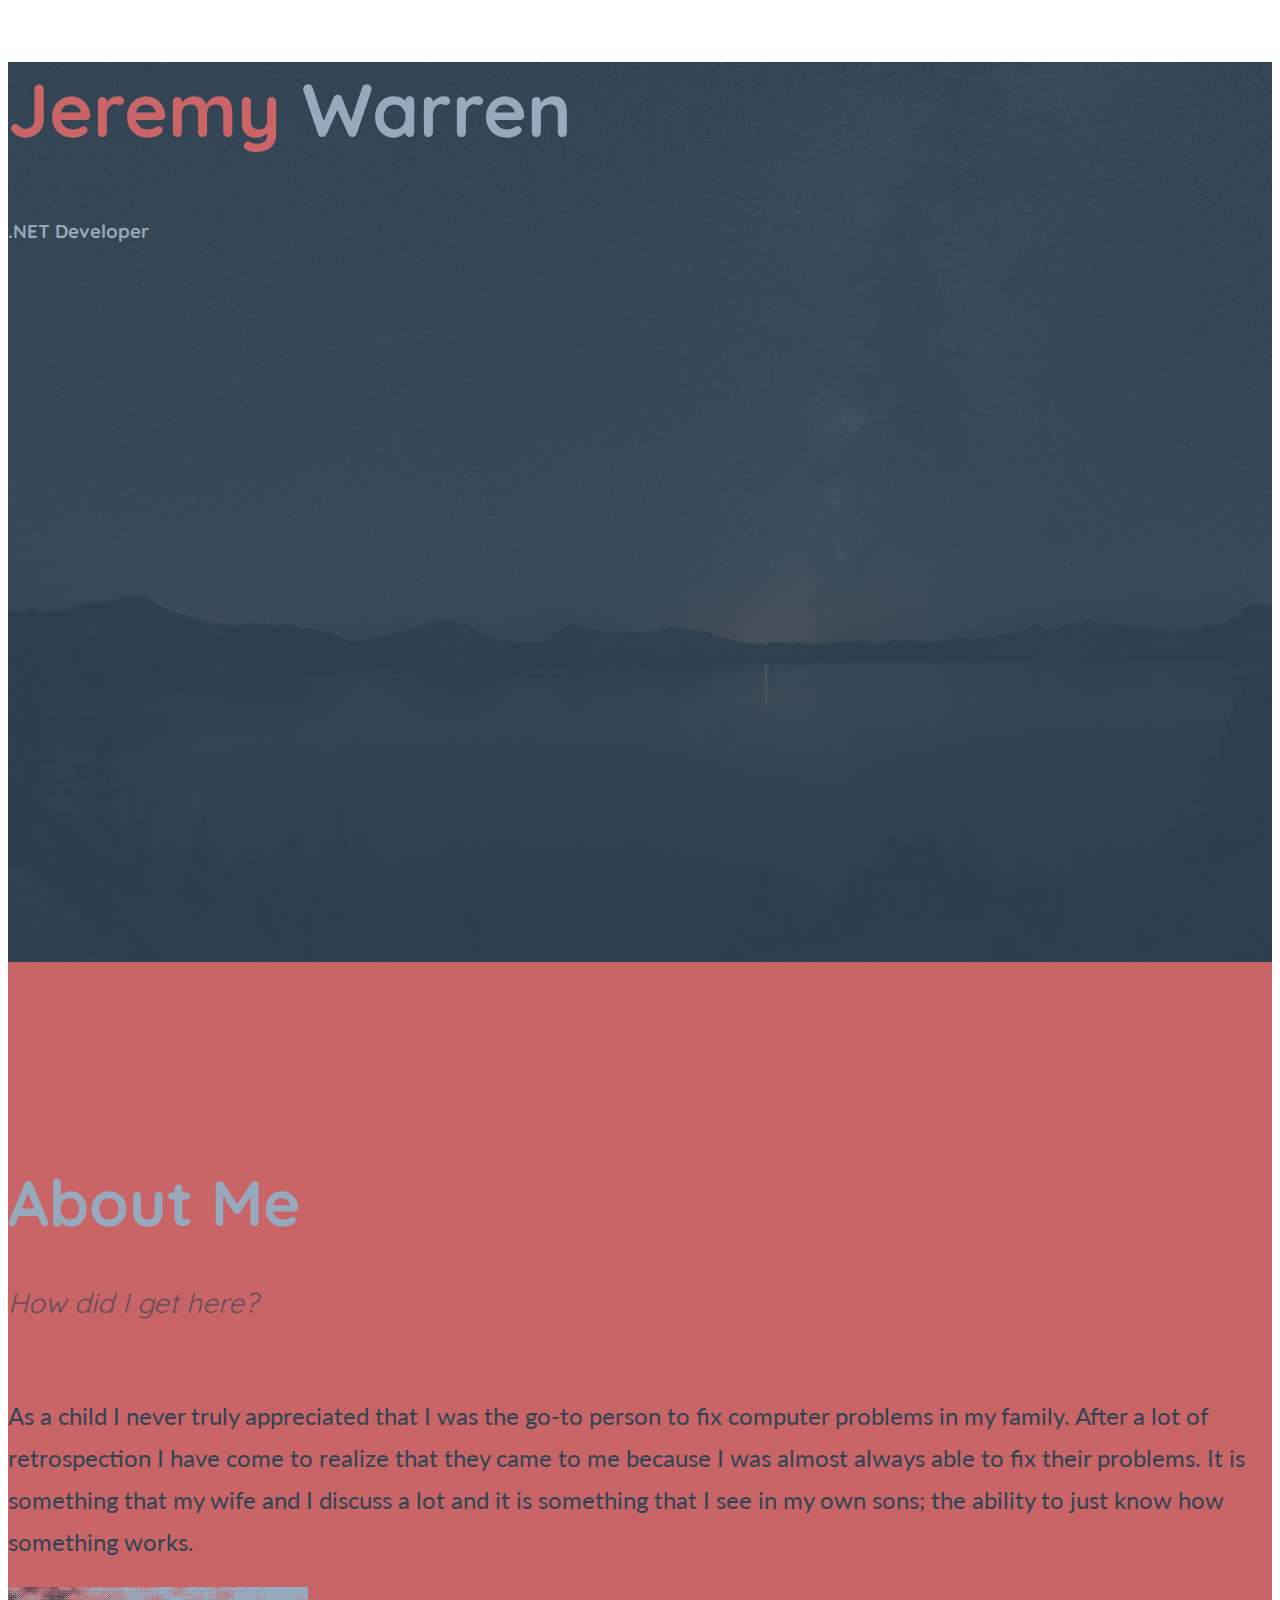
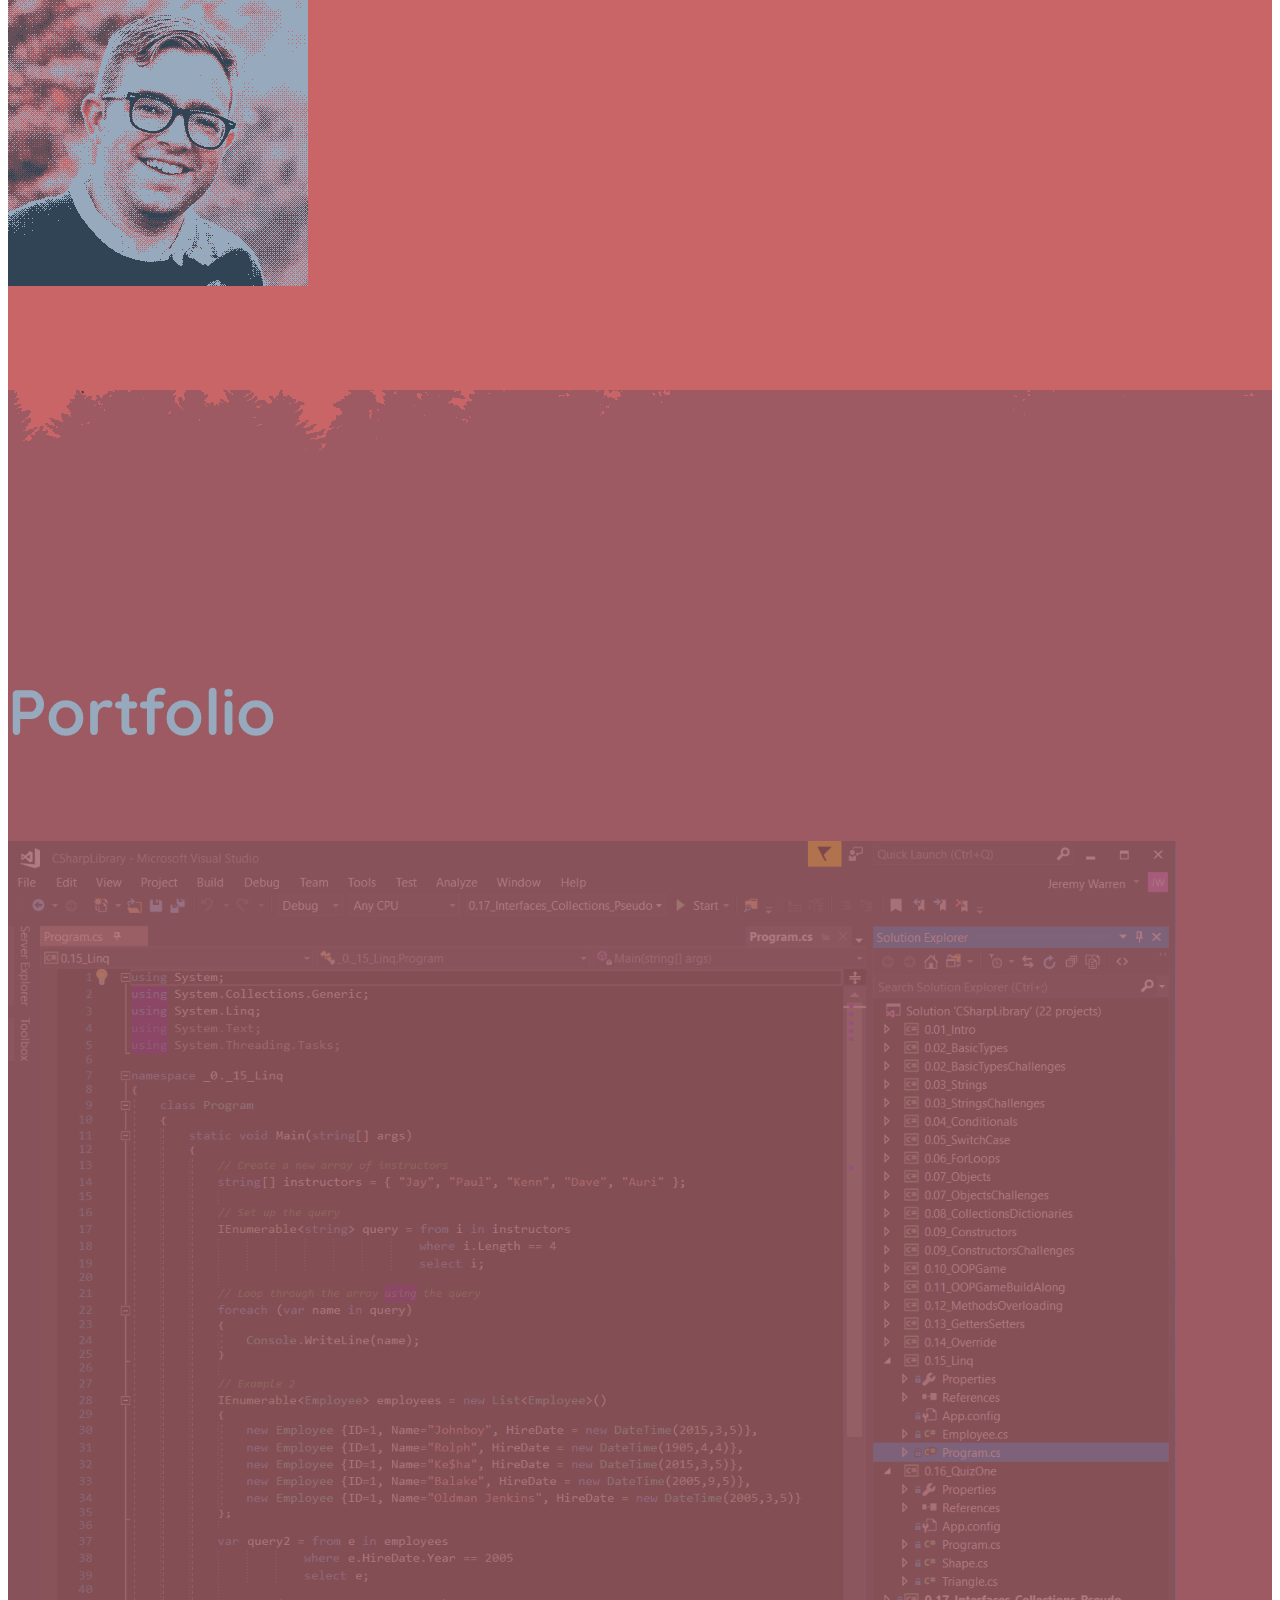
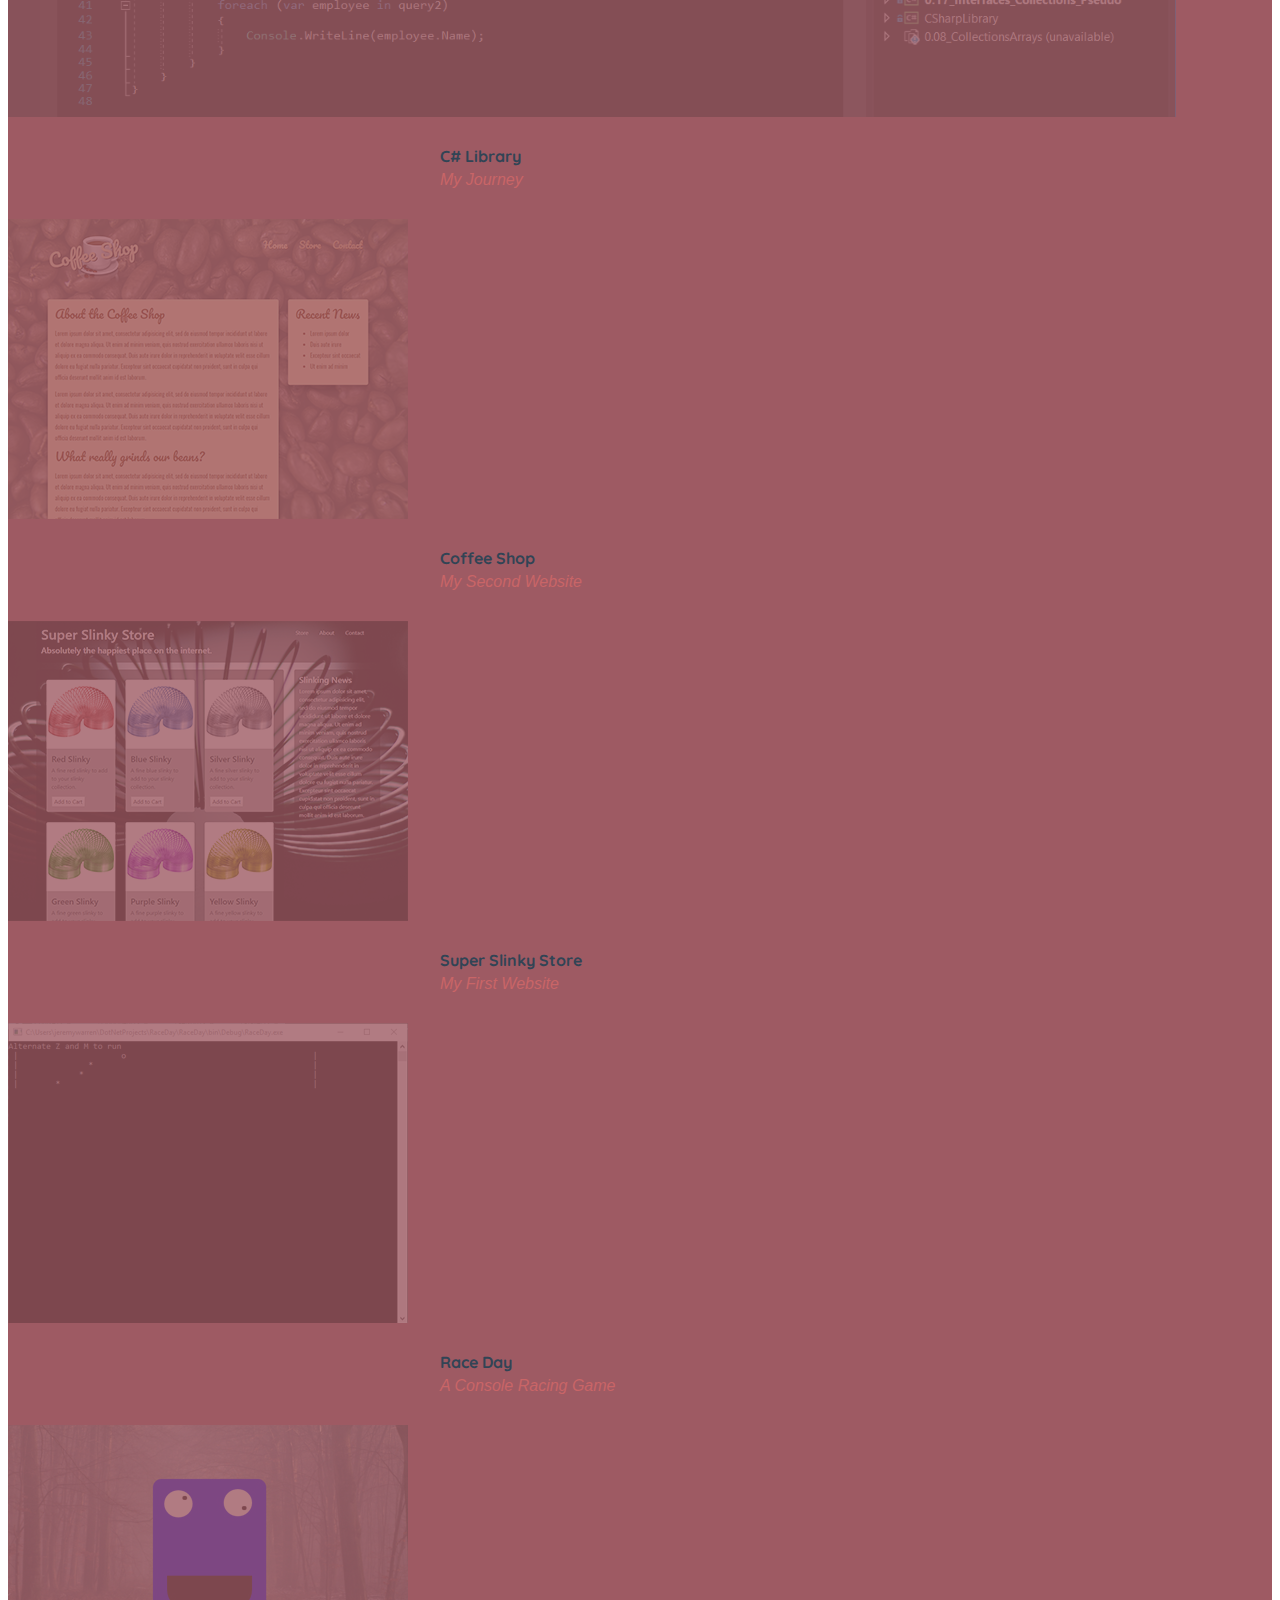
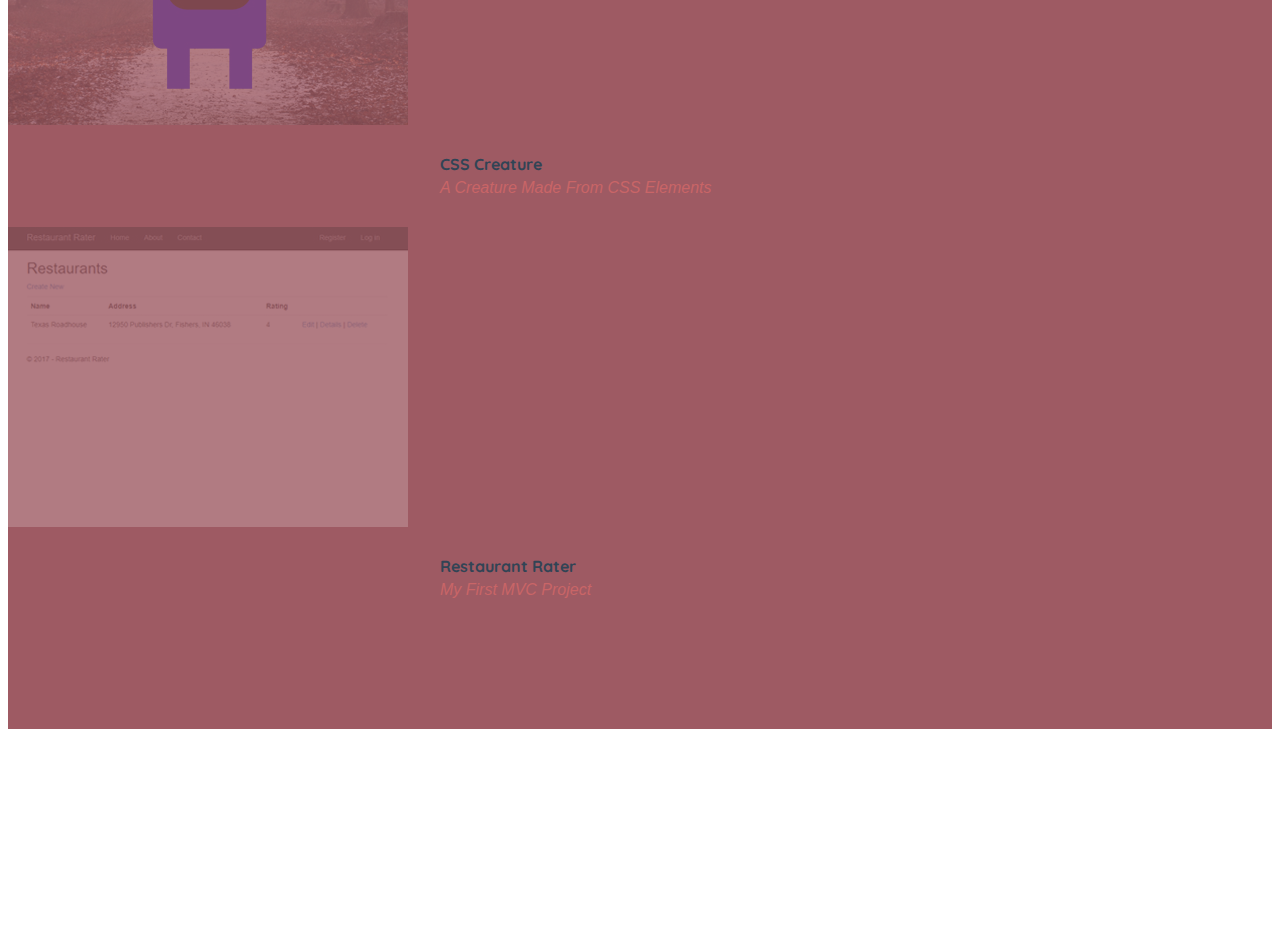
==== index.html @ e614eeb9 "styled the portfolio section a little better, but some things need to be done in the css to make the" ====
<!DOCTYPE html>
<html>
<head>
	<title></title>
	<meta name="viewport" content="width=device-width, initial-scale=1, shrink-to-fit=no">
	<link 
		rel="stylesheet" 
		href="https://maxcdn.bootstrapcdn.com/bootstrap/4.0.0-beta.2/css/bootstrap.min.css" 
		integrity="sha384-PsH8R72JQ3SOdhVi3uxftmaW6Vc51MKb0q5P2rRUpPvrszuE4W1povHYgTpBfshb" 
		crossorigin="anonymous">
	<link rel="stylesheet" type="text/css" href="css/main.css">
	<link rel="stylesheet" href="css/aos.css" />
</head>
<body>

	<header id="masthead">
		<div class="container text-align-middle">
			<div class="row intro-text">
				<div class="col-lg-12">
					<h2 class="section-heading">Jeremy <span class="accent">Warren</span></h2>
				</div>
				
				<div class="col-lg-12">
					<h3 class="section-subheading">.NET Developer</h3>
				</div>
			</div>
		</div>
	</header>

	<section id="about">
		<div class="container">

			<div class="row about-content">
				<div class="col-md-6">
					<h2 class="section-heading">About Me</h2>
					<h3 class="section-subheading">How did I get here?</h3>
					<p>As a child I never truly appreciated that I was the go-to person to fix computer problems in my family. After a lot of retrospection I have come to realize that they came to me because I was almost always able to fix their problems. It is something that my wife and I discuss a lot and it is something that I see in my own sons; the ability to just know how something works.</p>
				</div>

				<div class="col-md-6 text-center">
					<img src="img/about/jeremy-lowres.png" class="img-thumbnail rounded-circle">
				</div>
			</div>

		</div>

		<div class="bottom-image"></div>
	
	</section>

	<section id="portfolio">
		<div class="container">
			
			<div class="row">
				<div class="col-sm-12">
					<h2 class="section-heading">Portfolio</h2>
					<h3 class="section-subheading"></h3>
				</div>
			</div>

			<div class="row">

				<div class="col-md-4 col-sm-6 portfolio-item ">
					<img class="img-fluid" src="img/portfolio/library-thumbnail.png" alt="">
				
					<div class="portfolio-caption">
						<h4>C# Library</h4>
						<p>My Journey</p>
					</div>
				</div>

				<div class="col-md-4 col-sm-6 portfolio-item ">
					<img class="img-fluid" src="img/portfolio/coffee-thumbnail.png" alt="">
				
					<div class="portfolio-caption">
						<h4>Coffee Shop</h4>
						<p>My Second Website</p>
					</div>
				</div>

				<div class="col-md-4 col-sm-6 portfolio-item ">
					<img class="img-fluid" src="img/portfolio/slinky-thumbnail.png" alt="">
				
					<div class="portfolio-caption">
						<h4>Super Slinky Store</h4>
						<p>My First Website</p>
					</div>
				</div>

				<div class="col-md-4 col-sm-6 portfolio-item ">
					<img class="img-fluid" src="img/portfolio/raceday-thumbnail.png" alt="">
				
					<div class="portfolio-caption">
						<h4>Race Day</h4>
						<p>A Console Racing Game</p>
					</div>
				</div>

				<div class="col-md-4 col-sm-6 portfolio-item ">
					<img class="img-fluid" src="img/portfolio/creature-thumbnail.jpg" alt="">
				
					<div class="portfolio-caption">
						<h4>CSS Creature</h4>
						<p>A Creature Made From CSS Elements</p>
					</div>
				</div>

				<div class="col-md-4 col-sm-6 portfolio-item ">
					<img class="img-fluid" src="img/portfolio/restaurantrater-thumbnail.jpg" alt="">
				
					<div class="portfolio-caption">
						<h4>Restaurant Rater</h4>
						<p>My First MVC Project</p>
					</div>
				</div>

			</div>

		</div>
	</section>

	<section class="contact">
		
	</section>

	<footer>
		
	</footer>

	<script
	  	src="https://code.jquery.com/jquery-3.2.1.min.js"
	  	integrity="sha256-hwg4gsxgFZhOsEEamdOYGBf13FyQuiTwlAQgxVSNgt4="
	  	crossorigin="anonymous"></script>
	<script 
	  	src="https://maxcdn.bootstrapcdn.com/bootstrap/4.0.0-beta.2/js/bootstrap.min.js" 
	  	integrity="sha384-alpBpkh1PFOepccYVYDB4do5UnbKysX5WZXm3XxPqe5iKTfUKjNkCk9SaVuEZflJ" 
	  	crossorigin="anonymous"></script>
	<script src="js/aos.js"></script>
	<script>
    	AOS.init();
  	</script>

</body>
</html>
---- css/main.css ----
@import url('https://fonts.googleapis.com/css?family=Lato|Quicksand');

:root {
	--charcoal: #314455; 
	--pewterblue: #97AABD;
	--wenge: #644E58;
	--rosedust: #9E5A63;
	--fuzzywuzzy: #C96567;
}

/*
font-family: 'Quicksand', sans-serif;
font-family: 'Lato', sans-serif;
*/

html, body {
	height: 100%;
}

h1,
h2,
h3,
h4,
h5,
h6 {
	font-weight: 700;
	font-family: 'Quicksand', sans-serif;
}

p {
	font-family: 'Lato', sans-serif;
	color: var(--charcoal);
	line-height: 1.75;
}

section {
  padding: 100px 0; }
  section h2.section-heading {
    font-size: 40px;
    margin-top: 0;
    margin-bottom: 15px;
    font-family: 'Quicksand', sans-serif; }
  section h3.section-subheading {
    font-size: 16px;
    font-weight: 400;
    font-style: italic;
    margin-bottom: 75px;
    text-transform: none; }

.img-thumbnail {
	background-color: var(--wenge);
	border-color: var(--fuzzywuzzy);
}

#masthead {
	height: 100%;
	background: linear-gradient( rgba(49, 68, 85, 0.9), rgba(49, 68, 85, 0.9) ), url(../img/header/night.jpg);
    background-position-x: center;
    background-position-y: center;
    background-size: cover;
    background-repeat-x: no-repeat;
    background-repeat-y: no-repeat;
    background-attachment: scroll;
    background-origin: initial, initial;
    background-clip: initial, initial;
    background-color: initial;
    background-repeat: no-repeat;
    background-attachment: scroll;
    background-position: center center;
    -webkit-background-size: cover;
    -moz-background-size: cover;
    -o-background-size: cover;
    background-size: cover }
	#masthead .container { }
		#masthead .container .section-heading {
			font-size: 75px;
			color: var(--fuzzywuzzy); }
			#masthead .container .section-heading .accent {
				color: var(--pewterblue); }
		#masthead .container .section-subheading {
			color: var(--pewterblue); }

#about {
	padding-bottom: 0;
	background-color: var(--fuzzywuzzy); }
	#about .bottom-image {
		height: 181px;
		background: url("../img/about/forest-rosedust.png") left bottom repeat-x; }
	#about .container .about-content { 
		margin-left: auto;
		margin-right: auto; }
	#about .container { }
	#about .container .about-content {
		padding-top: 100px;
		padding-bottom: 100px;
	}
	#about .container .section-heading {
		font-size: 4em;
		color: var(--pewterblue);
		padding-bottom: 15px;
		margin-bottom: 0; }
	#about .container .section-subheading {
		color: var(--wenge);
		font-style: italic;
		font-size: 28px;
	}
	#about .container p {
		font-size: 1.5em;
	}



#portfolio {
	background-color: var(--rosedust);
}
#portfolio .portfolio-item {
  background-color: var(--rosedust);
  transition: all 0.1s;
  right: 0;
  margin: 0;
  padding: 0;
  border: none; }
#portfolio .portfolio-item:hover {
  /*box-shadow: 0 14px 28px rgba(0,0,0,0.25), 0 10px 10px rgba(0,0,0,0.22);*/
  -ms-transform: scale(1.1,1.1); /* IE 9 */
    -webkit-transform: scale(1.1,1.1); /* Safari */
    transform: scale(1.1,1.1);
	-webkit-box-shadow: 10px 10px 91px 0px rgba(0, 0, 0,1);
	-moz-box-shadow: 10px 10px 91px 0px rgba(0, 0, 0,1);
	box-shadow: 10px 10px 91px 0px rgba(0, 0, 0,1);
		z-index:9999;
}
  #portfolio .portfolio-item .portfolio-link {
    position: relative;
    display: block;
    max-width: 400px;
    margin: 0 auto;
    cursor: pointer; }
  #portfolio .portfolio-item .portfolio-caption {
    max-width: 400px;
    margin: 0 auto;
    padding: 25px; }
    #portfolio .portfolio-item .portfolio-caption h4 {
    	color: var(--charcoal);
      margin: 0;
      text-transform: none; }
    #portfolio .portfolio-item .portfolio-caption p {
    	color: var(--fuzzywuzzy);
      font-size: 16px;
      font-style: italic;
      margin: 0;
      font-family: 'Open Sans', sans-serif; }

#portfolio .section-heading {
	font-size: 4em;
		color: var(--pewterblue);
		padding-bottom: 15px;
		margin-bottom: 0; }


#portfolio .section-subheading {
	color: var(--wenge);
	font-style: italic;
	font-size: 28px;
}

#portfolio .portfolio-item img {
    opacity: 0.20;
    -moz-opacity: 20%;
    -webkit-opacity: 20%;
    z-index: 2;
}

#portfolio .portfolio-item:hover img {
	opacity: 1;
}



/***********ANIMATIONS************/
.shake {
	-webkit-animation-name: shake;
	animation-name: shake;
	-webkit-animation-duration: 10s;
	animation-duration: 10s;
	animation-iteration-count: infinite;
	-webkit-animation-fill-mode: both;
	animation-fill-mode: both; }

@-webkit-keyframes shake {
	0%, 100% {
		-webkit-transform: translate3d(0, 0, 0);
		transform: translate3d(0, 0, 0); }
	10%, 30%, 50%, 70%, 90% {
		-webkit-transform: translate3d(-10px, 0, 0);
		transform: translate3d(-10px, 0, 0); }
	20%, 40%, 60%, 80% {
		-webkit-transform: translate3d(10px, 0, 0);
		transform: translate3d(10px, 0, 0); } }

@keyframes shake {
	0%, 100% {
		-webkit-transform: translate3d(0, 0, 0);
		transform: translate3d(0, 0, 0); }
	10%, 30%, 50%, 70%, 90% {
		-webkit-transform: translate3d(-5px, 0, 0);
		transform: translate3d(-5px, 0, 0); }
	20%, 40%, 60%, 80% {
		-webkit-transform: translate3d(5px, 0, 0);
		transform: translate3d(5px, 0, 0); } }
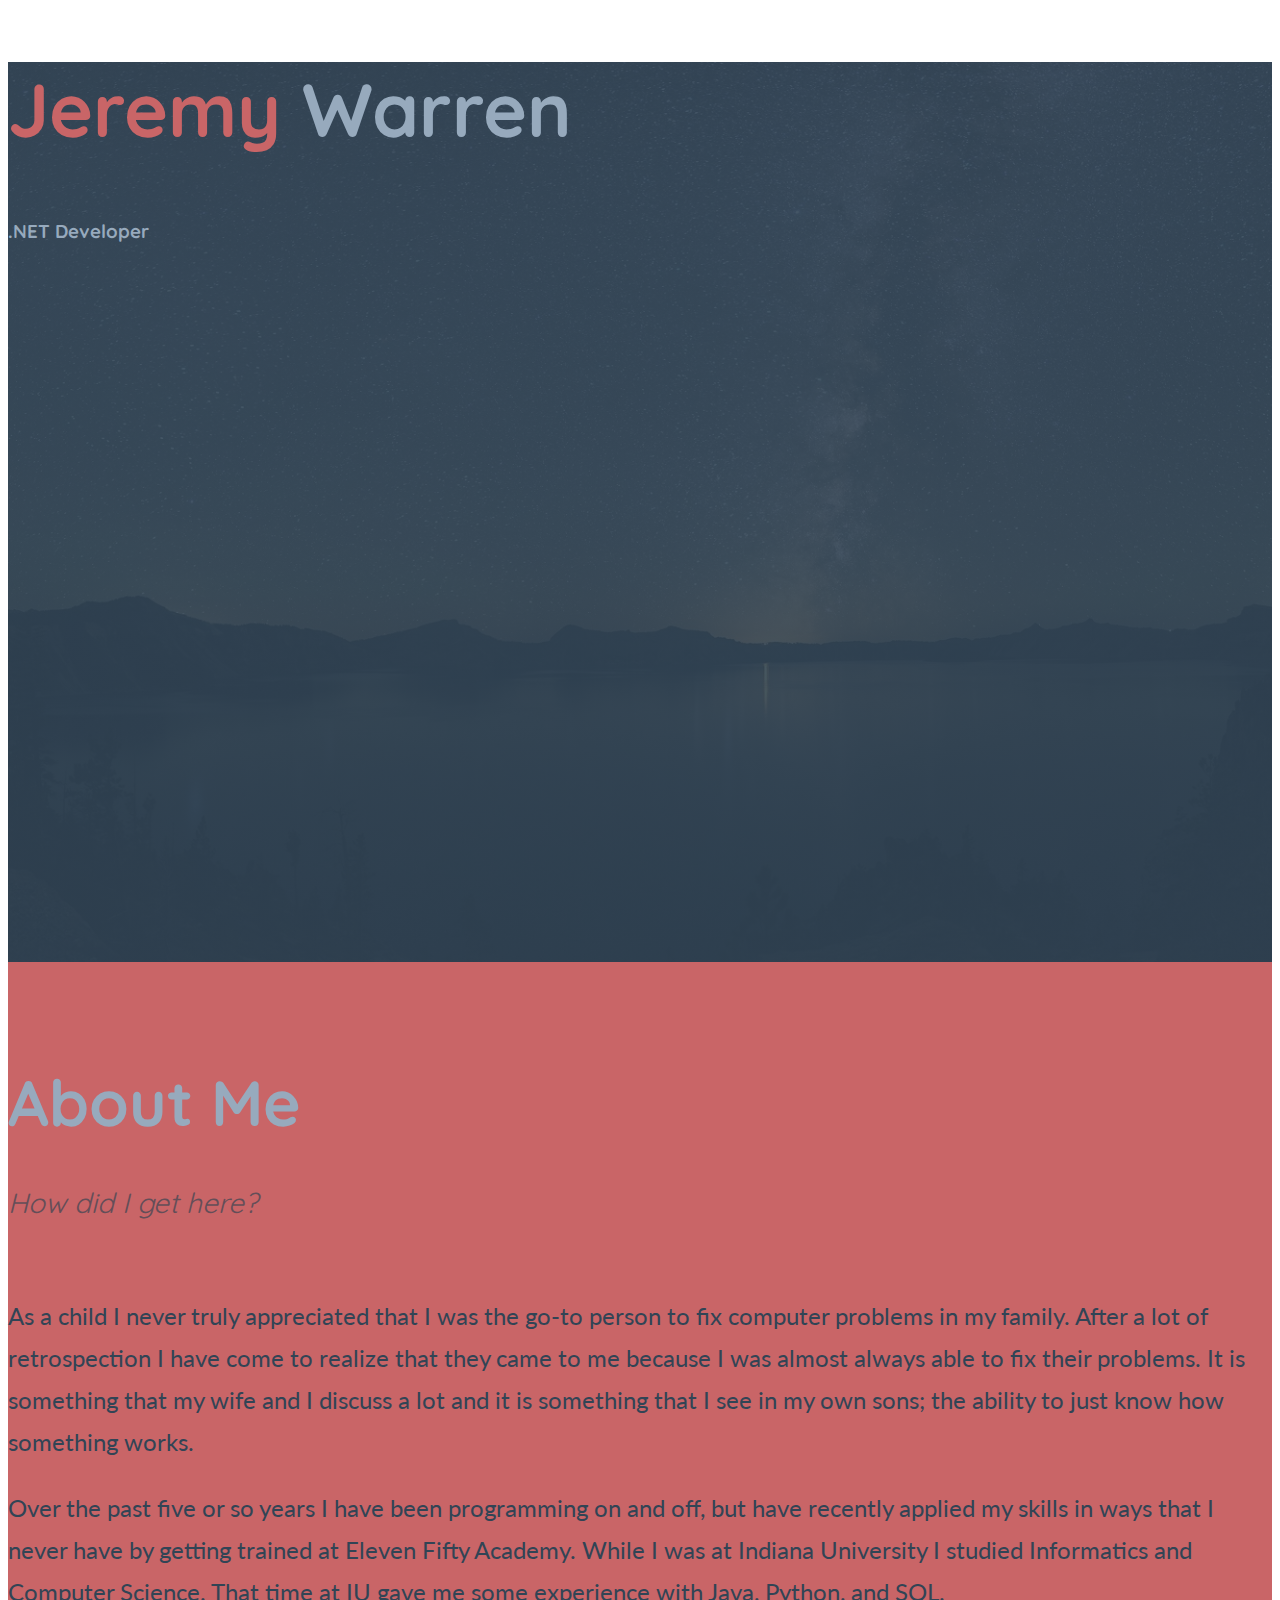
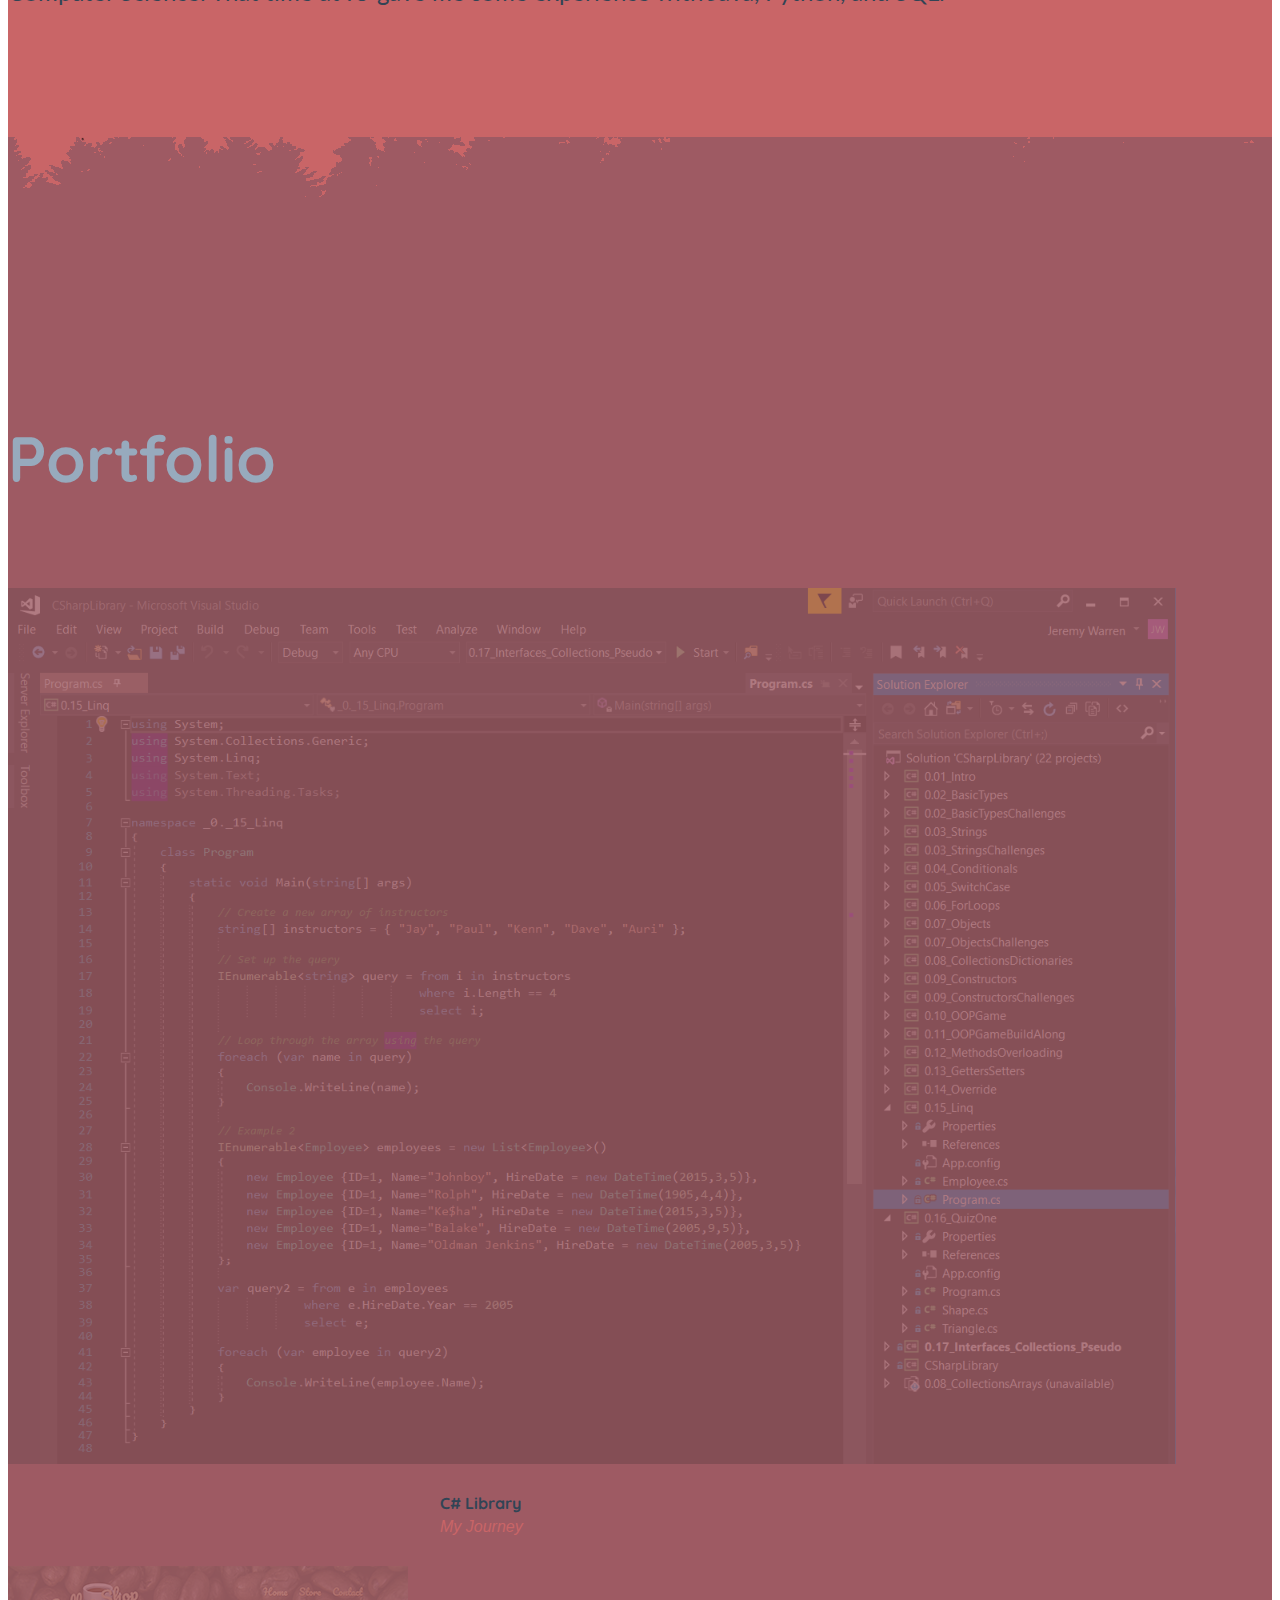
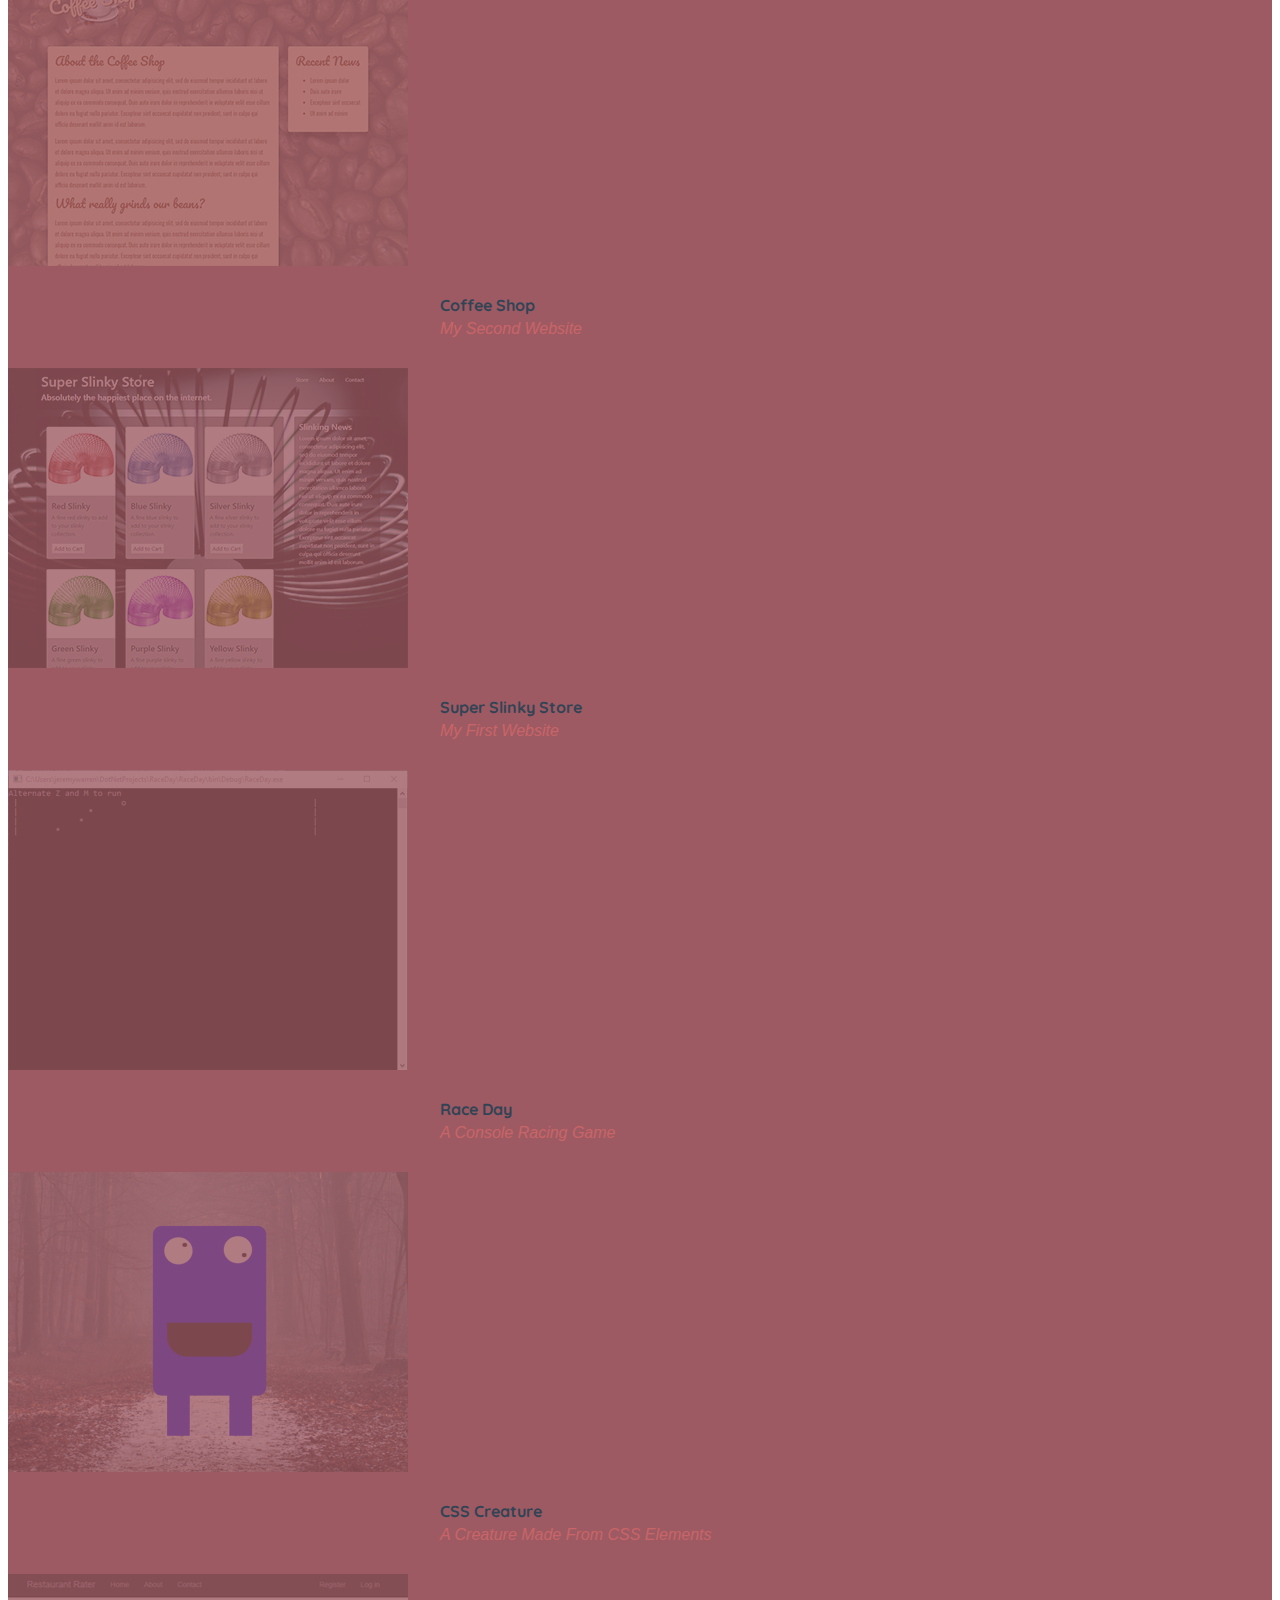
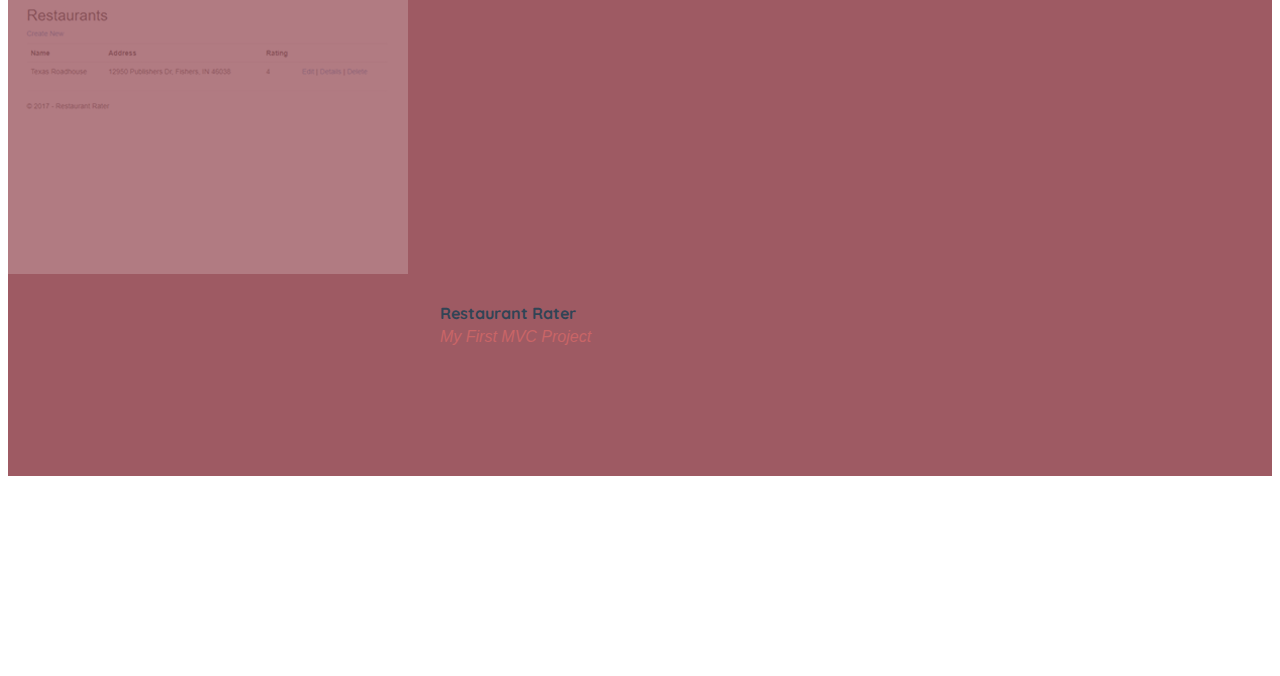
==== commit c4463626: "changed around the about section and removed the photo" ====
--- a/index.html
+++ b/index.html
@@ -30,15 +30,20 @@
 	<section id="about">
 		<div class="container">
 
+			<div class="row">
+				<div class="col-sm-12">
+					<h2 class="section-heading">About Me</h2>
+					<h3 class="section-subheading">How did I get here?</h3>
+				</div>
+			</div>
+
 			<div class="row about-content">
 				<div class="col-md-6">
-					<h2 class="section-heading">About Me</h2>
-					<h3 class="section-subheading">How did I get here?</h3>
 					<p>As a child I never truly appreciated that I was the go-to person to fix computer problems in my family. After a lot of retrospection I have come to realize that they came to me because I was almost always able to fix their problems. It is something that my wife and I discuss a lot and it is something that I see in my own sons; the ability to just know how something works.</p>
 				</div>
 
-				<div class="col-md-6 text-center">
-					<img src="img/about/jeremy-lowres.png" class="img-thumbnail rounded-circle">
+				<div class="col-md-6">
+					<p>Over the past five or so years I have been programming on and off, but have recently applied my skills in ways that I never have by getting trained at Eleven Fifty Academy. While I was at Indiana University I studied Informatics and Computer Science. That time at IU gave me some experience with Java, Python, and SQL.</p>
 				</div>
 			</div>
 
@@ -57,7 +62,6 @@
 					<h3 class="section-subheading"></h3>
 				</div>
 			</div>
-
 			<div class="row">
 
 				<div class="col-md-4 col-sm-6 portfolio-item ">
--- a/css/main.css
+++ b/css/main.css
@@ -91,7 +91,6 @@
 		margin-right: auto; }
 	#about .container { }
 	#about .container .about-content {
-		padding-top: 100px;
 		padding-bottom: 100px;
 	}
 	#about .container .section-heading {
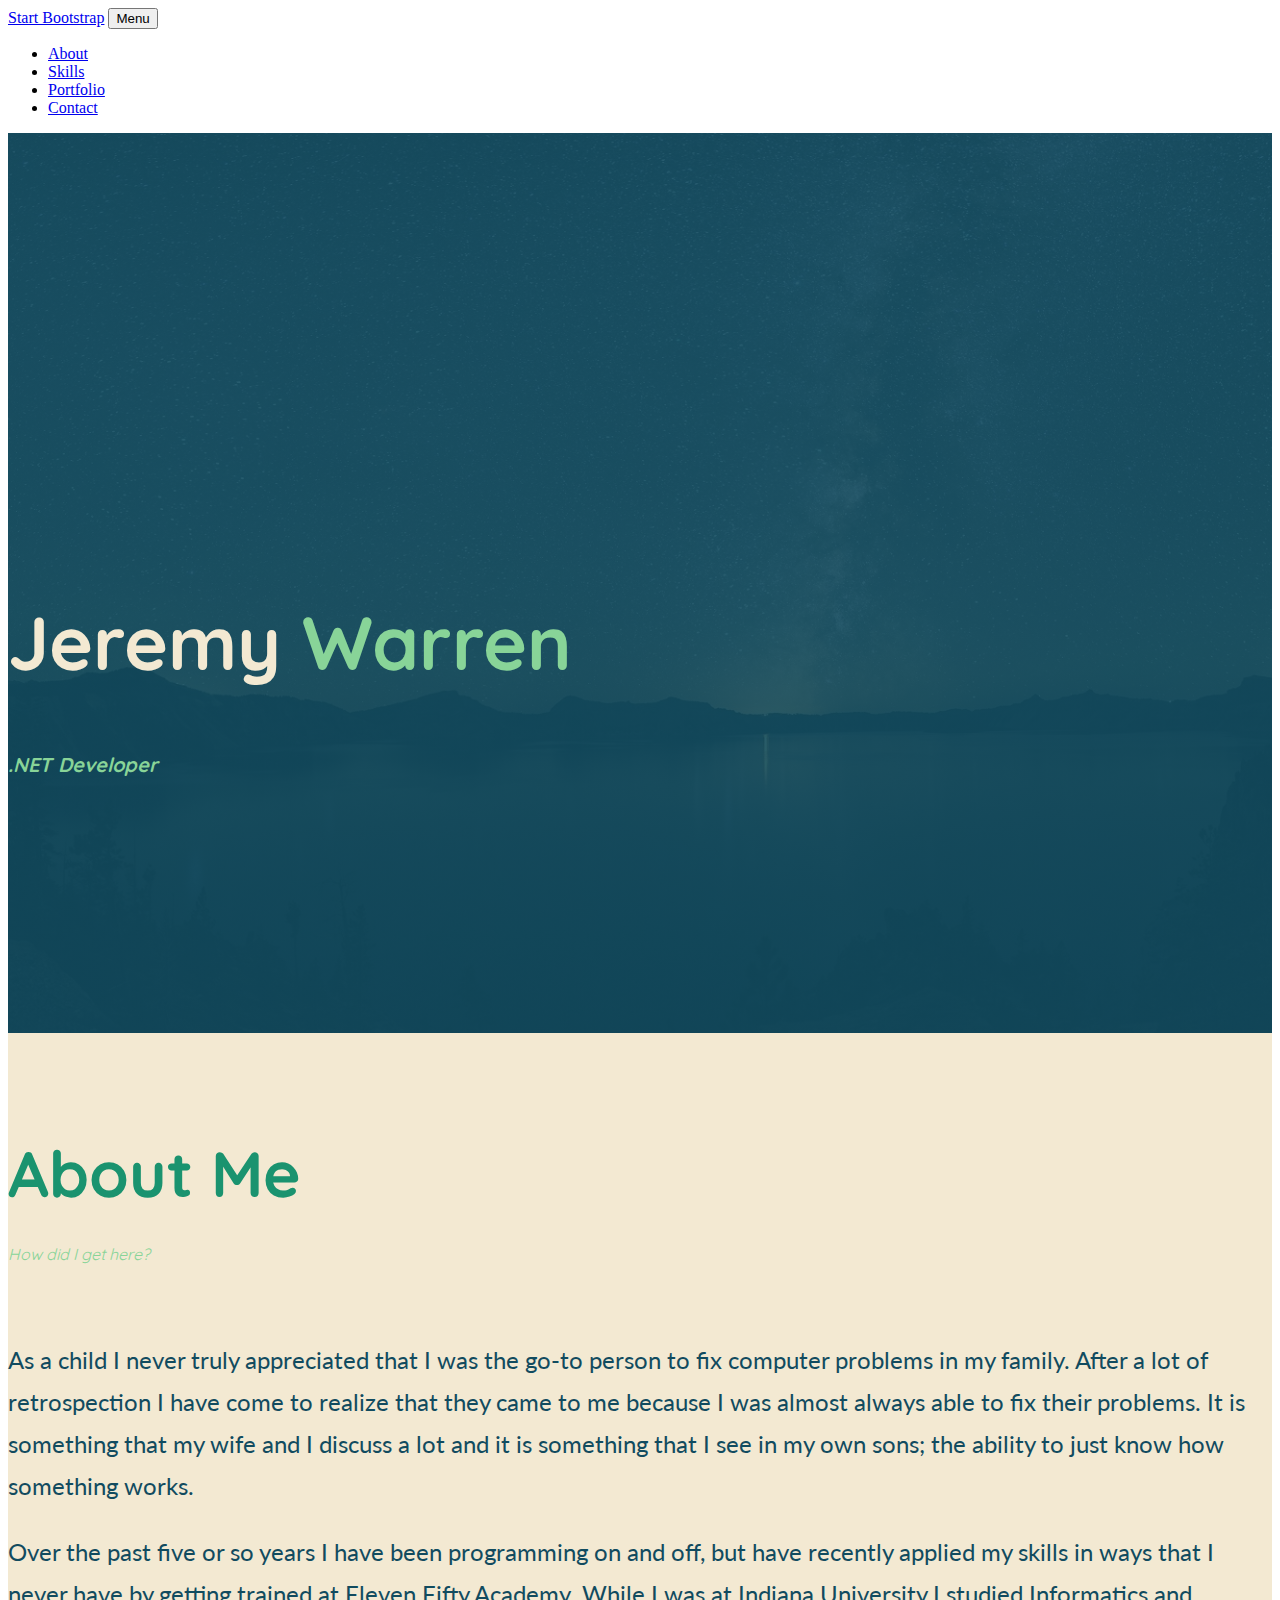
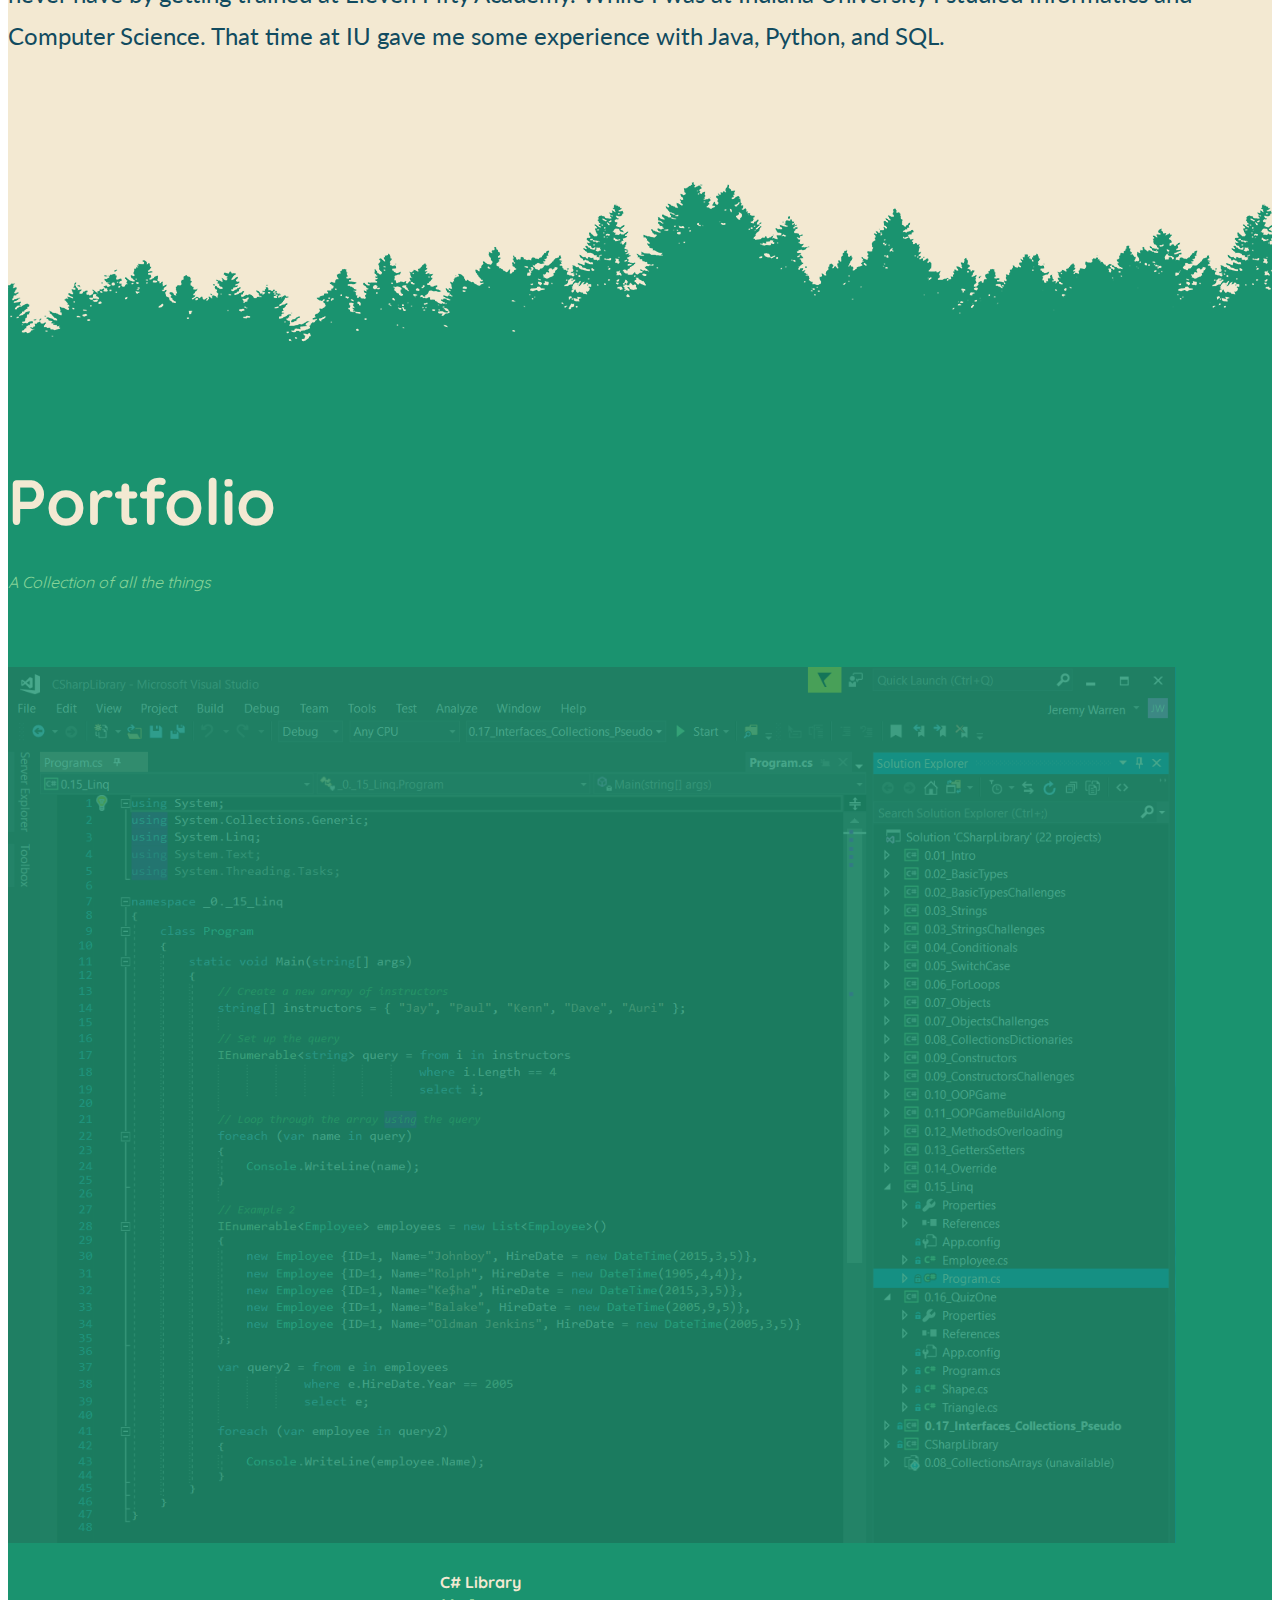
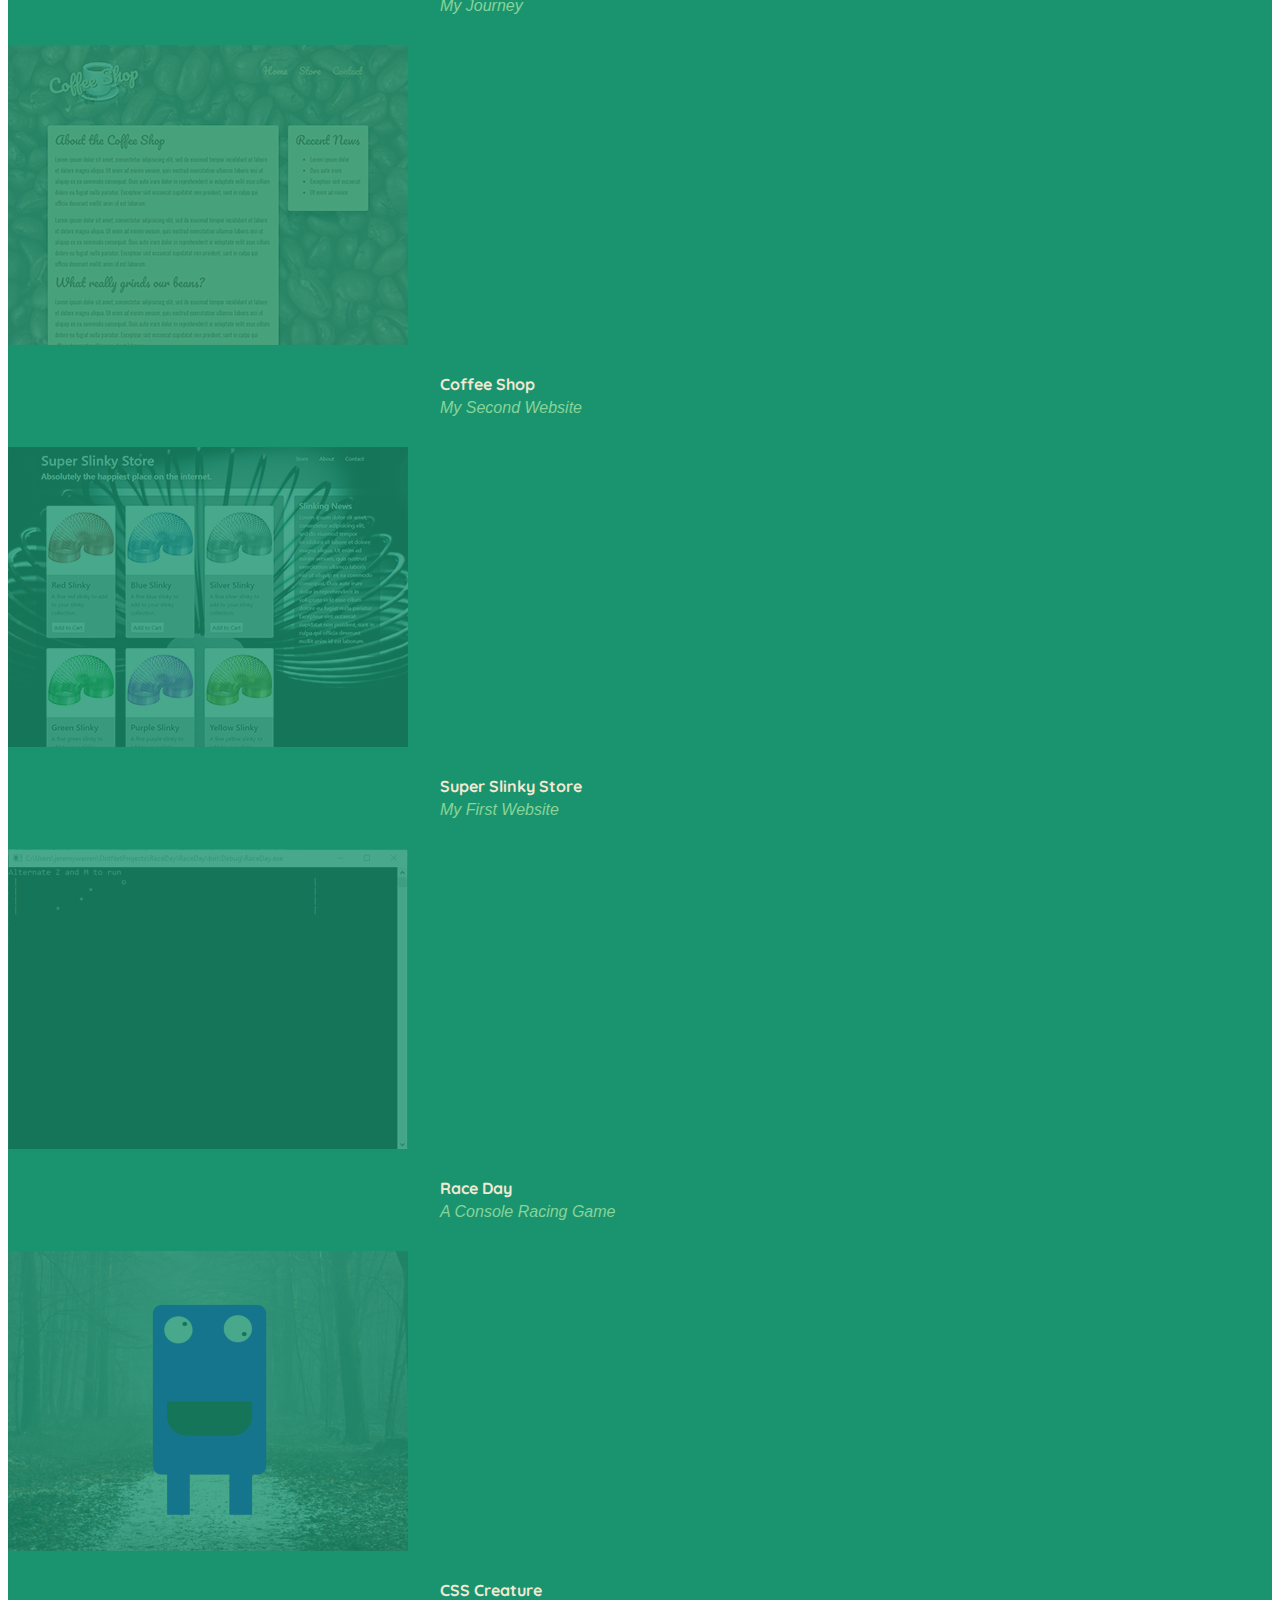
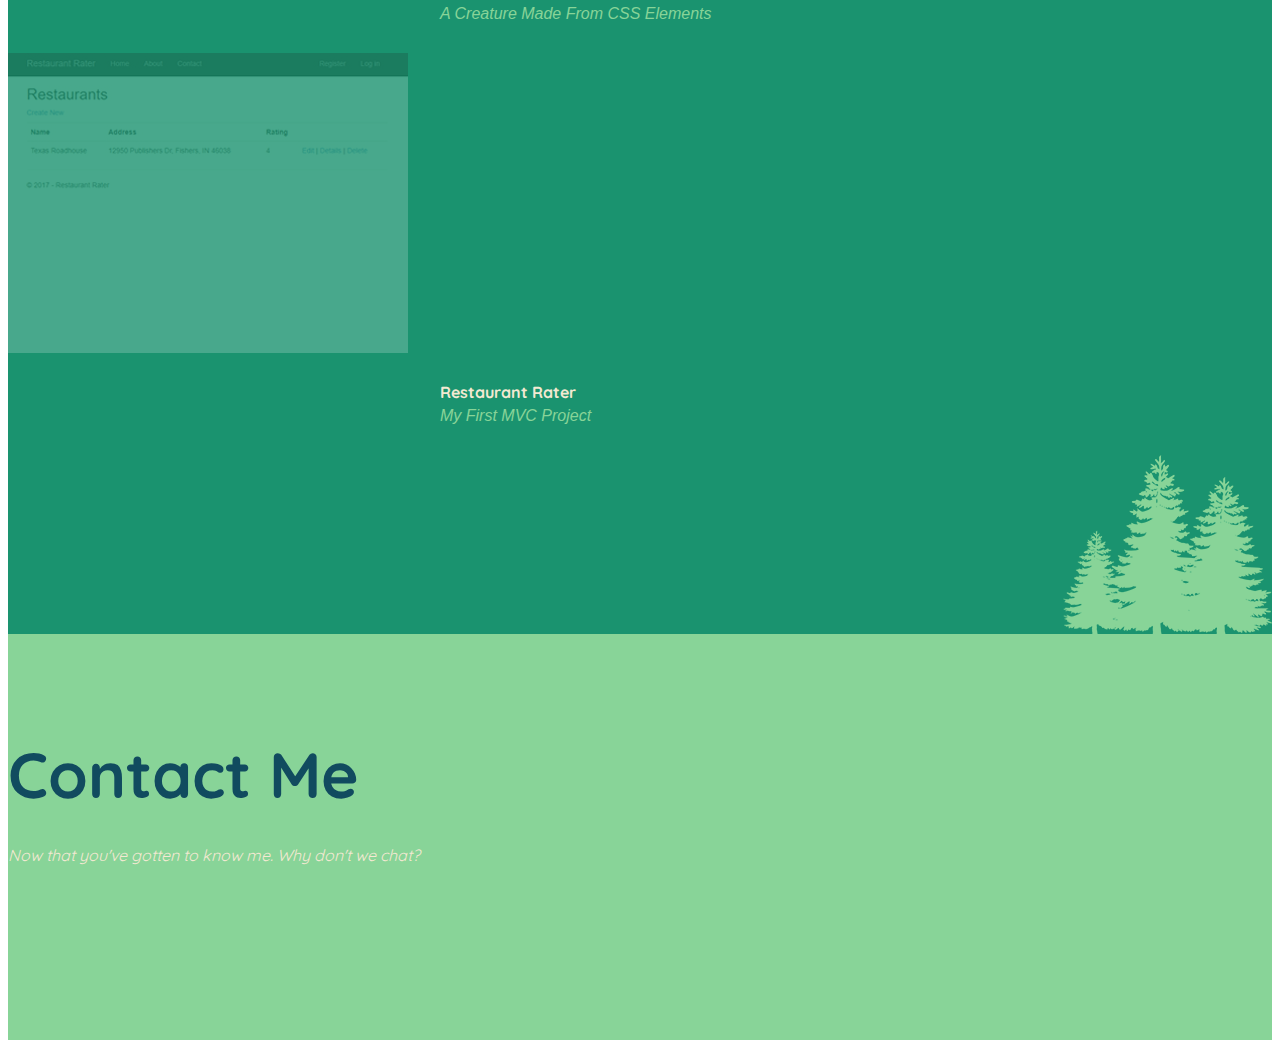
==== commit f9eb17e8: "I changed a lot" ====
--- a/index.html
+++ b/index.html
@@ -4,20 +4,46 @@
 	<title></title>
 	<meta name="viewport" content="width=device-width, initial-scale=1, shrink-to-fit=no">
 	<link 
-		rel="stylesheet" 
-		href="https://maxcdn.bootstrapcdn.com/bootstrap/4.0.0-beta.2/css/bootstrap.min.css" 
-		integrity="sha384-PsH8R72JQ3SOdhVi3uxftmaW6Vc51MKb0q5P2rRUpPvrszuE4W1povHYgTpBfshb" 
-		crossorigin="anonymous">
+	rel="stylesheet" 
+	href="https://maxcdn.bootstrapcdn.com/bootstrap/4.0.0-beta.2/css/bootstrap.min.css" 
+	integrity="sha384-PsH8R72JQ3SOdhVi3uxftmaW6Vc51MKb0q5P2rRUpPvrszuE4W1povHYgTpBfshb" 
+	crossorigin="anonymous">
 	<link rel="stylesheet" type="text/css" href="css/main.css">
 	<link rel="stylesheet" href="css/aos.css" />
 </head>
 <body>
 
+	<nav class="navbar navbar-expand-lg fixed-top" id="main-nav">
+		<div class="container">
+			<a class="navbar-brand js-scroll-trigger" href="#page-top">Start Bootstrap</a>
+			<button class="navbar-toggler navbar-toggler-right" type="button" data-toggle="collapse" data-target="#navbarResponsive" aria-controls="navbarResponsive" aria-expanded="false" aria-label="Toggle navigation">
+				Menu
+				<i class="fa fa-bars"></i>
+			</button>
+			<div class="collapse navbar-collapse" id="navbarResponsive">
+				<ul class="navbar-nav text-uppercase ml-auto">
+					<li class="nav-item">
+						<a class="nav-link js-scroll-trigger" href="#services">About</a>
+					</li>
+					<li class="nav-item">
+						<a class="nav-link js-scroll-trigger" href="#portfolio">Skills</a>
+					</li>
+					<li class="nav-item">
+						<a class="nav-link js-scroll-trigger" href="#about">Portfolio</a>
+					</li>
+					<li class="nav-item">
+						<a class="nav-link js-scroll-trigger" href="#team">Contact</a>
+					</li>
+				</ul>
+			</div>
+		</div>
+	</nav>
+
 	<header id="masthead">
 		<div class="container text-align-middle">
 			<div class="row intro-text">
 				<div class="col-lg-12">
-					<h2 class="section-heading">Jeremy <span class="accent">Warren</span></h2>
+					<h2 class="section-heading text-uppercase">Jeremy <span class="accent">Warren</span></h2>
 				</div>
 				
 				<div class="col-lg-12">
@@ -32,7 +58,7 @@
 
 			<div class="row">
 				<div class="col-sm-12">
-					<h2 class="section-heading">About Me</h2>
+					<h2 class="section-heading text-uppercase">About Me</h2>
 					<h3 class="section-subheading">How did I get here?</h3>
 				</div>
 			</div>
@@ -50,7 +76,7 @@
 		</div>
 
 		<div class="bottom-image"></div>
-	
+
 	</section>
 
 	<section id="portfolio">
@@ -58,15 +84,15 @@
 			
 			<div class="row">
 				<div class="col-sm-12">
-					<h2 class="section-heading">Portfolio</h2>
-					<h3 class="section-subheading"></h3>
+					<h2 class="section-heading text-uppercase">Portfolio</h2>
+					<h3 class="section-subheading">A Collection of all the things</h3>
 				</div>
 			</div>
 			<div class="row">
 
 				<div class="col-md-4 col-sm-6 portfolio-item ">
 					<img class="img-fluid" src="img/portfolio/library-thumbnail.png" alt="">
-				
+
 					<div class="portfolio-caption">
 						<h4>C# Library</h4>
 						<p>My Journey</p>
@@ -75,7 +101,7 @@
 
 				<div class="col-md-4 col-sm-6 portfolio-item ">
 					<img class="img-fluid" src="img/portfolio/coffee-thumbnail.png" alt="">
-				
+
 					<div class="portfolio-caption">
 						<h4>Coffee Shop</h4>
 						<p>My Second Website</p>
@@ -84,7 +110,7 @@
 
 				<div class="col-md-4 col-sm-6 portfolio-item ">
 					<img class="img-fluid" src="img/portfolio/slinky-thumbnail.png" alt="">
-				
+
 					<div class="portfolio-caption">
 						<h4>Super Slinky Store</h4>
 						<p>My First Website</p>
@@ -93,7 +119,7 @@
 
 				<div class="col-md-4 col-sm-6 portfolio-item ">
 					<img class="img-fluid" src="img/portfolio/raceday-thumbnail.png" alt="">
-				
+
 					<div class="portfolio-caption">
 						<h4>Race Day</h4>
 						<p>A Console Racing Game</p>
@@ -102,7 +128,7 @@
 
 				<div class="col-md-4 col-sm-6 portfolio-item ">
 					<img class="img-fluid" src="img/portfolio/creature-thumbnail.jpg" alt="">
-				
+
 					<div class="portfolio-caption">
 						<h4>CSS Creature</h4>
 						<p>A Creature Made From CSS Elements</p>
@@ -111,7 +137,7 @@
 
 				<div class="col-md-4 col-sm-6 portfolio-item ">
 					<img class="img-fluid" src="img/portfolio/restaurantrater-thumbnail.jpg" alt="">
-				
+
 					<div class="portfolio-caption">
 						<h4>Restaurant Rater</h4>
 						<p>My First MVC Project</p>
@@ -119,12 +145,20 @@
 				</div>
 
 			</div>
-
+			<div class="bottom-image"></div>	
 		</div>
+		
 	</section>
 
-	<section class="contact">
-		
+	<section id="contact">
+		<div class="container">
+			<div class="row">
+				<div class="col-lg-12">
+					<h2 class="section-heading text-uppercase">Contact Me</h2>
+					<h3 class="section-subheading">Now that you've gotten to know me. Why don't we chat?</h3>
+				</div>
+			</div>
+		</div>
 	</section>
 
 	<footer>
@@ -132,17 +166,17 @@
 	</footer>
 
 	<script
-	  	src="https://code.jquery.com/jquery-3.2.1.min.js"
-	  	integrity="sha256-hwg4gsxgFZhOsEEamdOYGBf13FyQuiTwlAQgxVSNgt4="
-	  	crossorigin="anonymous"></script>
+	src="https://code.jquery.com/jquery-3.2.1.min.js"
+	integrity="sha256-hwg4gsxgFZhOsEEamdOYGBf13FyQuiTwlAQgxVSNgt4="
+	crossorigin="anonymous"></script>
 	<script 
-	  	src="https://maxcdn.bootstrapcdn.com/bootstrap/4.0.0-beta.2/js/bootstrap.min.js" 
-	  	integrity="sha384-alpBpkh1PFOepccYVYDB4do5UnbKysX5WZXm3XxPqe5iKTfUKjNkCk9SaVuEZflJ" 
-	  	crossorigin="anonymous"></script>
+	src="https://maxcdn.bootstrapcdn.com/bootstrap/4.0.0-beta.2/js/bootstrap.min.js" 
+	integrity="sha384-alpBpkh1PFOepccYVYDB4do5UnbKysX5WZXm3XxPqe5iKTfUKjNkCk9SaVuEZflJ" 
+	crossorigin="anonymous"></script>
 	<script src="js/aos.js"></script>
 	<script>
-    	AOS.init();
-  	</script>
+		AOS.init();
+	</script>
 
 </body>
 </html>--- a/css/main.css
+++ b/css/main.css
@@ -1,11 +1,19 @@
 @import url('https://fonts.googleapis.com/css?family=Lato|Quicksand');
 
-:root {
+/*:root {
 	--charcoal: #314455; 
 	--pewterblue: #97AABD;
 	--wenge: #644E58;
 	--rosedust: #9E5A63;
 	--fuzzywuzzy: #C96567;
+}*/
+
+:root {
+	--midnight: #114B5F;
+	--emerald: #1A936F;
+	--eton: #88D498;
+	--pastelgray: #C6DABF;
+	--eggshell: #F3E9D2;
 }
 
 /*
@@ -29,8 +37,12 @@
 
 p {
 	font-family: 'Lato', sans-serif;
-	color: var(--charcoal);
 	line-height: 1.75;
+}
+
+.section-subheading {
+	font-size: 20px;
+	font-style: italic;
 }
 
 section {
@@ -47,14 +59,13 @@
     margin-bottom: 75px;
     text-transform: none; }
 
-.img-thumbnail {
-	background-color: var(--wenge);
-	border-color: var(--fuzzywuzzy);
+#main-nav {
+
 }
 
 #masthead {
 	height: 100%;
-	background: linear-gradient( rgba(49, 68, 85, 0.9), rgba(49, 68, 85, 0.9) ), url(../img/header/night.jpg);
+	background: linear-gradient( rgba(17, 75, 95, 0.9), rgba(17, 75, 95, 0.9) ), url(../img/header/night.jpg);
     background-position-x: center;
     background-position-y: center;
     background-size: cover;
@@ -72,20 +83,24 @@
     -o-background-size: cover;
     background-size: cover }
 	#masthead .container { }
+		#masthead .intro-text {
+			padding-top: 400px;
+		}
 		#masthead .container .section-heading {
 			font-size: 75px;
-			color: var(--fuzzywuzzy); }
+			color: var(--eggshell); }
 			#masthead .container .section-heading .accent {
-				color: var(--pewterblue); }
+				color: var(--eton); }
 		#masthead .container .section-subheading {
-			color: var(--pewterblue); }
+			color: var(--eton); }
 
 #about {
 	padding-bottom: 0;
-	background-color: var(--fuzzywuzzy); }
+	background-color: var(--eggshell); }
 	#about .bottom-image {
+		margin-bottom: -1px;
 		height: 181px;
-		background: url("../img/about/forest-rosedust.png") left bottom repeat-x; }
+		background: url("../img/about/treeline-emerald-lowres.png") left bottom repeat-x; }
 	#about .container .about-content { 
 		margin-left: auto;
 		margin-right: auto; }
@@ -95,25 +110,25 @@
 	}
 	#about .container .section-heading {
 		font-size: 4em;
-		color: var(--pewterblue);
+		color: var(--emerald);
 		padding-bottom: 15px;
 		margin-bottom: 0; }
 	#about .container .section-subheading {
-		color: var(--wenge);
-		font-style: italic;
-		font-size: 28px;
+		color: var(--eton);
 	}
 	#about .container p {
 		font-size: 1.5em;
+		color: var(--midnight);
 	}
 
 
 
 #portfolio {
-	background-color: var(--rosedust);
+	background-color: var(--emerald);
+	padding-bottom: 0;
 }
 #portfolio .portfolio-item {
-  background-color: var(--rosedust);
+  background-color: var(--emerald);
   transition: all 0.1s;
   right: 0;
   margin: 0;
@@ -140,11 +155,11 @@
     margin: 0 auto;
     padding: 25px; }
     #portfolio .portfolio-item .portfolio-caption h4 {
-    	color: var(--charcoal);
+    	color: var(--eggshell);
       margin: 0;
       text-transform: none; }
     #portfolio .portfolio-item .portfolio-caption p {
-    	color: var(--fuzzywuzzy);
+    	color: var(--eton);
       font-size: 16px;
       font-style: italic;
       margin: 0;
@@ -152,15 +167,13 @@
 
 #portfolio .section-heading {
 	font-size: 4em;
-		color: var(--pewterblue);
+		color: var(--eggshell);
 		padding-bottom: 15px;
 		margin-bottom: 0; }
 
 
 #portfolio .section-subheading {
-	color: var(--wenge);
-	font-style: italic;
-	font-size: 28px;
+	color: var(--eton);
 }
 
 #portfolio .portfolio-item img {
@@ -174,7 +187,35 @@
 	opacity: 1;
 }
 
-
+#portfolio .portfolio-item:hover .portfolio-caption {
+	background-color: var(--eggshell);
+}
+
+#portfolio .portfolio-item:hover .portfolio-caption h4 {
+	color: var(--midnight);
+}
+
+
+#portfolio .bottom-image {
+		margin-bottom: -1px;
+		height: 180px;
+		background: url("../img/portfolio/threetrees-eton.png") right bottom;
+		background-repeat: no-repeat; }
+
+#contact {
+	background-color: var(--eton);
+}
+
+#contact .section-heading {
+	font-size: 4em;
+		color: var(--midnight);
+		padding-bottom: 15px;
+		margin-bottom: 0; }
+
+
+#contact .section-subheading {
+	color: var(--eggshell);
+}
 
 /***********ANIMATIONS************/
 .shake {
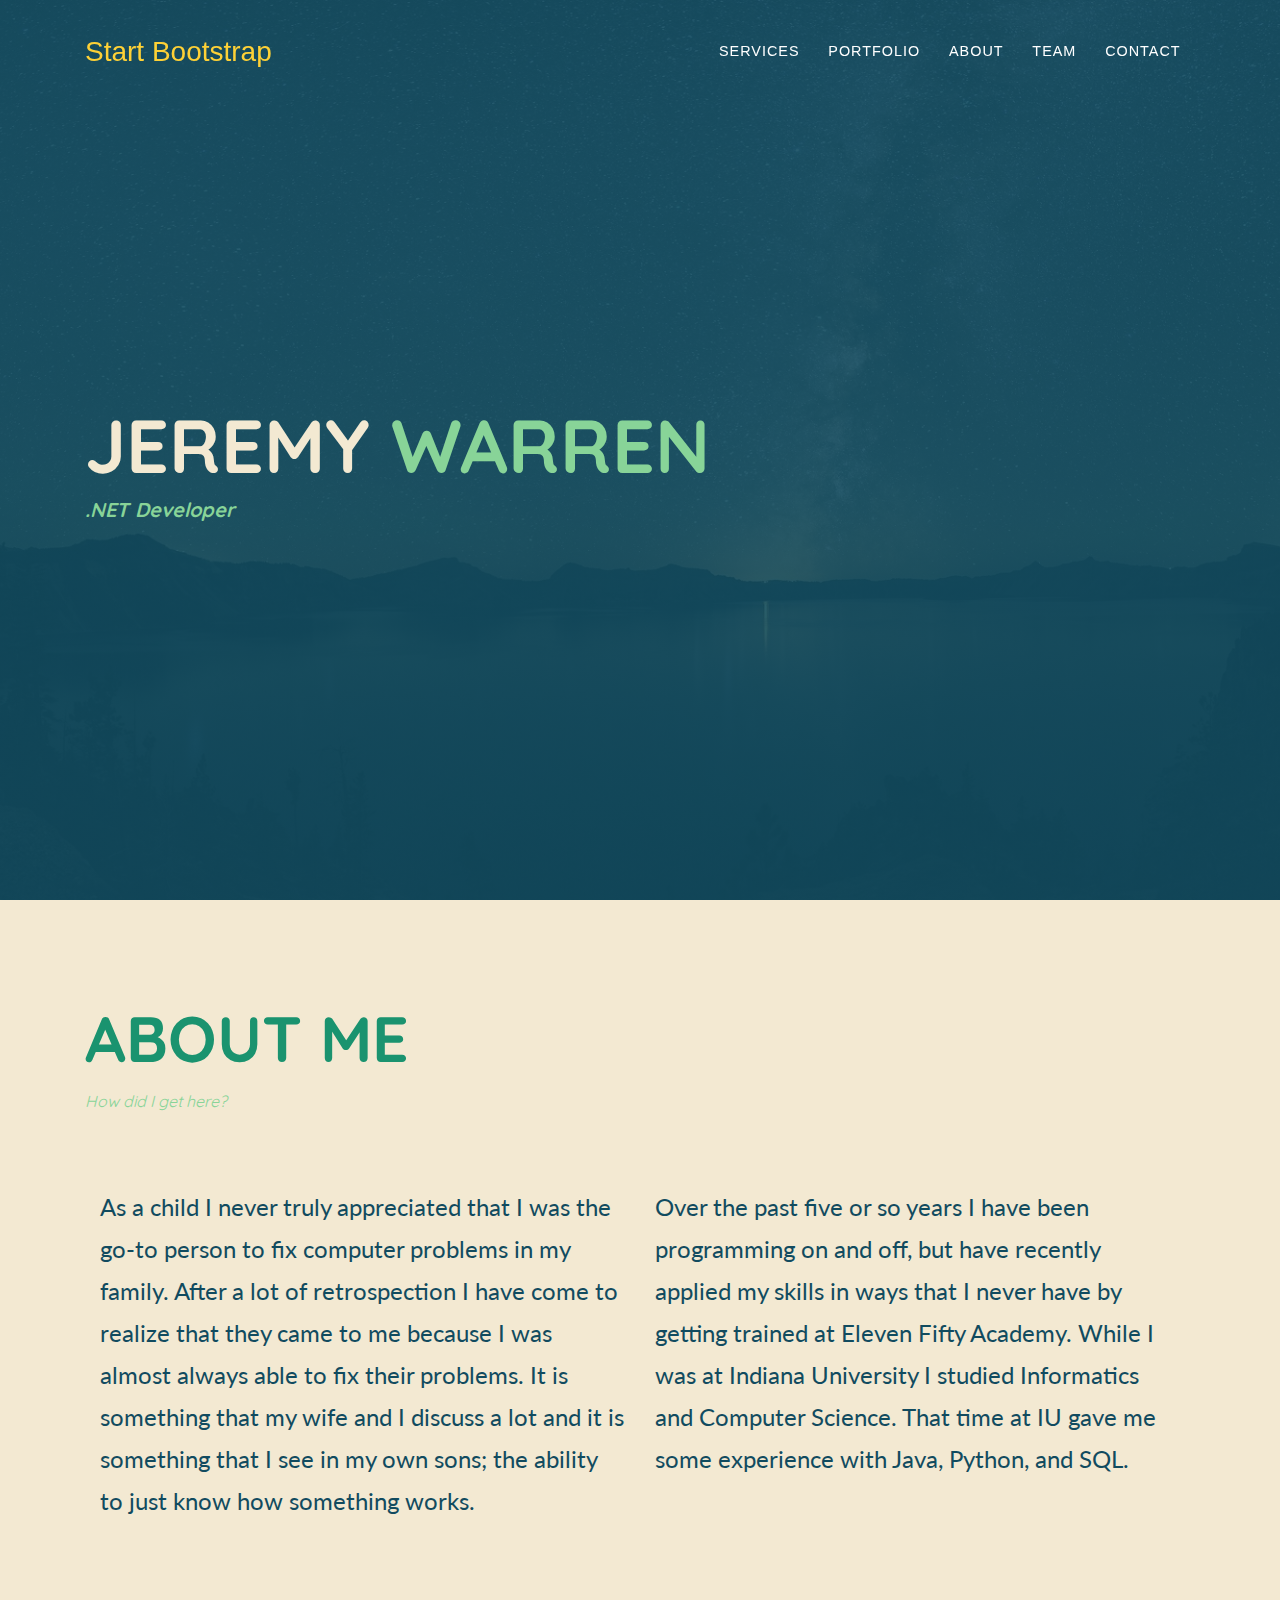
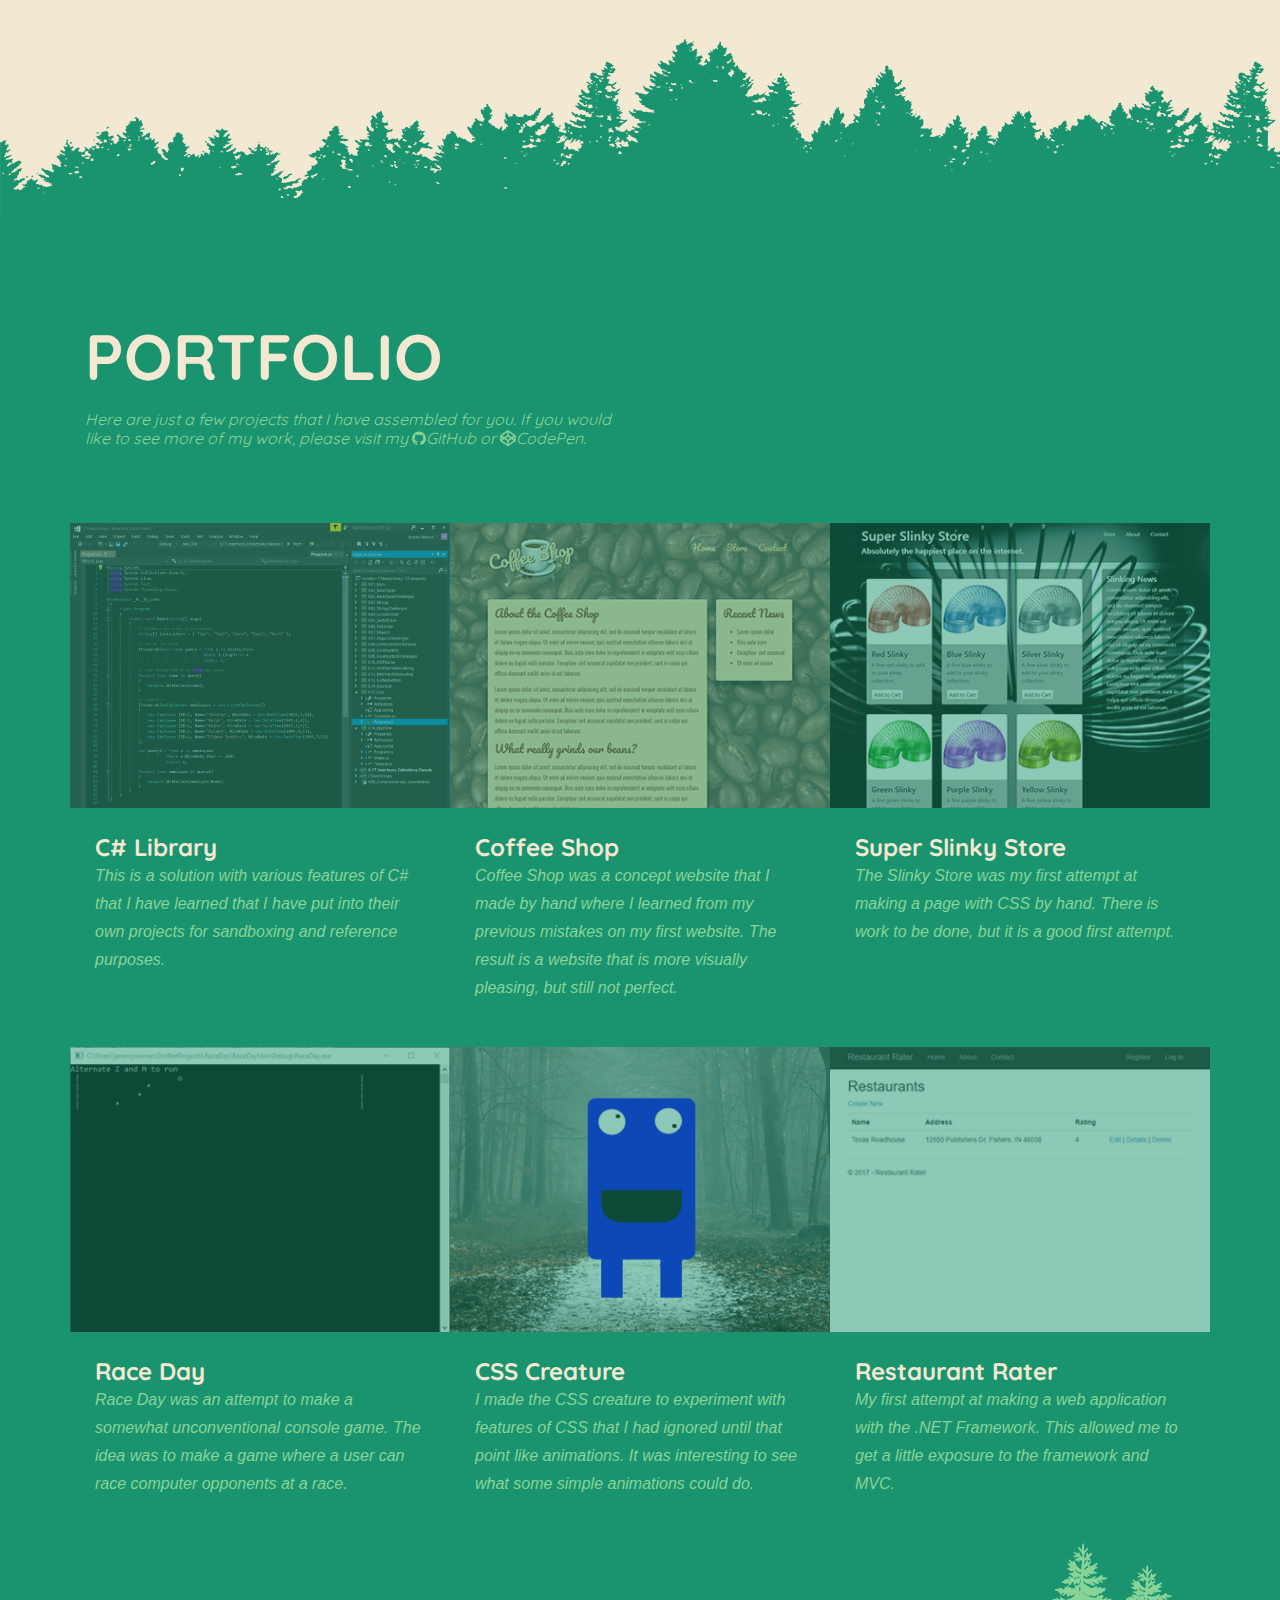
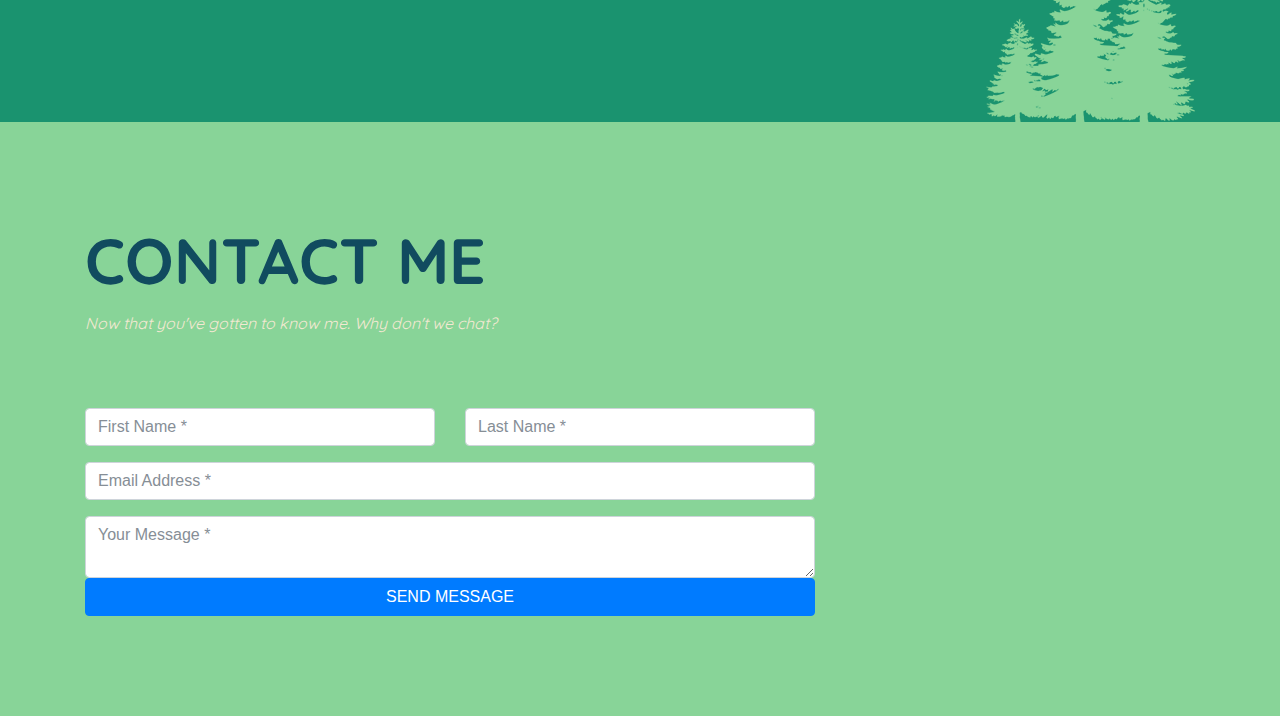
==== commit ef95ec2b: "Added some Agency files. Replaced CDN's with locals." ====
--- a/index.html
+++ b/index.html
@@ -1,182 +1,224 @@
-<!DOCTYPE html>
-<html>
-<head>
-	<title></title>
-	<meta name="viewport" content="width=device-width, initial-scale=1, shrink-to-fit=no">
-	<link 
-	rel="stylesheet" 
-	href="https://maxcdn.bootstrapcdn.com/bootstrap/4.0.0-beta.2/css/bootstrap.min.css" 
-	integrity="sha384-PsH8R72JQ3SOdhVi3uxftmaW6Vc51MKb0q5P2rRUpPvrszuE4W1povHYgTpBfshb" 
-	crossorigin="anonymous">
-	<link rel="stylesheet" type="text/css" href="css/main.css">
-	<link rel="stylesheet" href="css/aos.css" />
-</head>
-<body>
-
-	<nav class="navbar navbar-expand-lg fixed-top" id="main-nav">
-		<div class="container">
-			<a class="navbar-brand js-scroll-trigger" href="#page-top">Start Bootstrap</a>
-			<button class="navbar-toggler navbar-toggler-right" type="button" data-toggle="collapse" data-target="#navbarResponsive" aria-controls="navbarResponsive" aria-expanded="false" aria-label="Toggle navigation">
-				Menu
-				<i class="fa fa-bars"></i>
-			</button>
-			<div class="collapse navbar-collapse" id="navbarResponsive">
-				<ul class="navbar-nav text-uppercase ml-auto">
-					<li class="nav-item">
-						<a class="nav-link js-scroll-trigger" href="#services">About</a>
-					</li>
-					<li class="nav-item">
-						<a class="nav-link js-scroll-trigger" href="#portfolio">Skills</a>
-					</li>
-					<li class="nav-item">
-						<a class="nav-link js-scroll-trigger" href="#about">Portfolio</a>
-					</li>
-					<li class="nav-item">
-						<a class="nav-link js-scroll-trigger" href="#team">Contact</a>
-					</li>
-				</ul>
-			</div>
-		</div>
-	</nav>
-
-	<header id="masthead">
-		<div class="container text-align-middle">
-			<div class="row intro-text">
-				<div class="col-lg-12">
-					<h2 class="section-heading text-uppercase">Jeremy <span class="accent">Warren</span></h2>
-				</div>
-				
-				<div class="col-lg-12">
-					<h3 class="section-subheading">.NET Developer</h3>
-				</div>
-			</div>
-		</div>
-	</header>
-
-	<section id="about">
-		<div class="container">
-
-			<div class="row">
-				<div class="col-sm-12">
-					<h2 class="section-heading text-uppercase">About Me</h2>
-					<h3 class="section-subheading">How did I get here?</h3>
-				</div>
-			</div>
-
-			<div class="row about-content">
-				<div class="col-md-6">
-					<p>As a child I never truly appreciated that I was the go-to person to fix computer problems in my family. After a lot of retrospection I have come to realize that they came to me because I was almost always able to fix their problems. It is something that my wife and I discuss a lot and it is something that I see in my own sons; the ability to just know how something works.</p>
-				</div>
-
-				<div class="col-md-6">
-					<p>Over the past five or so years I have been programming on and off, but have recently applied my skills in ways that I never have by getting trained at Eleven Fifty Academy. While I was at Indiana University I studied Informatics and Computer Science. That time at IU gave me some experience with Java, Python, and SQL.</p>
-				</div>
-			</div>
-
-		</div>
-
-		<div class="bottom-image"></div>
-
-	</section>
-
-	<section id="portfolio">
-		<div class="container">
-			
-			<div class="row">
-				<div class="col-sm-12">
-					<h2 class="section-heading text-uppercase">Portfolio</h2>
-					<h3 class="section-subheading">A Collection of all the things</h3>
-				</div>
-			</div>
-			<div class="row">
-
-				<div class="col-md-4 col-sm-6 portfolio-item ">
-					<img class="img-fluid" src="img/portfolio/library-thumbnail.png" alt="">
-
-					<div class="portfolio-caption">
-						<h4>C# Library</h4>
-						<p>My Journey</p>
-					</div>
-				</div>
-
-				<div class="col-md-4 col-sm-6 portfolio-item ">
-					<img class="img-fluid" src="img/portfolio/coffee-thumbnail.png" alt="">
-
-					<div class="portfolio-caption">
-						<h4>Coffee Shop</h4>
-						<p>My Second Website</p>
-					</div>
-				</div>
-
-				<div class="col-md-4 col-sm-6 portfolio-item ">
-					<img class="img-fluid" src="img/portfolio/slinky-thumbnail.png" alt="">
-
-					<div class="portfolio-caption">
-						<h4>Super Slinky Store</h4>
-						<p>My First Website</p>
-					</div>
-				</div>
-
-				<div class="col-md-4 col-sm-6 portfolio-item ">
-					<img class="img-fluid" src="img/portfolio/raceday-thumbnail.png" alt="">
-
-					<div class="portfolio-caption">
-						<h4>Race Day</h4>
-						<p>A Console Racing Game</p>
-					</div>
-				</div>
-
-				<div class="col-md-4 col-sm-6 portfolio-item ">
-					<img class="img-fluid" src="img/portfolio/creature-thumbnail.jpg" alt="">
-
-					<div class="portfolio-caption">
-						<h4>CSS Creature</h4>
-						<p>A Creature Made From CSS Elements</p>
-					</div>
-				</div>
-
-				<div class="col-md-4 col-sm-6 portfolio-item ">
-					<img class="img-fluid" src="img/portfolio/restaurantrater-thumbnail.jpg" alt="">
-
-					<div class="portfolio-caption">
-						<h4>Restaurant Rater</h4>
-						<p>My First MVC Project</p>
-					</div>
-				</div>
-
-			</div>
-			<div class="bottom-image"></div>	
-		</div>
-		
-	</section>
-
-	<section id="contact">
-		<div class="container">
-			<div class="row">
-				<div class="col-lg-12">
-					<h2 class="section-heading text-uppercase">Contact Me</h2>
-					<h3 class="section-subheading">Now that you've gotten to know me. Why don't we chat?</h3>
-				</div>
-			</div>
-		</div>
-	</section>
-
-	<footer>
-		
-	</footer>
-
-	<script
-	src="https://code.jquery.com/jquery-3.2.1.min.js"
-	integrity="sha256-hwg4gsxgFZhOsEEamdOYGBf13FyQuiTwlAQgxVSNgt4="
-	crossorigin="anonymous"></script>
-	<script 
-	src="https://maxcdn.bootstrapcdn.com/bootstrap/4.0.0-beta.2/js/bootstrap.min.js" 
-	integrity="sha384-alpBpkh1PFOepccYVYDB4do5UnbKysX5WZXm3XxPqe5iKTfUKjNkCk9SaVuEZflJ" 
-	crossorigin="anonymous"></script>
-	<script src="js/aos.js"></script>
-	<script>
-		AOS.init();
-	</script>
-
-</body>
+<!DOCTYPE html>
+<html>
+<head>
+	<title></title>
+	<meta name="viewport" content="width=device-width, initial-scale=1, shrink-to-fit=no">
+
+	<link href="vendor/bootstrap/css/bootstrap.min.css" rel="stylesheet">
+	<link href="vendor/font-awesome/css/font-awesome.min.css" rel="stylesheet" type="text/css">
+	<link rel="stylesheet" type="text/css" href="css/main.css">
+
+</head>
+
+<body id="page-top">
+
+	<nav class="navbar navbar-expand-lg navbar-dark fixed-top" id="mainNav">
+		<div class="container">
+		  <a class="navbar-brand js-scroll-trigger" href="#page-top">Start Bootstrap</a>
+		  <button class="navbar-toggler navbar-toggler-right" type="button" data-toggle="collapse" data-target="#navbarResponsive" aria-controls="navbarResponsive" aria-expanded="false" aria-label="Toggle navigation">
+			Menu
+			<i class="fa fa-bars"></i>
+		  </button>
+		  <div class="collapse navbar-collapse" id="navbarResponsive">
+			<ul class="navbar-nav text-uppercase ml-auto">
+			  <li class="nav-item">
+				<a class="nav-link js-scroll-trigger" href="#services">Services</a>
+			  </li>
+			  <li class="nav-item">
+				<a class="nav-link js-scroll-trigger" href="#portfolio">Portfolio</a>
+			  </li>
+			  <li class="nav-item">
+				<a class="nav-link js-scroll-trigger" href="#about">About</a>
+			  </li>
+			  <li class="nav-item">
+				<a class="nav-link js-scroll-trigger" href="#team">Team</a>
+			  </li>
+			  <li class="nav-item">
+				<a class="nav-link js-scroll-trigger" href="#contact">Contact</a>
+			  </li>
+			</ul>
+		  </div>
+		</div>
+	  </nav>
+
+	<header id="masthead">
+		<div class="container text-align-middle">
+			<div class="row intro-text">
+				<div class="col-lg-12">
+					<h2 class="section-heading text-uppercase">Jeremy <span class="accent">Warren</span></h2>
+				</div>
+				
+				<div class="col-lg-12">
+					<h3 class="section-subheading">.NET Developer</h3>
+				</div>
+			</div>
+		</div>
+	</header>
+
+	<section id="about">
+		<div class="container">
+
+			<div class="row">
+				<div class="col-sm-12">
+					<h2 class="section-heading text-uppercase">About Me</h2>
+					<h3 class="section-subheading">How did I get here?</h3>
+				</div>
+			</div>
+
+			<div class="row about-content">
+				<div class="col-md-6">
+					<p>As a child I never truly appreciated that I was the go-to person to fix computer problems in my family. After a lot of retrospection I have come to realize that they came to me because I was almost always able to fix their problems. It is something that my wife and I discuss a lot and it is something that I see in my own sons; the ability to just know how something works.</p>
+				</div>
+
+				<div class="col-md-6">
+					<p>Over the past five or so years I have been programming on and off, but have recently applied my skills in ways that I never have by getting trained at Eleven Fifty Academy. While I was at Indiana University I studied Informatics and Computer Science. That time at IU gave me some experience with Java, Python, and SQL.</p>
+				</div>
+			</div>
+
+		</div>
+
+		<div class="bottom-image"></div>
+
+	</section>
+
+	<section id="portfolio">
+		<div class="container">
+			
+			<div class="row">
+				<div class="col-md-6">
+					<h2 class="section-heading text-uppercase">Portfolio</h2>
+					<h3 class="section-subheading">Here are just a few projects that I have assembled for you. If you would like to see more of my work, please visit my <i class="fa fa-github" aria-hidden="true"></i>GitHub or <i class="fa fa-codepen"></i>CodePen.</h3>
+				</div>
+			</div>
+			<div class="row">
+
+				<div class="col-md-4 col-sm-6 portfolio-item ">
+					<img class="img-fluid" src="img/portfolio/library-thumbnail.png" alt="">
+
+					<div class="portfolio-caption">
+						<h4>C# Library</h4>
+						<p>This is a solution with various features of C# that I have learned that I have put into their own projects for sandboxing and reference purposes.</p>
+					</div>
+				</div>
+
+				<div class="col-md-4 col-sm-6 portfolio-item ">
+					<img class="img-fluid" src="img/portfolio/coffee-thumbnail.png" alt="">
+
+					<div class="portfolio-caption">
+						<h4>Coffee Shop</h4>
+						<p>Coffee Shop was a concept website that I made by hand where I learned from my previous mistakes on my first website. The result is a website that is more visually pleasing, but still not perfect.</p>
+					</div>
+				</div>
+
+				<div class="col-md-4 col-sm-6 portfolio-item ">
+					<img class="img-fluid" src="img/portfolio/slinky-thumbnail.png" alt="">
+
+					<div class="portfolio-caption">
+						<h4>Super Slinky Store</h4>
+						<p>The Slinky Store was my first attempt at making a page with CSS by hand. There is work to be done, but it is a good first attempt.</p>
+					</div>
+				</div>
+
+				<div class="col-md-4 col-sm-6 portfolio-item ">
+					<img class="img-fluid" src="img/portfolio/raceday-thumbnail.png" alt="">
+
+					<div class="portfolio-caption">
+						<h4>Race Day</h4>
+						<p>Race Day was an attempt to make a somewhat unconventional console game. The idea was to make a game where a user can race computer opponents at a race.</p>
+					</div>
+				</div>
+
+				<div class="col-md-4 col-sm-6 portfolio-item ">
+					<img class="img-fluid" src="img/portfolio/creature-thumbnail.jpg" alt="">
+
+					<div class="portfolio-caption">
+						<h4>CSS Creature</h4>
+						<p>I made the CSS creature to experiment with features of CSS that I had ignored until that point like animations. It was interesting to see what some simple animations could do.</p>
+					</div>
+				</div>
+
+				<div class="col-md-4 col-sm-6 portfolio-item ">
+					<img class="img-fluid" src="img/portfolio/restaurantrater-thumbnail.jpg" alt="">
+
+					<div class="portfolio-caption">
+						<h4>Restaurant Rater</h4>
+						<p>My first attempt at making a web application with the .NET Framework. This allowed me to get a little exposure to the framework and MVC.</p>
+					</div>
+				</div>
+
+			</div>
+			<div class="bottom-image"></div>	
+		</div>
+		
+	</section>
+
+	<section id="contact">
+		<div class="container">
+			<div class="row">
+				<div class="col-lg-12">
+					<h2 class="section-heading text-uppercase">Contact Me</h2>
+					<h3 class="section-subheading">Now that you've gotten to know me. Why don't we chat?</h3>
+				</div>
+			</div>
+
+			<form>
+				<div class="row">
+					<div class="col-md-8">
+						<div class="row">
+							<div class="col-md-6">
+								<div class="form-group">
+									<input class="form-control" id="firstName" type="text" placeholder="First Name *" required="" data-validation-required-message="Please enter your first name.">
+								</div>
+							</div>
+							<div class="col-md-6">
+								<div class="form-group">
+									<input class="form-control" id="lastName" type="text" placeholder="Last Name *" required="" data-validation-required-message="Please enter your last name.">
+								</div>
+							</div>
+						</div>
+
+						<div class="row">
+							<div class="col-md-12">
+								<div class="form-group">
+									<input class="form-control" id="email" type="text" placeholder="Email Address *" required="" data-validation-required-message="Please enter your email address.">
+								</div>
+							</div>
+						</div>
+
+						<div class="row">
+							<div class="col-lg-12">
+								<textarea class="form-control" id="message" placeholder="Your Message *" required="" data-validation-required-message="Please enter a message."></textarea>
+							</div>
+						</div>
+
+						<div class="row">
+							<div class="col-lg-12">
+								<button id="sendMessageButton" class="btn btn-primary btn-xl text-uppercase" type="submit">Send Message</button>
+							</div>							
+						</div>
+					</div>
+				</div>
+			</form>
+		</div>
+	</section>
+
+	<footer>
+		
+	</footer>
+
+	<!-- Bootstrap core JavaScript -->
+    <script src="vendor/jquery/jquery.min.js"></script>
+    <script src="vendor/bootstrap/js/bootstrap.bundle.min.js"></script>
+
+    <!-- Plugin JavaScript -->
+    <script src="vendor/jquery-easing/jquery.easing.min.js"></script>
+
+    <!-- Contact form JavaScript -->
+    <script src="js/jqBootstrapValidation.js"></script>
+    <script src="js/contact_me.js"></script>
+
+    <!-- Custom scripts for this template -->
+    <script src="js/agency.min.js"></script>
+
+</body>
 </html>--- a/css/main.css
+++ b/css/main.css
@@ -1,250 +1,321 @@
-@import url('https://fonts.googleapis.com/css?family=Lato|Quicksand');
-
-/*:root {
-	--charcoal: #314455; 
-	--pewterblue: #97AABD;
-	--wenge: #644E58;
-	--rosedust: #9E5A63;
-	--fuzzywuzzy: #C96567;
-}*/
-
-:root {
-	--midnight: #114B5F;
-	--emerald: #1A936F;
-	--eton: #88D498;
-	--pastelgray: #C6DABF;
-	--eggshell: #F3E9D2;
-}
-
-/*
-font-family: 'Quicksand', sans-serif;
-font-family: 'Lato', sans-serif;
-*/
-
-html, body {
-	height: 100%;
-}
-
-h1,
-h2,
-h3,
-h4,
-h5,
-h6 {
-	font-weight: 700;
-	font-family: 'Quicksand', sans-serif;
-}
-
-p {
-	font-family: 'Lato', sans-serif;
-	line-height: 1.75;
-}
-
-.section-subheading {
-	font-size: 20px;
-	font-style: italic;
-}
-
-section {
-  padding: 100px 0; }
-  section h2.section-heading {
-    font-size: 40px;
-    margin-top: 0;
-    margin-bottom: 15px;
-    font-family: 'Quicksand', sans-serif; }
-  section h3.section-subheading {
-    font-size: 16px;
-    font-weight: 400;
-    font-style: italic;
-    margin-bottom: 75px;
-    text-transform: none; }
-
-#main-nav {
-
-}
-
-#masthead {
-	height: 100%;
-	background: linear-gradient( rgba(17, 75, 95, 0.9), rgba(17, 75, 95, 0.9) ), url(../img/header/night.jpg);
-    background-position-x: center;
-    background-position-y: center;
-    background-size: cover;
-    background-repeat-x: no-repeat;
-    background-repeat-y: no-repeat;
-    background-attachment: scroll;
-    background-origin: initial, initial;
-    background-clip: initial, initial;
-    background-color: initial;
-    background-repeat: no-repeat;
-    background-attachment: scroll;
-    background-position: center center;
-    -webkit-background-size: cover;
-    -moz-background-size: cover;
-    -o-background-size: cover;
-    background-size: cover }
-	#masthead .container { }
-		#masthead .intro-text {
-			padding-top: 400px;
-		}
-		#masthead .container .section-heading {
-			font-size: 75px;
-			color: var(--eggshell); }
-			#masthead .container .section-heading .accent {
-				color: var(--eton); }
-		#masthead .container .section-subheading {
-			color: var(--eton); }
-
-#about {
-	padding-bottom: 0;
-	background-color: var(--eggshell); }
-	#about .bottom-image {
-		margin-bottom: -1px;
-		height: 181px;
-		background: url("../img/about/treeline-emerald-lowres.png") left bottom repeat-x; }
-	#about .container .about-content { 
-		margin-left: auto;
-		margin-right: auto; }
-	#about .container { }
-	#about .container .about-content {
-		padding-bottom: 100px;
-	}
-	#about .container .section-heading {
-		font-size: 4em;
-		color: var(--emerald);
-		padding-bottom: 15px;
-		margin-bottom: 0; }
-	#about .container .section-subheading {
-		color: var(--eton);
-	}
-	#about .container p {
-		font-size: 1.5em;
-		color: var(--midnight);
-	}
-
-
-
-#portfolio {
-	background-color: var(--emerald);
-	padding-bottom: 0;
-}
-#portfolio .portfolio-item {
-  background-color: var(--emerald);
-  transition: all 0.1s;
-  right: 0;
-  margin: 0;
-  padding: 0;
-  border: none; }
-#portfolio .portfolio-item:hover {
-  /*box-shadow: 0 14px 28px rgba(0,0,0,0.25), 0 10px 10px rgba(0,0,0,0.22);*/
-  -ms-transform: scale(1.1,1.1); /* IE 9 */
-    -webkit-transform: scale(1.1,1.1); /* Safari */
-    transform: scale(1.1,1.1);
-	-webkit-box-shadow: 10px 10px 91px 0px rgba(0, 0, 0,1);
-	-moz-box-shadow: 10px 10px 91px 0px rgba(0, 0, 0,1);
-	box-shadow: 10px 10px 91px 0px rgba(0, 0, 0,1);
-		z-index:9999;
-}
-  #portfolio .portfolio-item .portfolio-link {
-    position: relative;
-    display: block;
-    max-width: 400px;
-    margin: 0 auto;
-    cursor: pointer; }
-  #portfolio .portfolio-item .portfolio-caption {
-    max-width: 400px;
-    margin: 0 auto;
-    padding: 25px; }
-    #portfolio .portfolio-item .portfolio-caption h4 {
-    	color: var(--eggshell);
-      margin: 0;
-      text-transform: none; }
-    #portfolio .portfolio-item .portfolio-caption p {
-    	color: var(--eton);
-      font-size: 16px;
-      font-style: italic;
-      margin: 0;
-      font-family: 'Open Sans', sans-serif; }
-
-#portfolio .section-heading {
-	font-size: 4em;
-		color: var(--eggshell);
-		padding-bottom: 15px;
-		margin-bottom: 0; }
-
-
-#portfolio .section-subheading {
-	color: var(--eton);
-}
-
-#portfolio .portfolio-item img {
-    opacity: 0.20;
-    -moz-opacity: 20%;
-    -webkit-opacity: 20%;
-    z-index: 2;
-}
-
-#portfolio .portfolio-item:hover img {
-	opacity: 1;
-}
-
-#portfolio .portfolio-item:hover .portfolio-caption {
-	background-color: var(--eggshell);
-}
-
-#portfolio .portfolio-item:hover .portfolio-caption h4 {
-	color: var(--midnight);
-}
-
-
-#portfolio .bottom-image {
-		margin-bottom: -1px;
-		height: 180px;
-		background: url("../img/portfolio/threetrees-eton.png") right bottom;
-		background-repeat: no-repeat; }
-
-#contact {
-	background-color: var(--eton);
-}
-
-#contact .section-heading {
-	font-size: 4em;
-		color: var(--midnight);
-		padding-bottom: 15px;
-		margin-bottom: 0; }
-
-
-#contact .section-subheading {
-	color: var(--eggshell);
-}
-
-/***********ANIMATIONS************/
-.shake {
-	-webkit-animation-name: shake;
-	animation-name: shake;
-	-webkit-animation-duration: 10s;
-	animation-duration: 10s;
-	animation-iteration-count: infinite;
-	-webkit-animation-fill-mode: both;
-	animation-fill-mode: both; }
-
-@-webkit-keyframes shake {
-	0%, 100% {
-		-webkit-transform: translate3d(0, 0, 0);
-		transform: translate3d(0, 0, 0); }
-	10%, 30%, 50%, 70%, 90% {
-		-webkit-transform: translate3d(-10px, 0, 0);
-		transform: translate3d(-10px, 0, 0); }
-	20%, 40%, 60%, 80% {
-		-webkit-transform: translate3d(10px, 0, 0);
-		transform: translate3d(10px, 0, 0); } }
-
-@keyframes shake {
-	0%, 100% {
-		-webkit-transform: translate3d(0, 0, 0);
-		transform: translate3d(0, 0, 0); }
-	10%, 30%, 50%, 70%, 90% {
-		-webkit-transform: translate3d(-5px, 0, 0);
-		transform: translate3d(-5px, 0, 0); }
-	20%, 40%, 60%, 80% {
-		-webkit-transform: translate3d(5px, 0, 0);
-		transform: translate3d(5px, 0, 0); } } +@import url('https://fonts.googleapis.com/css?family=Lato|Quicksand');
+
+/*:root {
+	--charcoal: #314455; 
+	--pewterblue: #97AABD;
+	--wenge: #644E58;
+	--rosedust: #9E5A63;
+	--fuzzywuzzy: #C96567;
+}*/
+
+:root {
+	--midnight: #114B5F;
+	--emerald: #1A936F;
+	--eton: #88D498;
+	--pastelgray: #C6DABF;
+	--eggshell: #F3E9D2;
+}
+
+
+/*
+font-family: 'Quicksand', sans-serif;
+font-family: 'Lato', sans-serif;
+*/
+
+html,
+body {
+	height: 100%;
+}
+
+h1,
+h2,
+h3,
+h4,
+h5,
+h6 {
+	font-weight: 700;
+	font-family: 'Quicksand', sans-serif;
+}
+
+p {
+	font-family: 'Lato', sans-serif;
+	line-height: 1.75;
+}
+
+.section-subheading {
+	font-size: 20px;
+	font-style: italic;
+}
+
+section {
+	padding: 100px 0;
+}
+
+#mainNav {
+	background-color: #212529; }
+	#mainNav .navbar-toggler {
+	  font-size: 12px;
+	  right: 0;
+	  padding: 13px;
+	  text-transform: uppercase;
+	  color: white;
+	  border: 0;
+	  background-color: #fed136;
+	  font-family: 'Montserrat', 'Helvetica Neue', Helvetica, Arial, sans-serif; }
+	#mainNav .navbar-brand {
+	  color: #fed136;
+	  font-family: 'Kaushan Script', 'Helvetica Neue', Helvetica, Arial, cursive; }
+	  #mainNav .navbar-brand.active, #mainNav .navbar-brand:active, #mainNav .navbar-brand:focus, #mainNav .navbar-brand:hover {
+		color: #fec503; }
+	#mainNav .navbar-nav .nav-item .nav-link {
+	  font-size: 90%;
+	  font-weight: 400;
+	  padding: 0.75em 0;
+	  letter-spacing: 1px;
+	  color: white;
+	  font-family: 'Montserrat', 'Helvetica Neue', Helvetica, Arial, sans-serif; }
+	  #mainNav .navbar-nav .nav-item .nav-link.active, #mainNav .navbar-nav .nav-item .nav-link:hover {
+		color: #fed136; }
+  
+  @media (min-width: 992px) {
+	#mainNav {
+	  padding-top: 25px;
+	  padding-bottom: 25px;
+	  -webkit-transition: padding-top 0.3s, padding-bottom 0.3s;
+	  -moz-transition: padding-top 0.3s, padding-bottom 0.3s;
+	  transition: padding-top 0.3s, padding-bottom 0.3s;
+	  border: none;
+	  background-color: transparent; }
+	  #mainNav .navbar-brand {
+		font-size: 1.75em;
+		-webkit-transition: all 0.3s;
+		-moz-transition: all 0.3s;
+		transition: all 0.3s; }
+	  #mainNav .navbar-nav .nav-item .nav-link {
+		padding: 1.1em 1em !important; }
+	  #mainNav.navbar-shrink {
+		padding-top: 0;
+		padding-bottom: 0;
+		background-color: #212529; }
+		#mainNav.navbar-shrink .navbar-brand {
+		  font-size: 1.25em;
+		  padding: 12px 0; } }
+
+section h2.section-heading {
+	font-size: 40px;
+	margin-top: 0;
+	margin-bottom: 15px;
+	font-family: 'Quicksand', sans-serif;
+}
+
+section h3.section-subheading {
+	font-size: 16px;
+	font-weight: 400;
+	font-style: italic;
+	margin-bottom: 75px;
+	text-transform: none;
+}
+
+#masthead {
+	height: 100%;
+	background: linear-gradient( rgba(17, 75, 95, 0.9), rgba(17, 75, 95, 0.9)), url(../img/header/night.jpg);
+	background-position-x: center;
+	background-position-y: center;
+	background-size: cover;
+	background-attachment: scroll;
+	background-origin: initial, initial;
+	background-clip: initial, initial;
+	background-color: initial;
+	background-repeat: no-repeat;
+	background-attachment: scroll;
+	background-position: center center;
+	-webkit-background-size: cover;
+	-moz-background-size: cover;
+	-o-background-size: cover;
+	background-size: cover
+}
+
+/*
+ * MASTHEAD
+ */
+#masthead .intro-text {
+	padding-top: 400px;
+}
+
+#masthead .container .section-heading {
+	font-size: 75px;
+	color: var(--eggshell);
+}
+
+#masthead .container .section-heading .accent {
+	color: var(--eton);
+}
+
+#masthead .container .section-subheading {
+	color: var(--eton);
+}
+
+/*
+ * ABOUT
+ */
+#about {
+	padding-bottom: 0;
+	background-color: var(--eggshell);
+}
+
+#about .bottom-image {
+	margin-bottom: -1px;
+	height: 181px;
+	background: url("../img/about/treeline-emerald-lowres.png") left bottom repeat-x;
+}
+
+#about .container .about-content {
+	margin-left: auto;
+	margin-right: auto;
+}
+
+#about .container .about-content {
+	padding-bottom: 100px;
+}
+
+#about .container .section-heading {
+	font-size: 4em;
+	color: var(--emerald);
+	padding-bottom: 15px;
+	margin-bottom: 0;
+}
+
+#about .container .section-subheading {
+	color: var(--eton);
+}
+
+#about .container p {
+	font-size: 1.5em;
+	color: var(--midnight);
+}
+
+/*
+ * PORTFOLIO
+ */
+#portfolio {
+	background-color: var(--emerald);
+	padding-bottom: 0;
+}
+
+#portfolio .portfolio-item {
+	background-color: var(--emerald);
+	transition: all 0.1s;
+	right: 0;
+	margin: 0;
+	padding: 0;
+	border: none;
+}
+
+#portfolio .portfolio-item:hover {
+	/*box-shadow: 0 14px 28px rgba(0,0,0,0.25), 0 10px 10px rgba(0,0,0,0.22);*/
+	-ms-transform: scale(1.1, 1.1);
+	/* IE 9 */
+	-webkit-transform: scale(1.1, 1.1);
+	/* Safari */
+	transform: scale(1.1, 1.1);
+	-webkit-box-shadow: 10px 10px 91px 0px rgba(0, 0, 0, 1);
+	-moz-box-shadow: 10px 10px 91px 0px rgba(0, 0, 0, 1);
+	box-shadow: 10px 10px 91px 0px rgba(0, 0, 0, 1);
+	z-index: 9999;
+}
+
+#portfolio .portfolio-item .portfolio-link {
+	position: relative;
+	display: block;
+	max-width: 400px;
+	margin: 0 auto;
+	cursor: pointer;
+}
+
+#portfolio .portfolio-item .portfolio-caption {
+	max-width: 400px;
+	margin: 0 auto;
+	padding: 25px;
+}
+
+#portfolio .portfolio-item .portfolio-caption h4 {
+	color: var(--eggshell);
+	margin: 0;
+	text-transform: none;
+}
+
+#portfolio .portfolio-item .portfolio-caption p {
+	color: var(--eton);
+	font-size: 16px;
+	font-style: italic;
+	margin: 0;
+	font-family: 'Open Sans', sans-serif;
+}
+
+#portfolio .section-heading {
+	font-size: 4em;
+	color: var(--eggshell);
+	padding-bottom: 15px;
+	margin-bottom: 0;
+}
+
+#portfolio .section-subheading {
+	color: var(--eton);
+}
+
+#portfolio .portfolio-item {
+	margin-bottom: 20px;
+}
+
+#portfolio .portfolio-item img {
+	opacity: 0.50;
+	-moz-opacity: 50%;
+	-webkit-opacity: 50%;
+	z-index: 2;
+}
+
+#portfolio .portfolio-item:hover {
+	height: 100%;
+}
+
+#portfolio .portfolio-item:hover img {
+	opacity: 1;
+}
+
+#portfolio .portfolio-item:hover .portfolio-caption {
+	background-color: var(--eggshell);
+}
+
+#portfolio .portfolio-item:hover .portfolio-caption h4 {
+	color: var(--midnight);
+}
+
+#portfolio .bottom-image {
+	margin-bottom: -1px;
+	height: 180px;
+	background: url("../img/portfolio/threetrees-eton.png") right bottom;
+	background-repeat: no-repeat;
+}
+
+/*
+ * CONTACT
+ */
+#contact {
+	background-color: var(--eton);
+}
+
+#contact .section-heading {
+	font-size: 4em;
+	color: var(--midnight);
+	padding-bottom: 15px;
+	margin-bottom: 0;
+}
+
+#contact .section-subheading {
+	color: var(--eggshell);
+}
+
+#sendMessageButton {
+	height: 100%;
+	width: 100%;
+}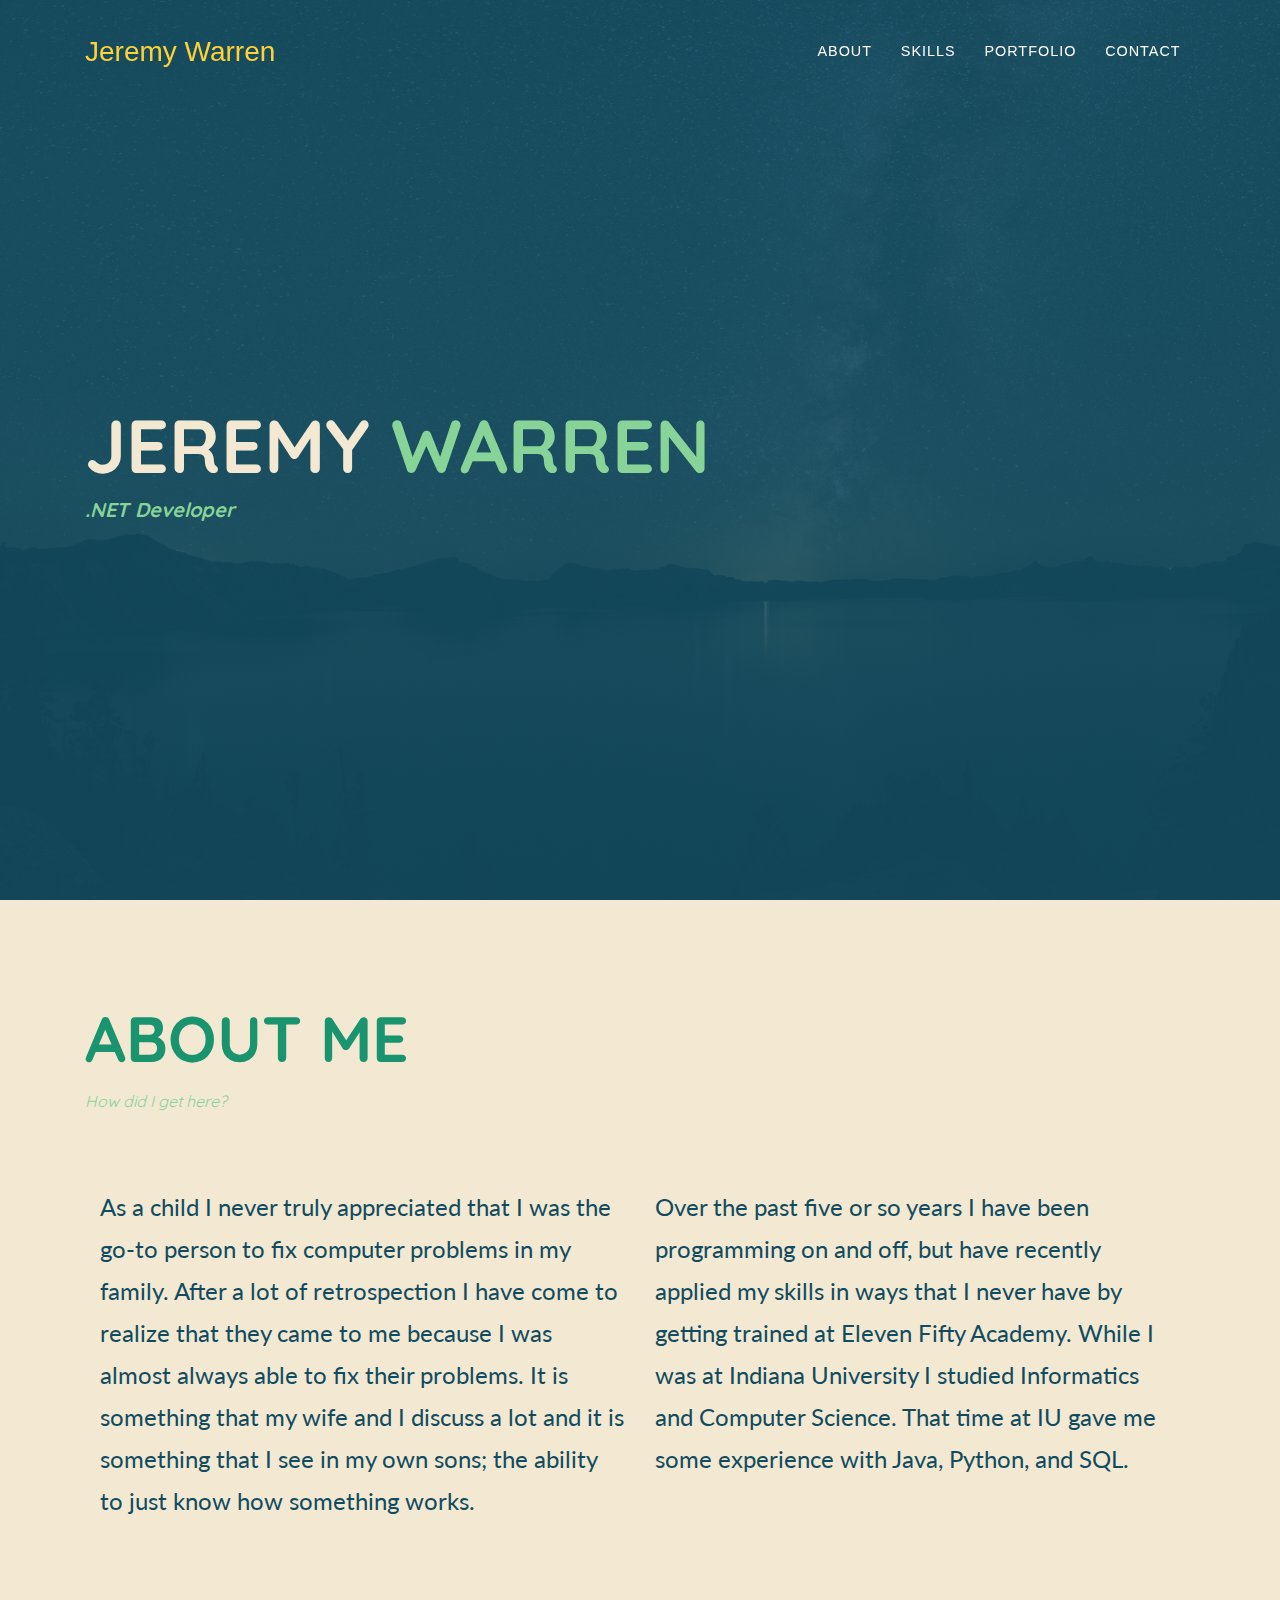
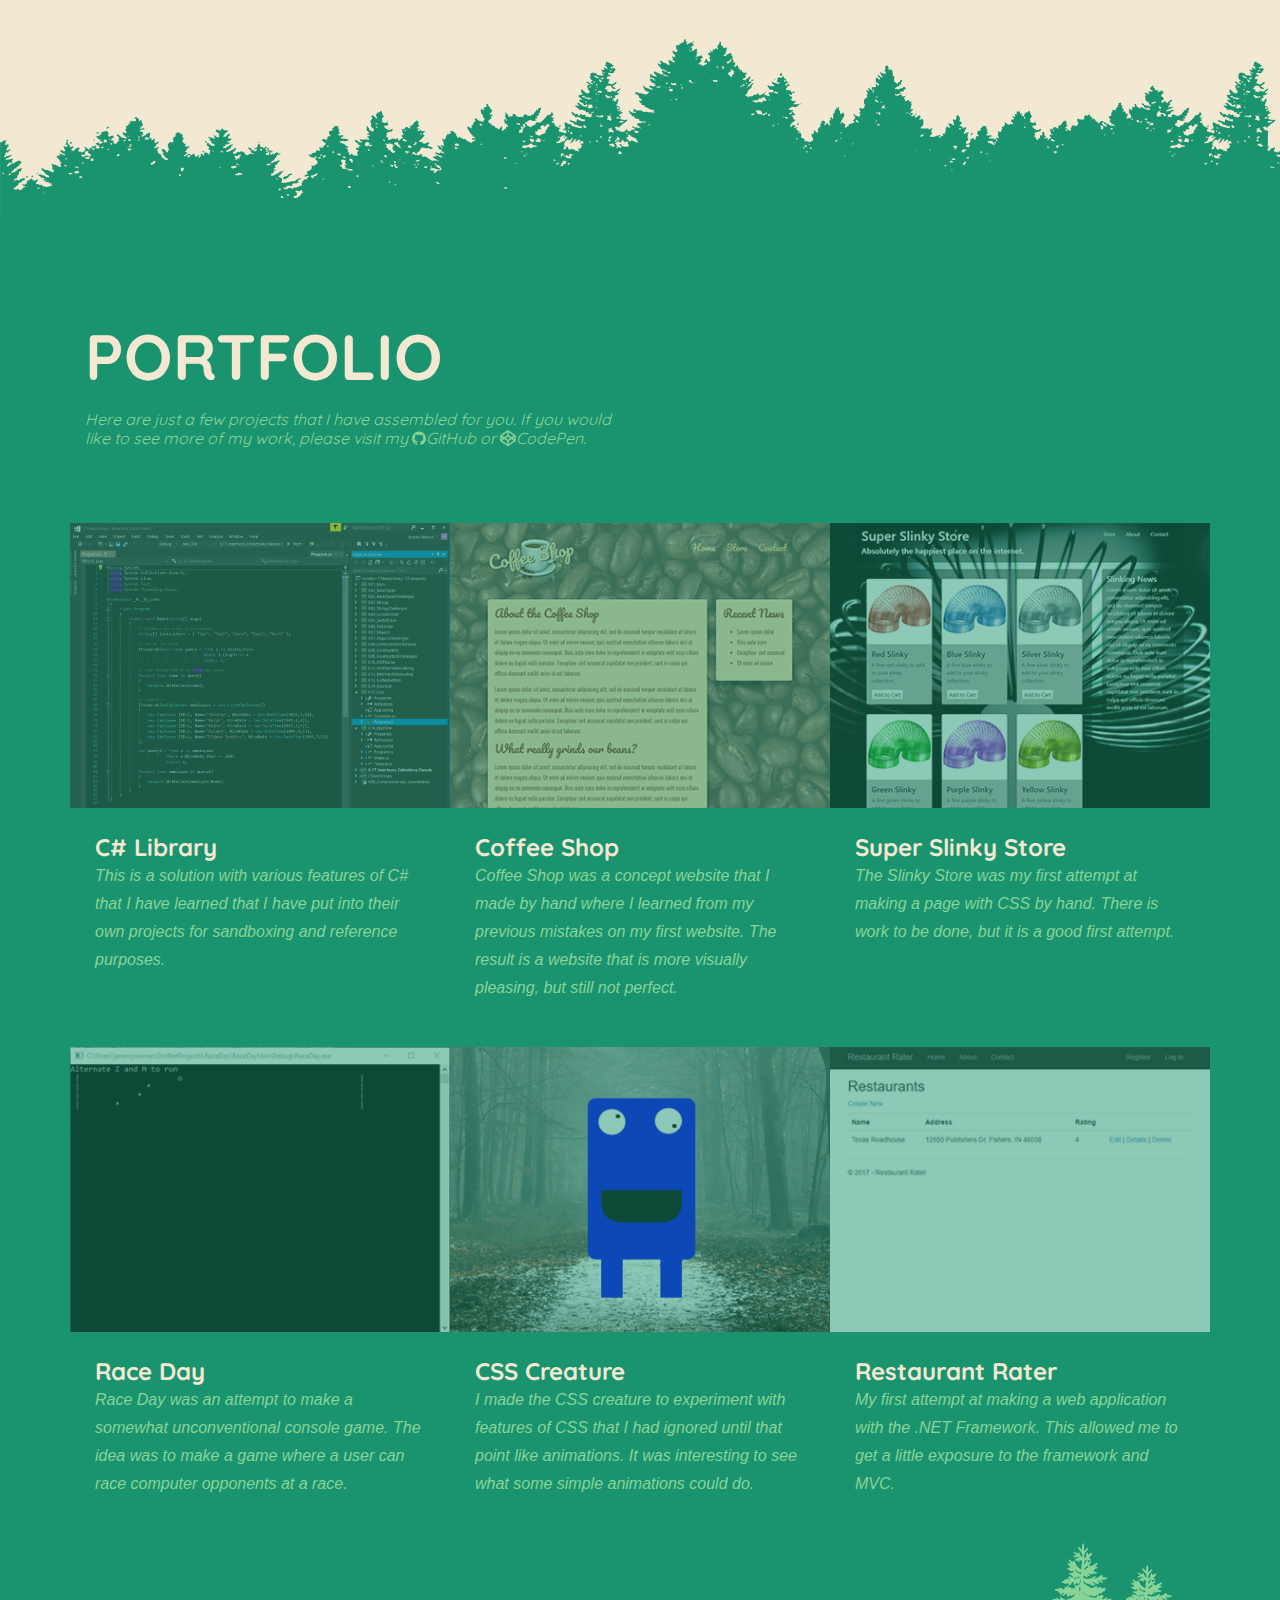
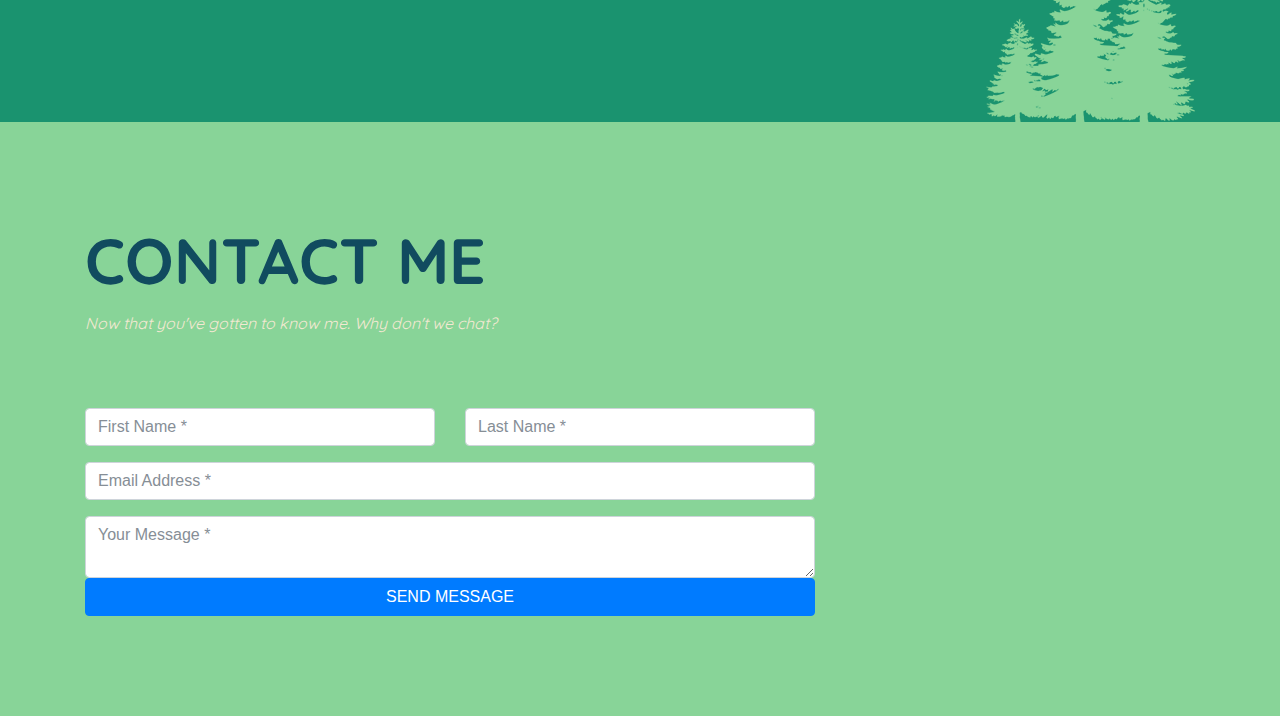
==== commit 3aa53a87: "Updated header link content." ====
--- a/index.html
+++ b/index.html
@@ -14,7 +14,7 @@
 
 	<nav class="navbar navbar-expand-lg navbar-dark fixed-top" id="mainNav">
 		<div class="container">
-		  <a class="navbar-brand js-scroll-trigger" href="#page-top">Start Bootstrap</a>
+		  <a class="navbar-brand js-scroll-trigger" href="#page-top">Jeremy Warren</a>
 		  <button class="navbar-toggler navbar-toggler-right" type="button" data-toggle="collapse" data-target="#navbarResponsive" aria-controls="navbarResponsive" aria-expanded="false" aria-label="Toggle navigation">
 			Menu
 			<i class="fa fa-bars"></i>
@@ -22,16 +22,13 @@
 		  <div class="collapse navbar-collapse" id="navbarResponsive">
 			<ul class="navbar-nav text-uppercase ml-auto">
 			  <li class="nav-item">
-				<a class="nav-link js-scroll-trigger" href="#services">Services</a>
+				<a class="nav-link js-scroll-trigger" href="#about">About</a>
+			  </li>
+			  <li class="nav-item">
+				<a class="nav-link js-scroll-trigger" href="#skills">Skills</a>
 			  </li>
 			  <li class="nav-item">
 				<a class="nav-link js-scroll-trigger" href="#portfolio">Portfolio</a>
-			  </li>
-			  <li class="nav-item">
-				<a class="nav-link js-scroll-trigger" href="#about">About</a>
-			  </li>
-			  <li class="nav-item">
-				<a class="nav-link js-scroll-trigger" href="#team">Team</a>
 			  </li>
 			  <li class="nav-item">
 				<a class="nav-link js-scroll-trigger" href="#contact">Contact</a>
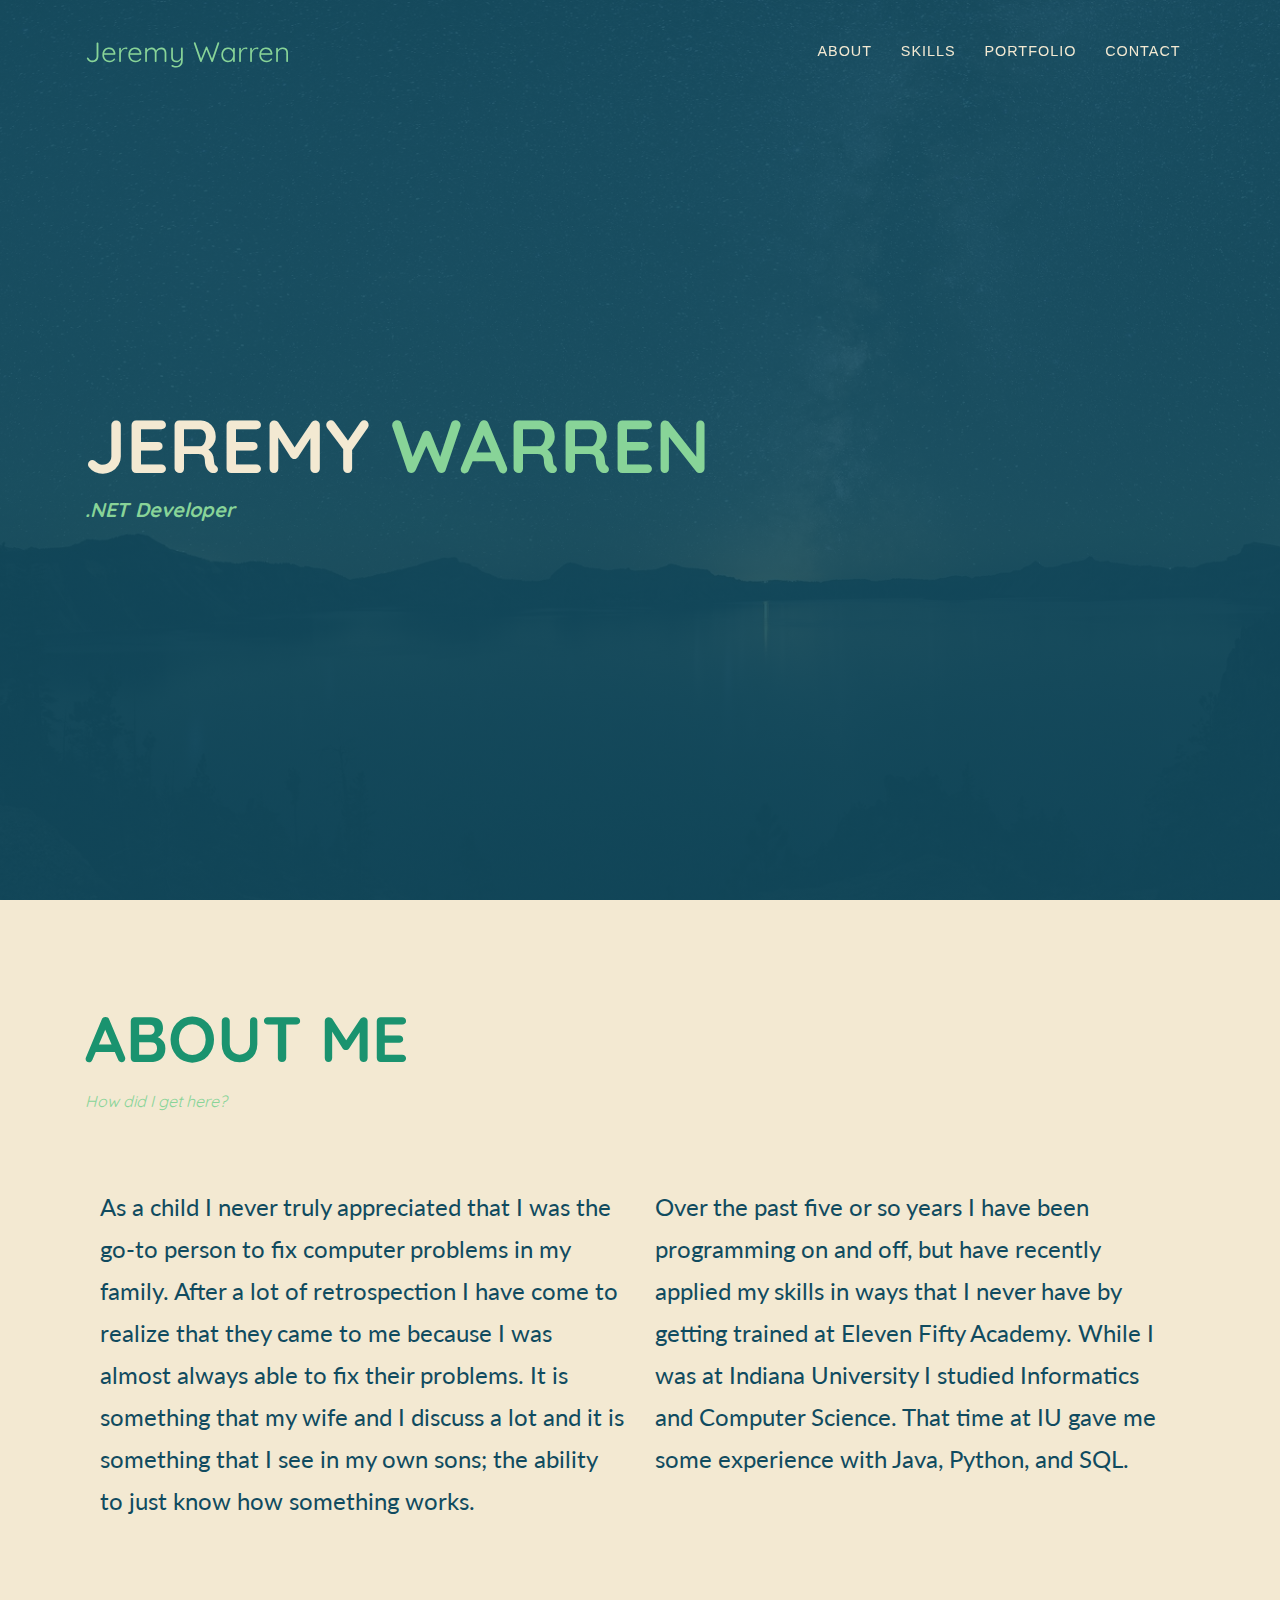
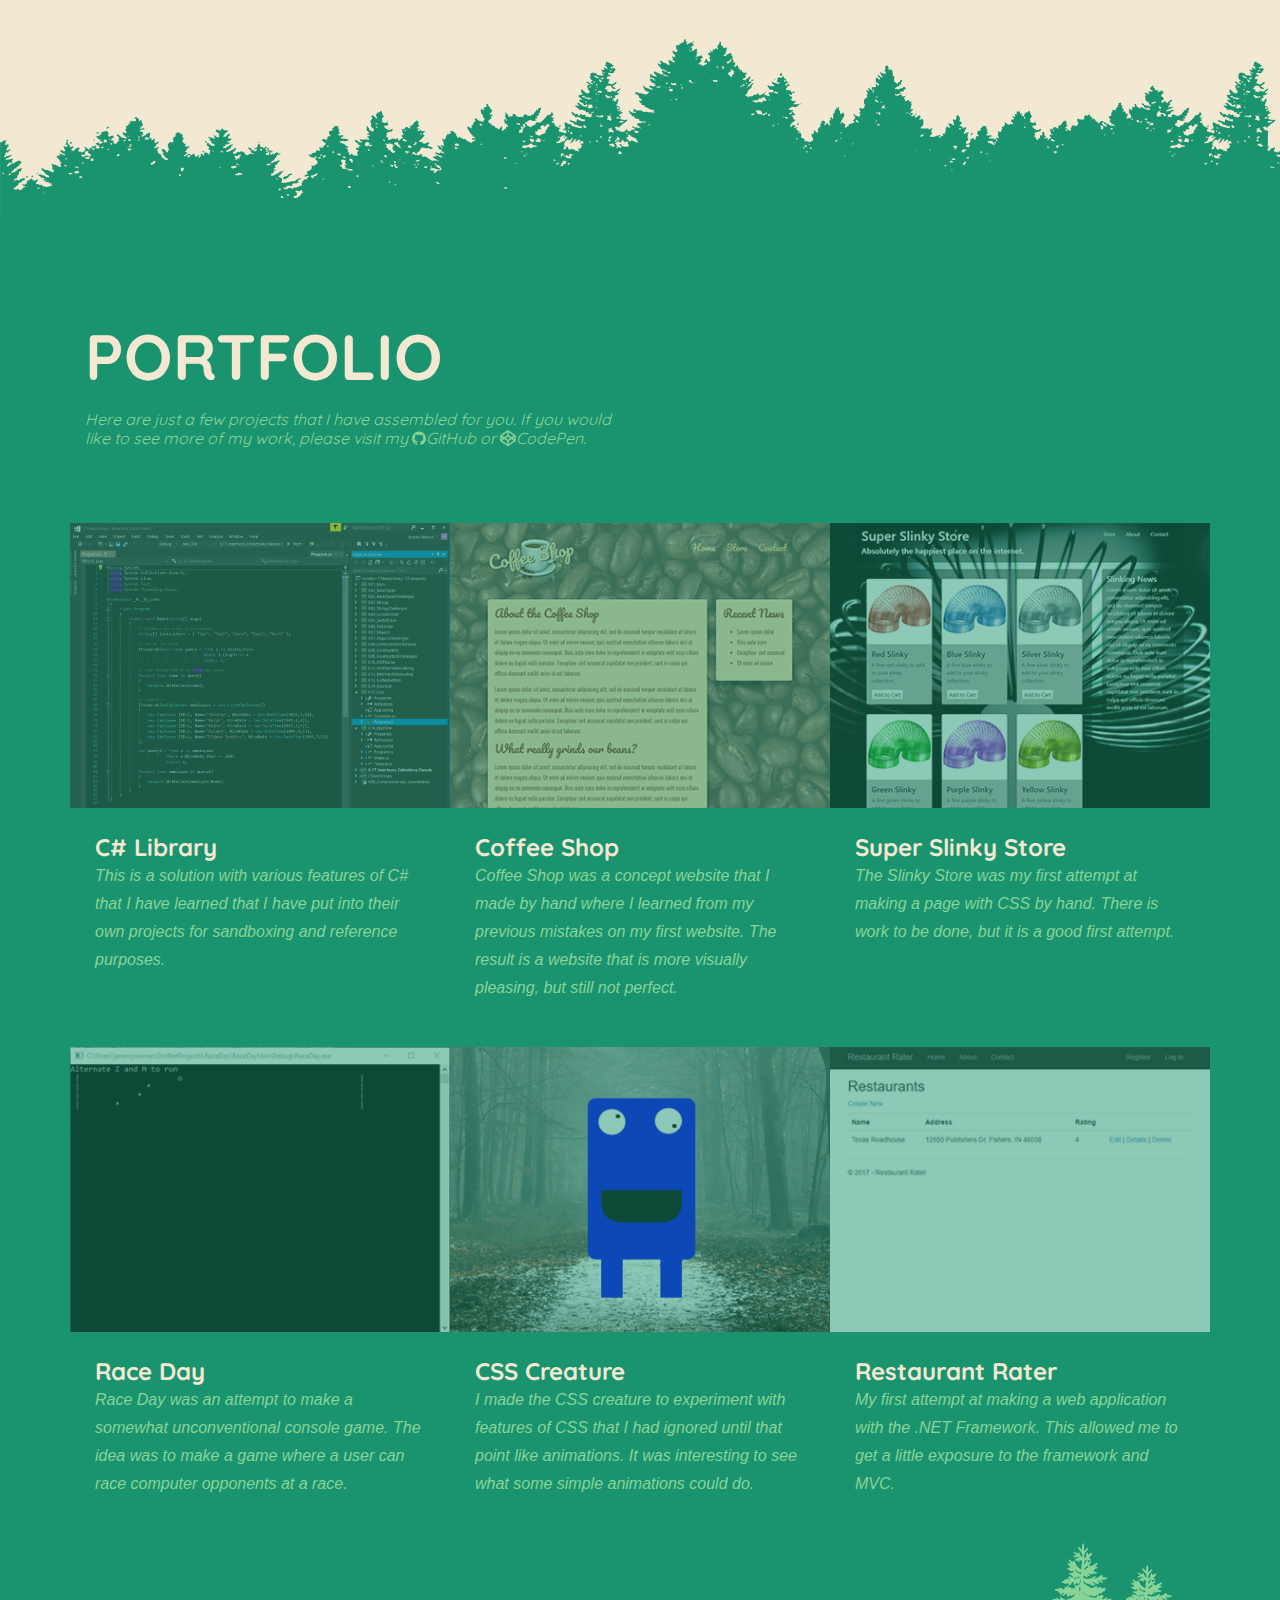
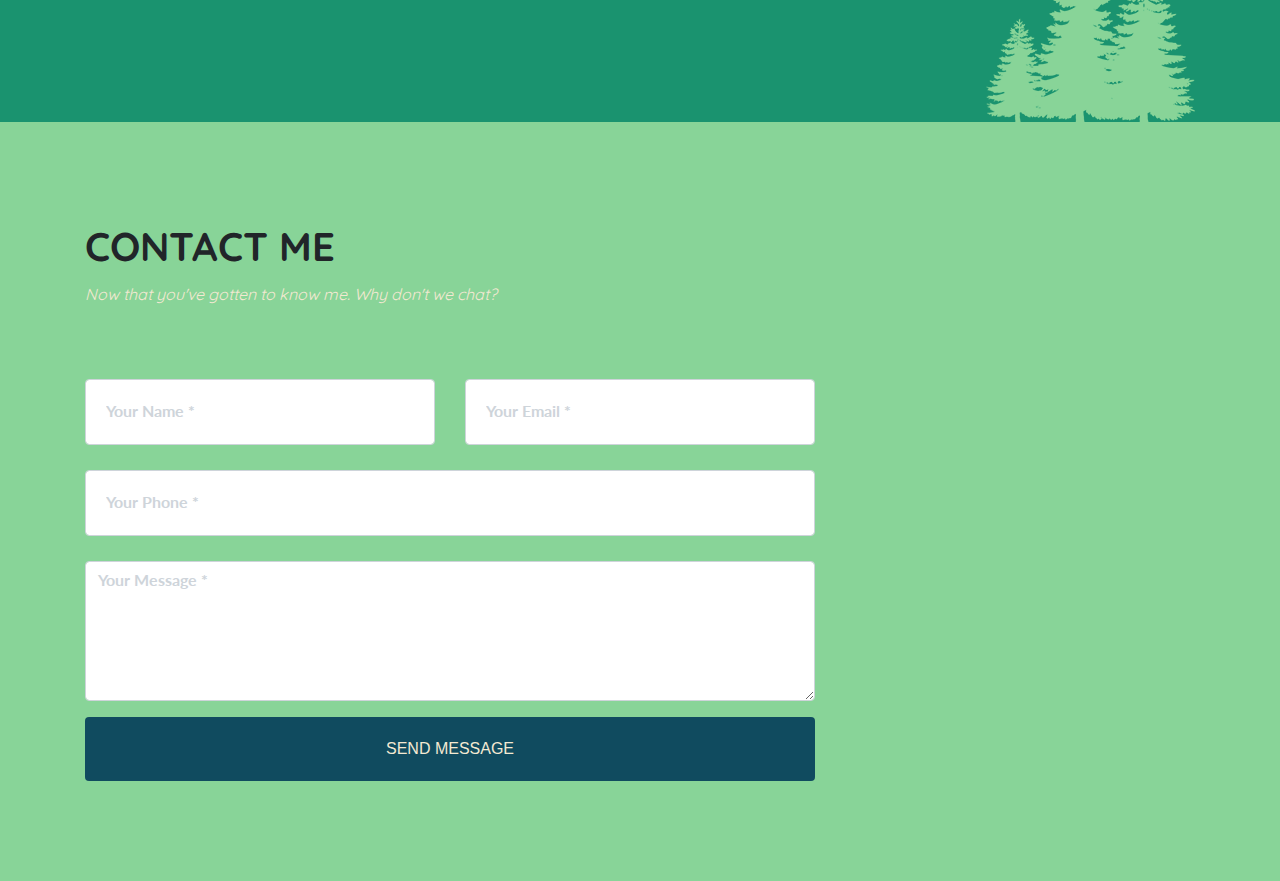
==== commit 402bb7a2: "Restyled the contact form." ====
--- a/index.html
+++ b/index.html
@@ -158,18 +158,20 @@
 				</div>
 			</div>
 
-			<form>
+			<form id="contactForm" name="sentMessage" novalidate>
 				<div class="row">
 					<div class="col-md-8">
 						<div class="row">
 							<div class="col-md-6">
 								<div class="form-group">
-									<input class="form-control" id="firstName" type="text" placeholder="First Name *" required="" data-validation-required-message="Please enter your first name.">
+									<input class="form-control" id="name" type="text" placeholder="Your Name *" required data-validation-required-message="Please enter your name.">
+									<p class="help-block text-danger"></p>
 								</div>
 							</div>
 							<div class="col-md-6">
 								<div class="form-group">
-									<input class="form-control" id="lastName" type="text" placeholder="Last Name *" required="" data-validation-required-message="Please enter your last name.">
+									<input class="form-control" id="email" type="email" placeholder="Your Email *" required data-validation-required-message="Please enter your email address.">
+									<p class="help-block text-danger"></p>
 								</div>
 							</div>
 						</div>
@@ -177,20 +179,23 @@
 						<div class="row">
 							<div class="col-md-12">
 								<div class="form-group">
-									<input class="form-control" id="email" type="text" placeholder="Email Address *" required="" data-validation-required-message="Please enter your email address.">
+									<input class="form-control" id="phone" type="tel" placeholder="Your Phone *" required data-validation-required-message="Please enter your phone number.">
+									<p class="help-block text-danger"></p>
 								</div>
 							</div>
 						</div>
 
 						<div class="row">
 							<div class="col-lg-12">
-								<textarea class="form-control" id="message" placeholder="Your Message *" required="" data-validation-required-message="Please enter a message."></textarea>
+								<textarea class="form-control" id="message" placeholder="Your Message *" required data-validation-required-message="Please enter a message."></textarea>
+								<p class="help-block text-danger"></p>
 							</div>
 						</div>
 
 						<div class="row">
 							<div class="col-lg-12">
-								<button id="sendMessageButton" class="btn btn-primary btn-xl text-uppercase" type="submit">Send Message</button>
+								<div id="success"></div>
+								<button id="sendMessageButton" class="btn btn-xl text-uppercase" type="submit">Send Message</button>
 							</div>							
 						</div>
 					</div>
--- a/css/main.css
+++ b/css/main.css
@@ -9,7 +9,7 @@
 }*/
 
 :root {
-	--midnight: #114B5F;
+	--midnight: #104b5f;
 	--emerald: #1A936F;
 	--eton: #88D498;
 	--pastelgray: #C6DABF;
@@ -52,54 +52,76 @@
 }
 
 #mainNav {
-	background-color: #212529; }
-	#mainNav .navbar-toggler {
-	  font-size: 12px;
-	  right: 0;
-	  padding: 13px;
-	  text-transform: uppercase;
-	  color: white;
-	  border: 0;
-	  background-color: #fed136;
-	  font-family: 'Montserrat', 'Helvetica Neue', Helvetica, Arial, sans-serif; }
+	background-color: var(--midnight);
+	z-index: 100;
+}
+
+#mainNav .navbar-toggler {
+	font-size: 12px;
+	right: 0;
+	padding: 13px;
+	text-transform: uppercase;
+	color: var(--midnight);
+	border: 0;
+	background-color: var(--eggshell);
+	font-family: 'Lato', sans-serif;
+}
+
+#mainNav .navbar-brand {
+	color: var(--eton);
+	font-family: 'Quicksand', sans-serif;
+}
+
+#mainNav .navbar-brand.active,
+#mainNav .navbar-brand:active,
+#mainNav .navbar-brand:focus,
+#mainNav .navbar-brand:hover {
+	color: var(--pastelgray);
+}
+
+#mainNav .navbar-nav .nav-item .nav-link {
+	font-size: 90%;
+	font-weight: 400;
+	padding: 0.75em 0;
+	letter-spacing: 1px;
+	color: var(--eggshell);
+	font-family:  sans-serif;
+}
+
+#mainNav .navbar-nav .nav-item .nav-link.active,
+#mainNav .navbar-nav .nav-item .nav-link:hover {
+	color: var(--emerald);
+}
+
+@media (min-width: 992px) {
+	#mainNav {
+		padding-top: 25px;
+		padding-bottom: 25px;
+		-webkit-transition: padding-top 0.3s, padding-bottom 0.3s;
+		-moz-transition: padding-top 0.3s, padding-bottom 0.3s;
+		transition: padding-top 0.3s, padding-bottom 0.3s;
+		border: none;
+		background-color: transparent;
+	}
 	#mainNav .navbar-brand {
-	  color: #fed136;
-	  font-family: 'Kaushan Script', 'Helvetica Neue', Helvetica, Arial, cursive; }
-	  #mainNav .navbar-brand.active, #mainNav .navbar-brand:active, #mainNav .navbar-brand:focus, #mainNav .navbar-brand:hover {
-		color: #fec503; }
-	#mainNav .navbar-nav .nav-item .nav-link {
-	  font-size: 90%;
-	  font-weight: 400;
-	  padding: 0.75em 0;
-	  letter-spacing: 1px;
-	  color: white;
-	  font-family: 'Montserrat', 'Helvetica Neue', Helvetica, Arial, sans-serif; }
-	  #mainNav .navbar-nav .nav-item .nav-link.active, #mainNav .navbar-nav .nav-item .nav-link:hover {
-		color: #fed136; }
-  
-  @media (min-width: 992px) {
-	#mainNav {
-	  padding-top: 25px;
-	  padding-bottom: 25px;
-	  -webkit-transition: padding-top 0.3s, padding-bottom 0.3s;
-	  -moz-transition: padding-top 0.3s, padding-bottom 0.3s;
-	  transition: padding-top 0.3s, padding-bottom 0.3s;
-	  border: none;
-	  background-color: transparent; }
-	  #mainNav .navbar-brand {
 		font-size: 1.75em;
 		-webkit-transition: all 0.3s;
 		-moz-transition: all 0.3s;
-		transition: all 0.3s; }
-	  #mainNav .navbar-nav .nav-item .nav-link {
-		padding: 1.1em 1em !important; }
-	  #mainNav.navbar-shrink {
+		transition: all 0.3s;
+	}
+	#mainNav .navbar-nav .nav-item .nav-link {
+		padding: 1.1em 1em !important;
+	}
+	#mainNav.navbar-shrink {
 		padding-top: 0;
 		padding-bottom: 0;
-		background-color: #212529; }
-		#mainNav.navbar-shrink .navbar-brand {
-		  font-size: 1.25em;
-		  padding: 12px 0; } }
+		background-color: var(--midnight);
+	}
+	#mainNav.navbar-shrink .navbar-brand {
+		font-size: 1.25em;
+		padding: 12px 0;
+	}
+}
 
 section h2.section-heading {
 	font-size: 40px;
@@ -135,9 +157,11 @@
 	background-size: cover
 }
 
+
 /*
  * MASTHEAD
  */
+
 #masthead .intro-text {
 	padding-top: 400px;
 }
@@ -155,9 +179,11 @@
 	color: var(--eton);
 }
 
+
 /*
  * ABOUT
  */
+
 #about {
 	padding-bottom: 0;
 	background-color: var(--eggshell);
@@ -194,9 +220,11 @@
 	color: var(--midnight);
 }
 
+
 /*
  * PORTFOLIO
  */
+
 #portfolio {
 	background-color: var(--emerald);
 	padding-bottom: 0;
@@ -221,7 +249,7 @@
 	-webkit-box-shadow: 10px 10px 91px 0px rgba(0, 0, 0, 1);
 	-moz-box-shadow: 10px 10px 91px 0px rgba(0, 0, 0, 1);
 	box-shadow: 10px 10px 91px 0px rgba(0, 0, 0, 1);
-	z-index: 9999;
+	z-index: 10;
 }
 
 #portfolio .portfolio-item .portfolio-link {
@@ -297,25 +325,65 @@
 	background-repeat: no-repeat;
 }
 
+
 /*
  * CONTACT
  */
+
 #contact {
 	background-color: var(--eton);
 }
 
-#contact .section-heading {
-	font-size: 4em;
-	color: var(--midnight);
-	padding-bottom: 15px;
-	margin-bottom: 0;
-}
+
 
 #contact .section-subheading {
 	color: var(--eggshell);
 }
 
 #sendMessageButton {
-	height: 100%;
+	height: 64px;
 	width: 100%;
+}
+
+section#contact .form-group {
+	margin-bottom: 25px; }
+	section#contact .form-group input,
+	section#contact .form-group textarea {
+	padding: 20px; }
+	section#contact .form-group input.form-control {
+	height: auto; }
+	section#contact .form-group textarea.form-control {
+	height: 248px; }
+	section#contact textarea#message {
+		height: 140px;
+	}
+section#contact .form-control:focus {
+	border-color: #fed136;
+	box-shadow: none; }
+section#contact ::-webkit-input-placeholder {
+	font-weight: 700;
+	color: #ced4da;
+	font-family: 'Lato', 'Helvetica Neue', Helvetica, Arial, sans-serif; }
+section#contact :-moz-placeholder {
+	font-weight: 700;
+	color: #ced4da;
+	/* Firefox 18- */
+	font-family: 'Lato', 'Helvetica Neue', Helvetica, Arial, sans-serif; }
+section#contact ::-moz-placeholder {
+	font-weight: 700;
+	color: #ced4da;
+	/* Firefox 19+ */
+	font-family: 'Lato', 'Helvetica Neue', Helvetica, Arial, sans-serif; }
+section#contact :-ms-input-placeholder {
+	font-weight: 700;
+	color: #ced4da;
+	font-family: 'Lato', 'Helvetica Neue', Helvetica, Arial, sans-serif; }
+
+#sendMessageButton {
+	background-color: var(--midnight);
+	color: var(--eggshell);
+}
+
+#sendMessageButton:hover {
+	background-color: #216175;
 }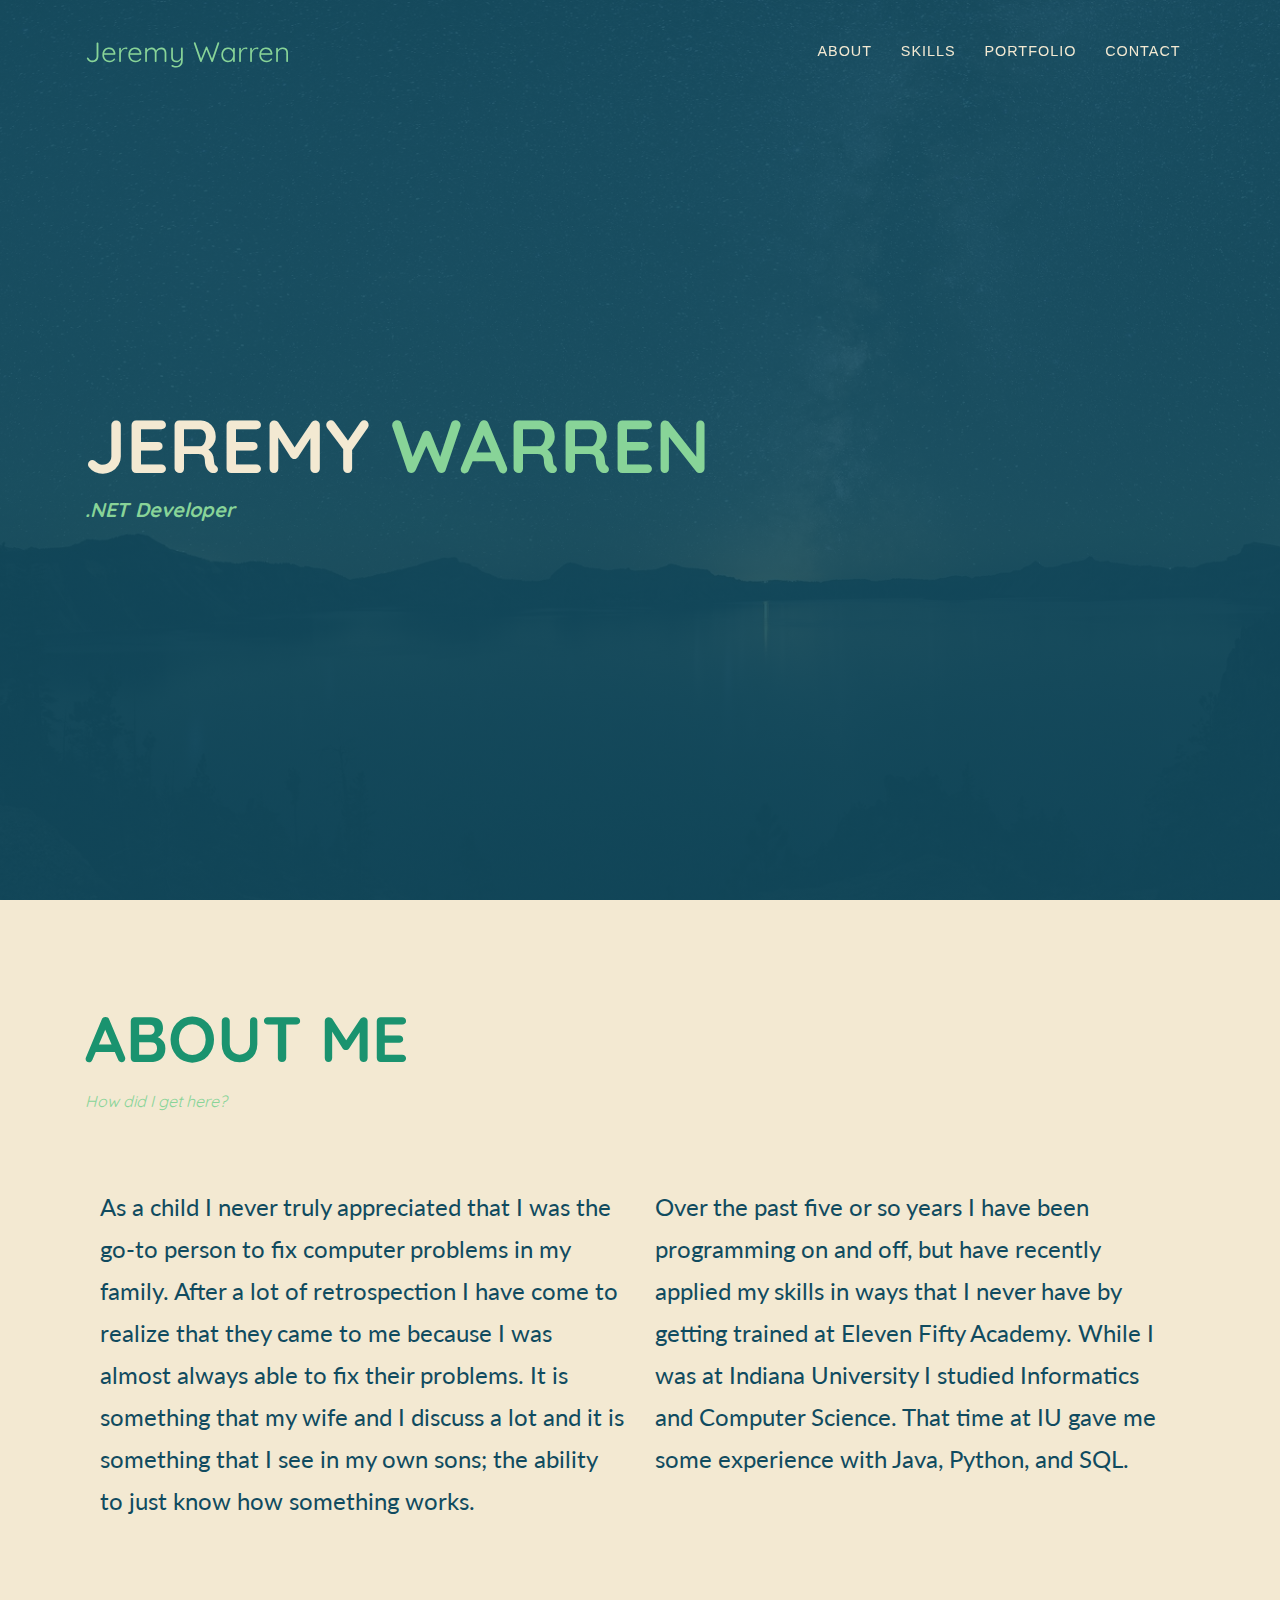
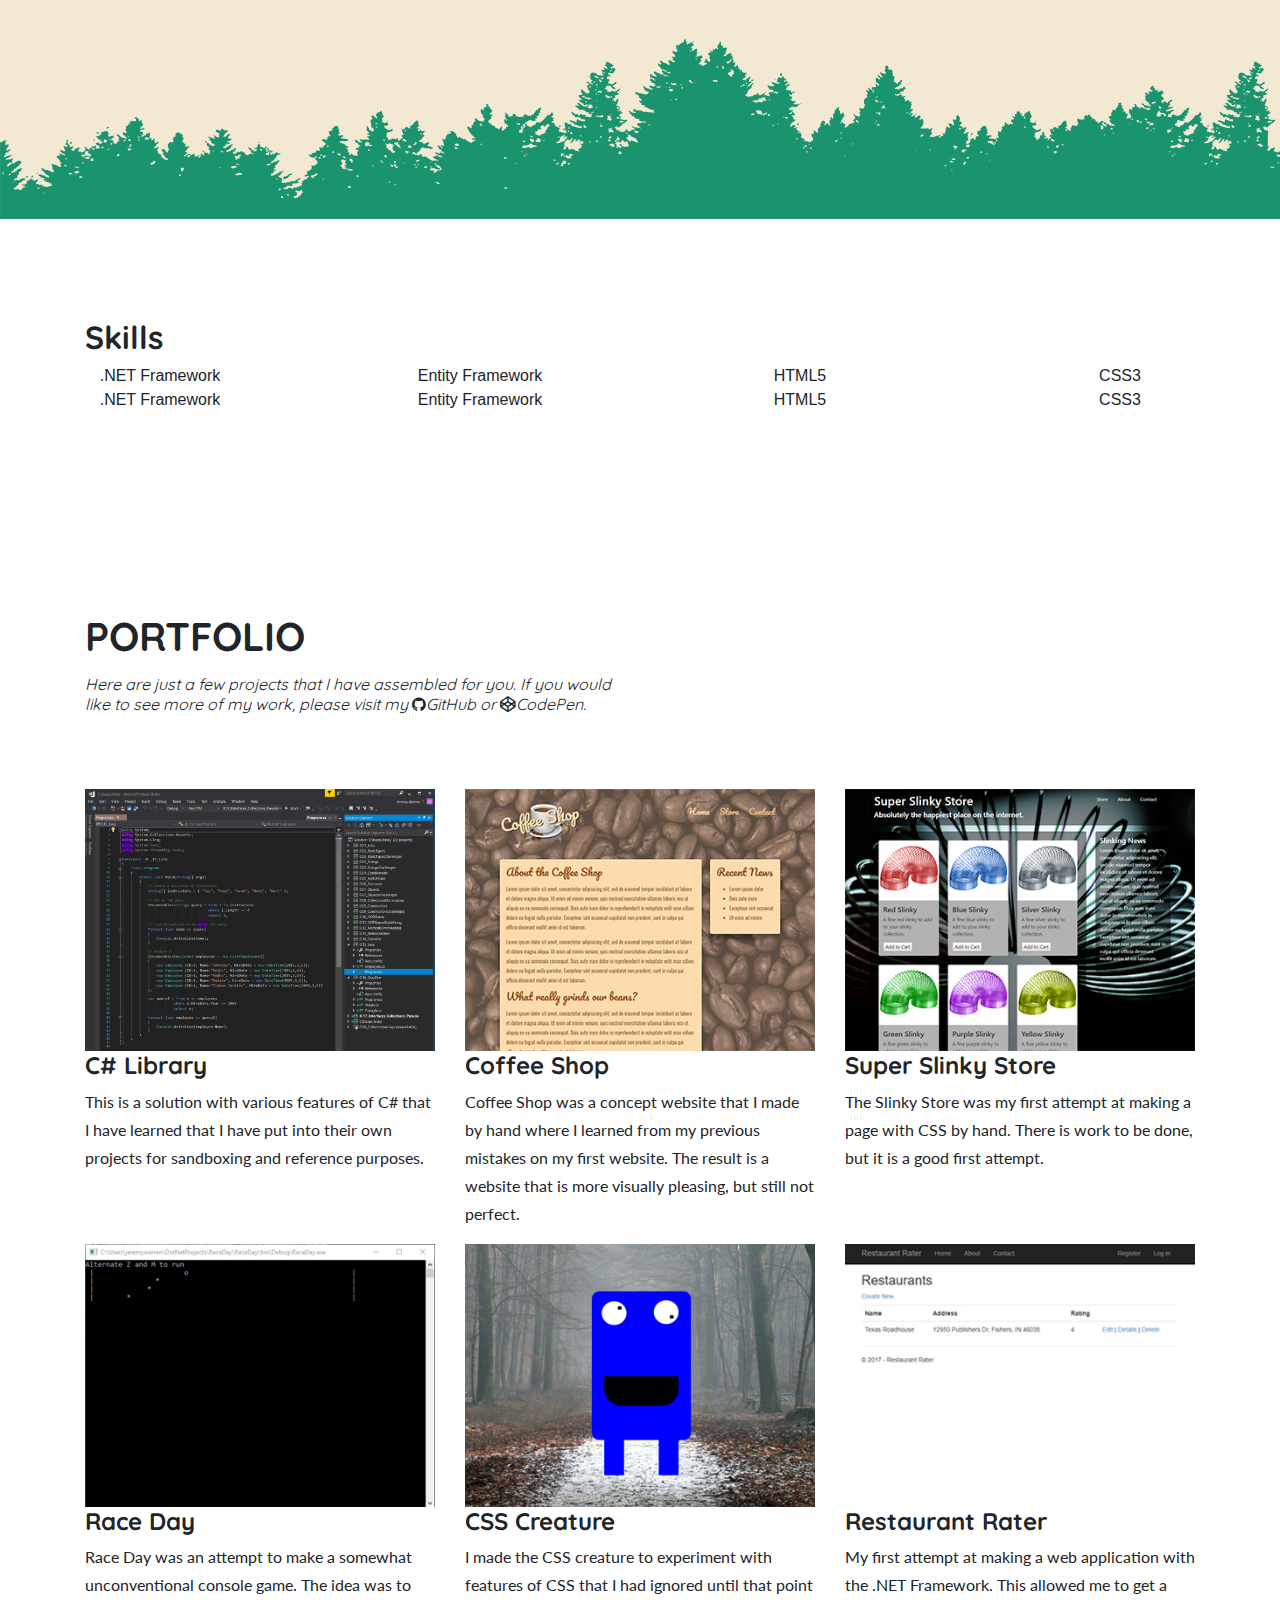
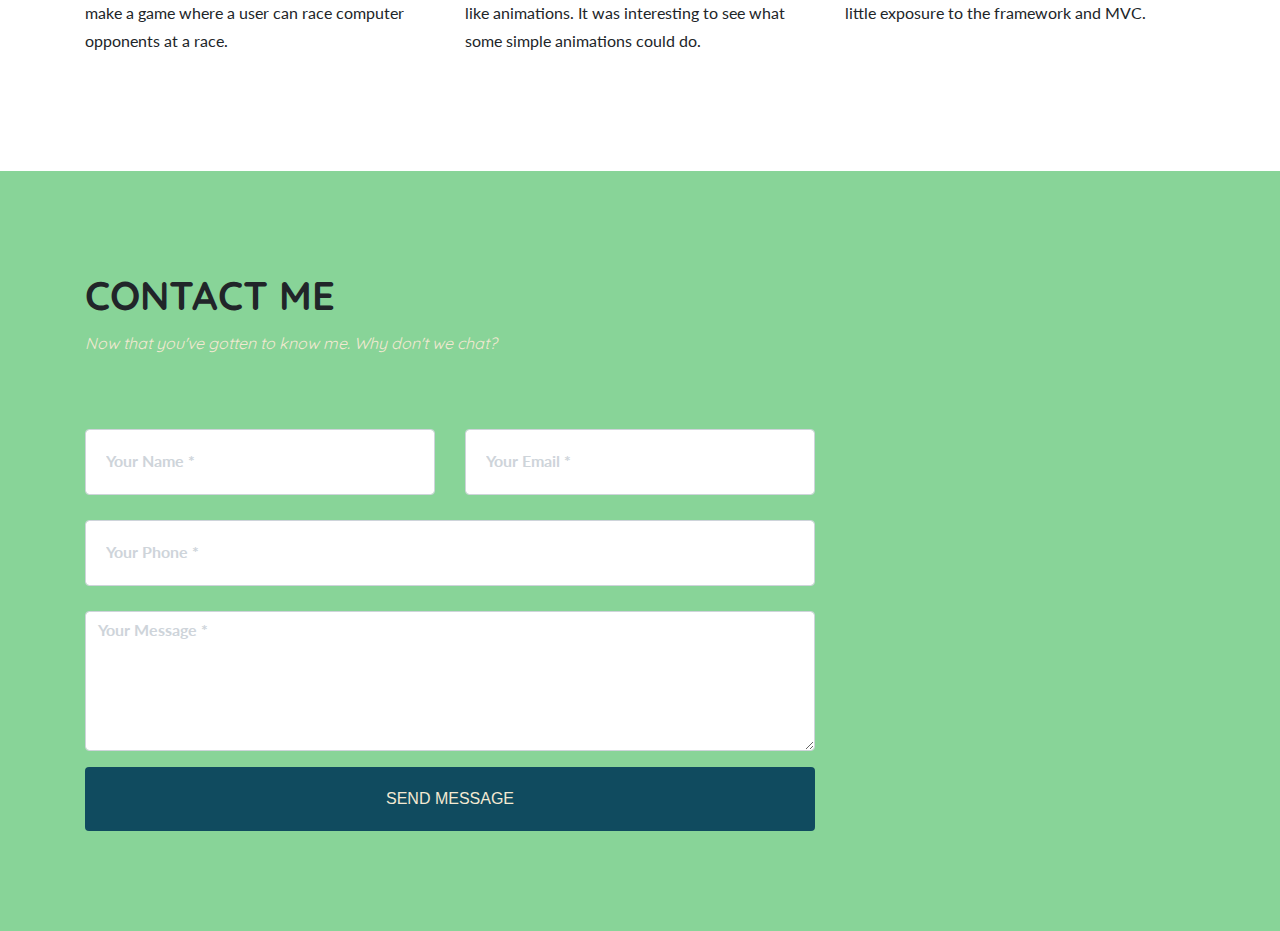
==== commit 96b9eaf9: "moved portfolio sectino down to make way for the skills section" ====
--- a/index.html
+++ b/index.html
@@ -44,7 +44,7 @@
 				<div class="col-lg-12">
 					<h2 class="section-heading text-uppercase">Jeremy <span class="accent">Warren</span></h2>
 				</div>
-				
+
 				<div class="col-lg-12">
 					<h3 class="section-subheading">.NET Developer</h3>
 				</div>
@@ -78,9 +78,58 @@
 
 	</section>
 
-	<section id="portfolio">
-		<div class="container">
-			
+	<section id="skills">
+		<div class="container">
+			<div class="row text">
+				<div class="col-md-12">
+					<h2>Skills</h2>
+				</div>
+			</div>
+		</div>
+
+		<div class="container-fluid">
+			<div class="row text-center">
+				<div class="col-md-3">
+					.NET Framework
+				</div>
+
+				<div class="col-md-3">
+					Entity Framework
+				</div>
+
+				<div class="col-md-3">
+					HTML5
+				</div>
+
+				<div class="col-md-3">
+					CSS3
+				</div>
+			</div>
+
+			<div class="row text-center">
+				<div class="col-md-3">
+					.NET Framework
+				</div>
+	
+				<div class="col-md-3">
+					Entity Framework
+				</div>
+	
+				<div class="col-md-3">
+					HTML5
+				</div>
+	
+				<div class="col-md-3">
+					CSS3
+				</div>
+			</div>
+		</div>
+
+	</section>
+
+	<section id="portfolio>">
+			<div class="container">
+
 			<div class="row">
 				<div class="col-md-6">
 					<h2 class="section-heading text-uppercase">Portfolio</h2>
@@ -144,9 +193,8 @@
 				</div>
 
 			</div>
-			<div class="bottom-image"></div>	
-		</div>
-		
+			<div class="bottom-image"></div>
+		</div>
 	</section>
 
 	<section id="contact">
@@ -196,7 +244,7 @@
 							<div class="col-lg-12">
 								<div id="success"></div>
 								<button id="sendMessageButton" class="btn btn-xl text-uppercase" type="submit">Send Message</button>
-							</div>							
+							</div>
 						</div>
 					</div>
 				</div>
@@ -205,7 +253,7 @@
 	</section>
 
 	<footer>
-		
+
 	</footer>
 
 	<!-- Bootstrap core JavaScript -->
--- a/css/main.css
+++ b/css/main.css
@@ -220,111 +220,13 @@
 	color: var(--midnight);
 }
 
-
-/*
- * PORTFOLIO
- */
-
-#portfolio {
-	background-color: var(--emerald);
-	padding-bottom: 0;
-}
-
-#portfolio .portfolio-item {
-	background-color: var(--emerald);
-	transition: all 0.1s;
-	right: 0;
-	margin: 0;
-	padding: 0;
-	border: none;
-}
-
-#portfolio .portfolio-item:hover {
-	/*box-shadow: 0 14px 28px rgba(0,0,0,0.25), 0 10px 10px rgba(0,0,0,0.22);*/
-	-ms-transform: scale(1.1, 1.1);
-	/* IE 9 */
-	-webkit-transform: scale(1.1, 1.1);
-	/* Safari */
-	transform: scale(1.1, 1.1);
-	-webkit-box-shadow: 10px 10px 91px 0px rgba(0, 0, 0, 1);
-	-moz-box-shadow: 10px 10px 91px 0px rgba(0, 0, 0, 1);
-	box-shadow: 10px 10px 91px 0px rgba(0, 0, 0, 1);
-	z-index: 10;
-}
-
-#portfolio .portfolio-item .portfolio-link {
-	position: relative;
-	display: block;
-	max-width: 400px;
-	margin: 0 auto;
-	cursor: pointer;
-}
-
-#portfolio .portfolio-item .portfolio-caption {
-	max-width: 400px;
-	margin: 0 auto;
-	padding: 25px;
-}
-
-#portfolio .portfolio-item .portfolio-caption h4 {
-	color: var(--eggshell);
-	margin: 0;
-	text-transform: none;
-}
-
-#portfolio .portfolio-item .portfolio-caption p {
-	color: var(--eton);
-	font-size: 16px;
-	font-style: italic;
-	margin: 0;
-	font-family: 'Open Sans', sans-serif;
-}
-
-#portfolio .section-heading {
-	font-size: 4em;
-	color: var(--eggshell);
-	padding-bottom: 15px;
-	margin-bottom: 0;
-}
-
-#portfolio .section-subheading {
-	color: var(--eton);
-}
-
-#portfolio .portfolio-item {
-	margin-bottom: 20px;
-}
-
-#portfolio .portfolio-item img {
-	opacity: 0.50;
-	-moz-opacity: 50%;
-	-webkit-opacity: 50%;
-	z-index: 2;
-}
-
-#portfolio .portfolio-item:hover {
-	height: 100%;
-}
-
-#portfolio .portfolio-item:hover img {
-	opacity: 1;
-}
-
-#portfolio .portfolio-item:hover .portfolio-caption {
-	background-color: var(--eggshell);
-}
-
-#portfolio .portfolio-item:hover .portfolio-caption h4 {
-	color: var(--midnight);
-}
-
-#portfolio .bottom-image {
-	margin-bottom: -1px;
-	height: 180px;
-	background: url("../img/portfolio/threetrees-eton.png") right bottom;
-	background-repeat: no-repeat;
-}
-
+/*
+ * Portfolio
+ */
+
+/*
+ * Portfolio
+ */
 
 /*
  * CONTACT
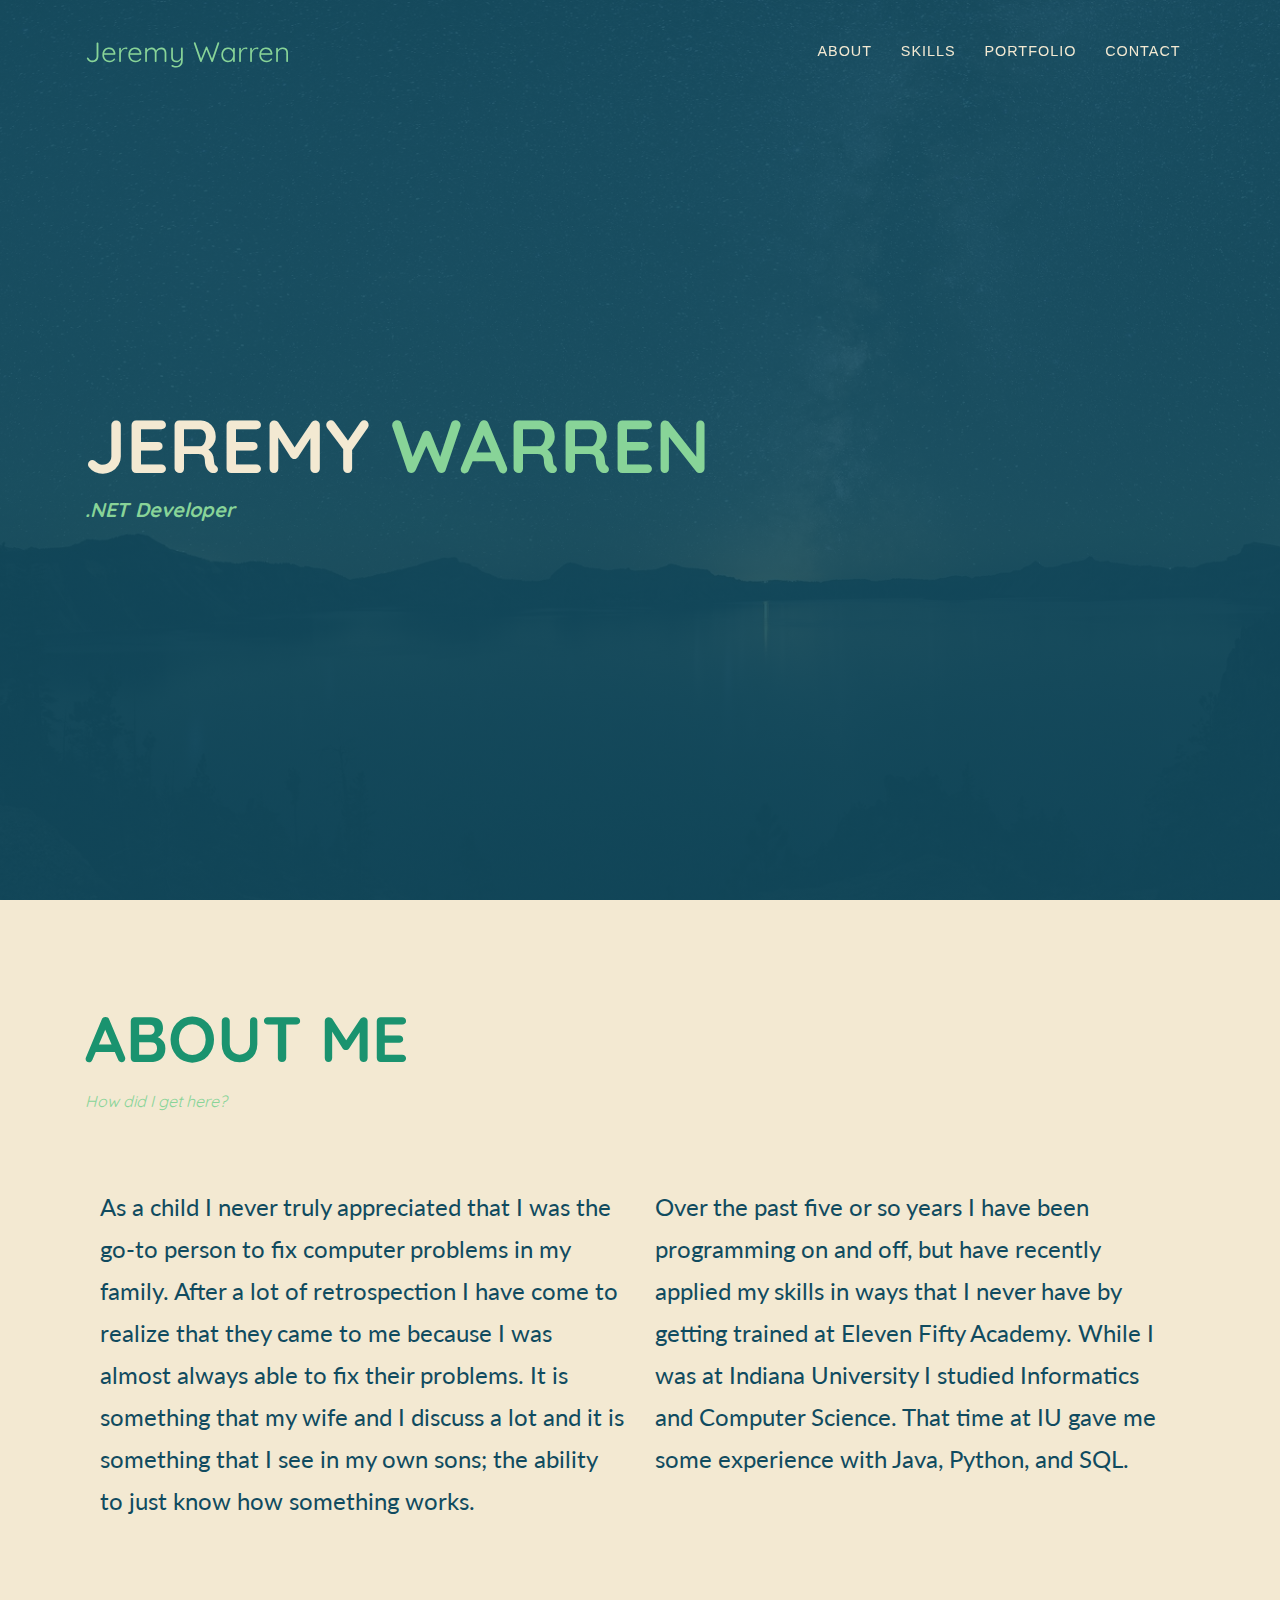
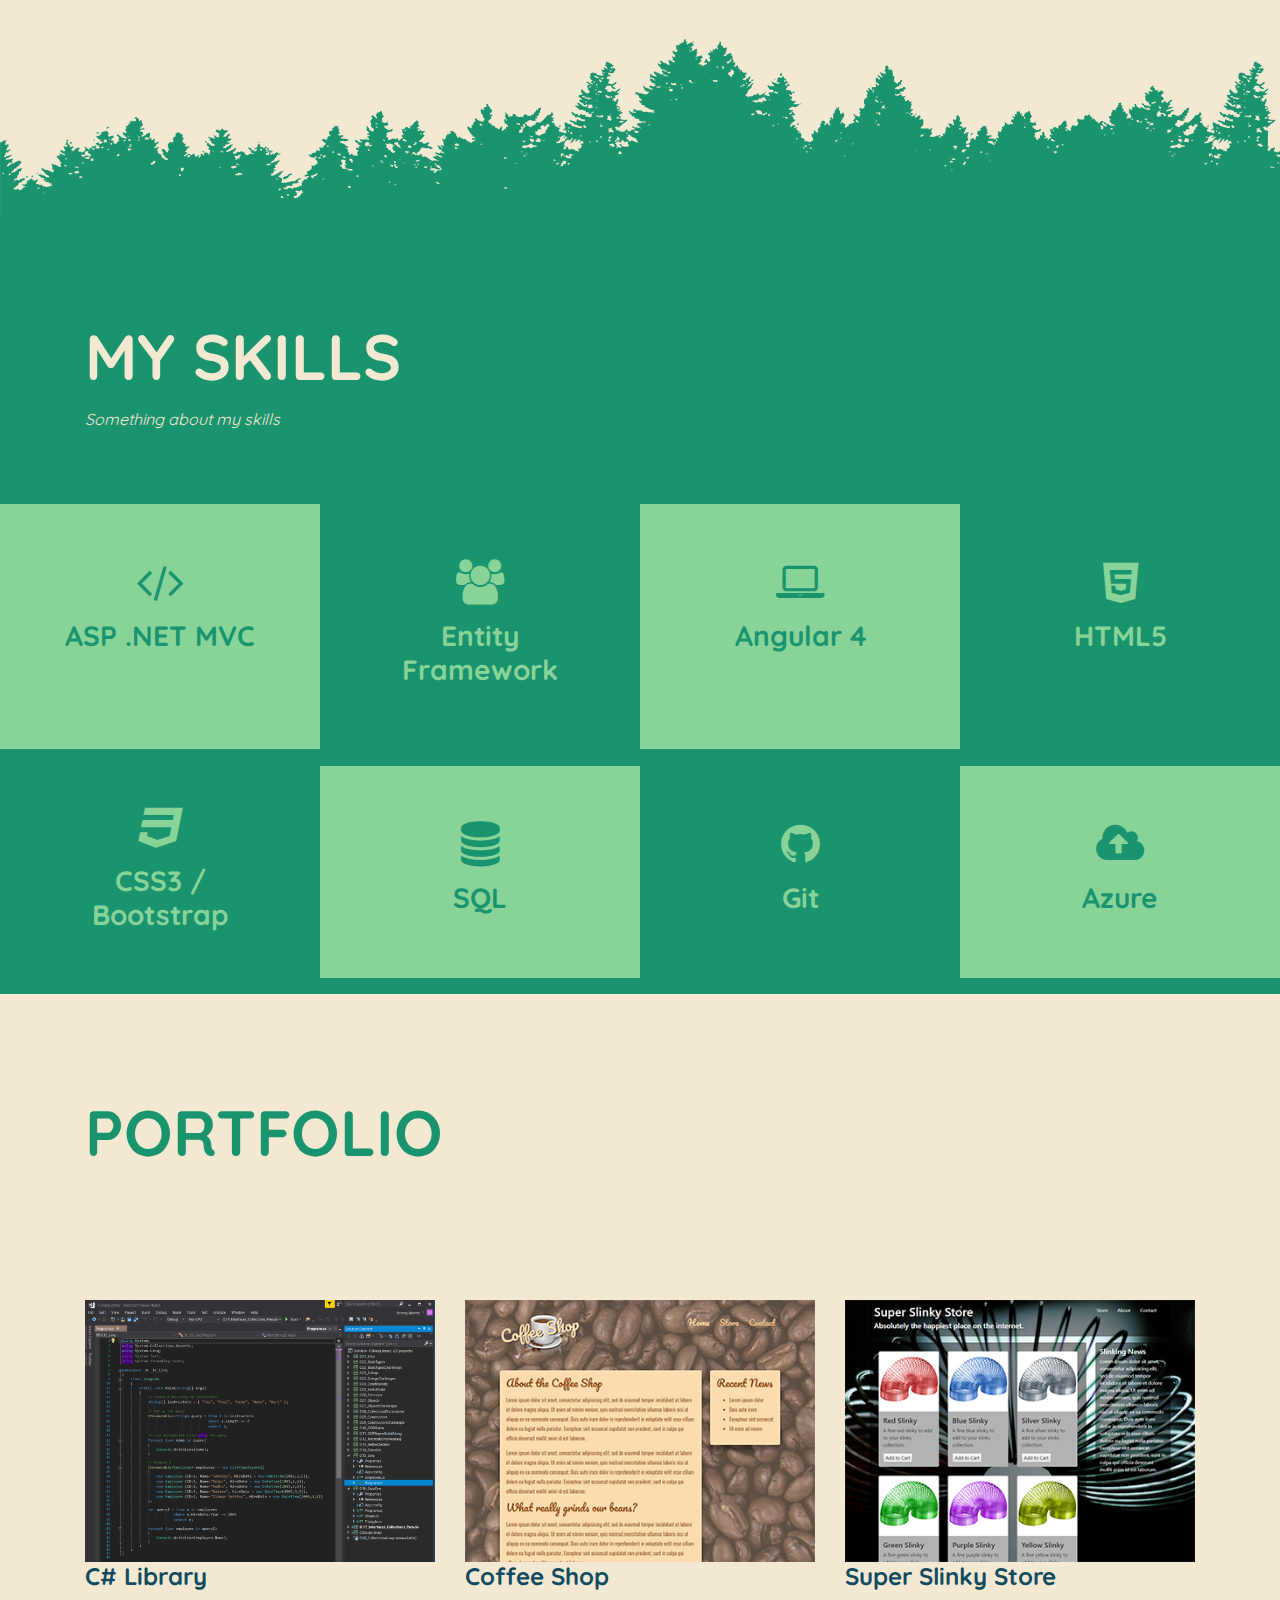
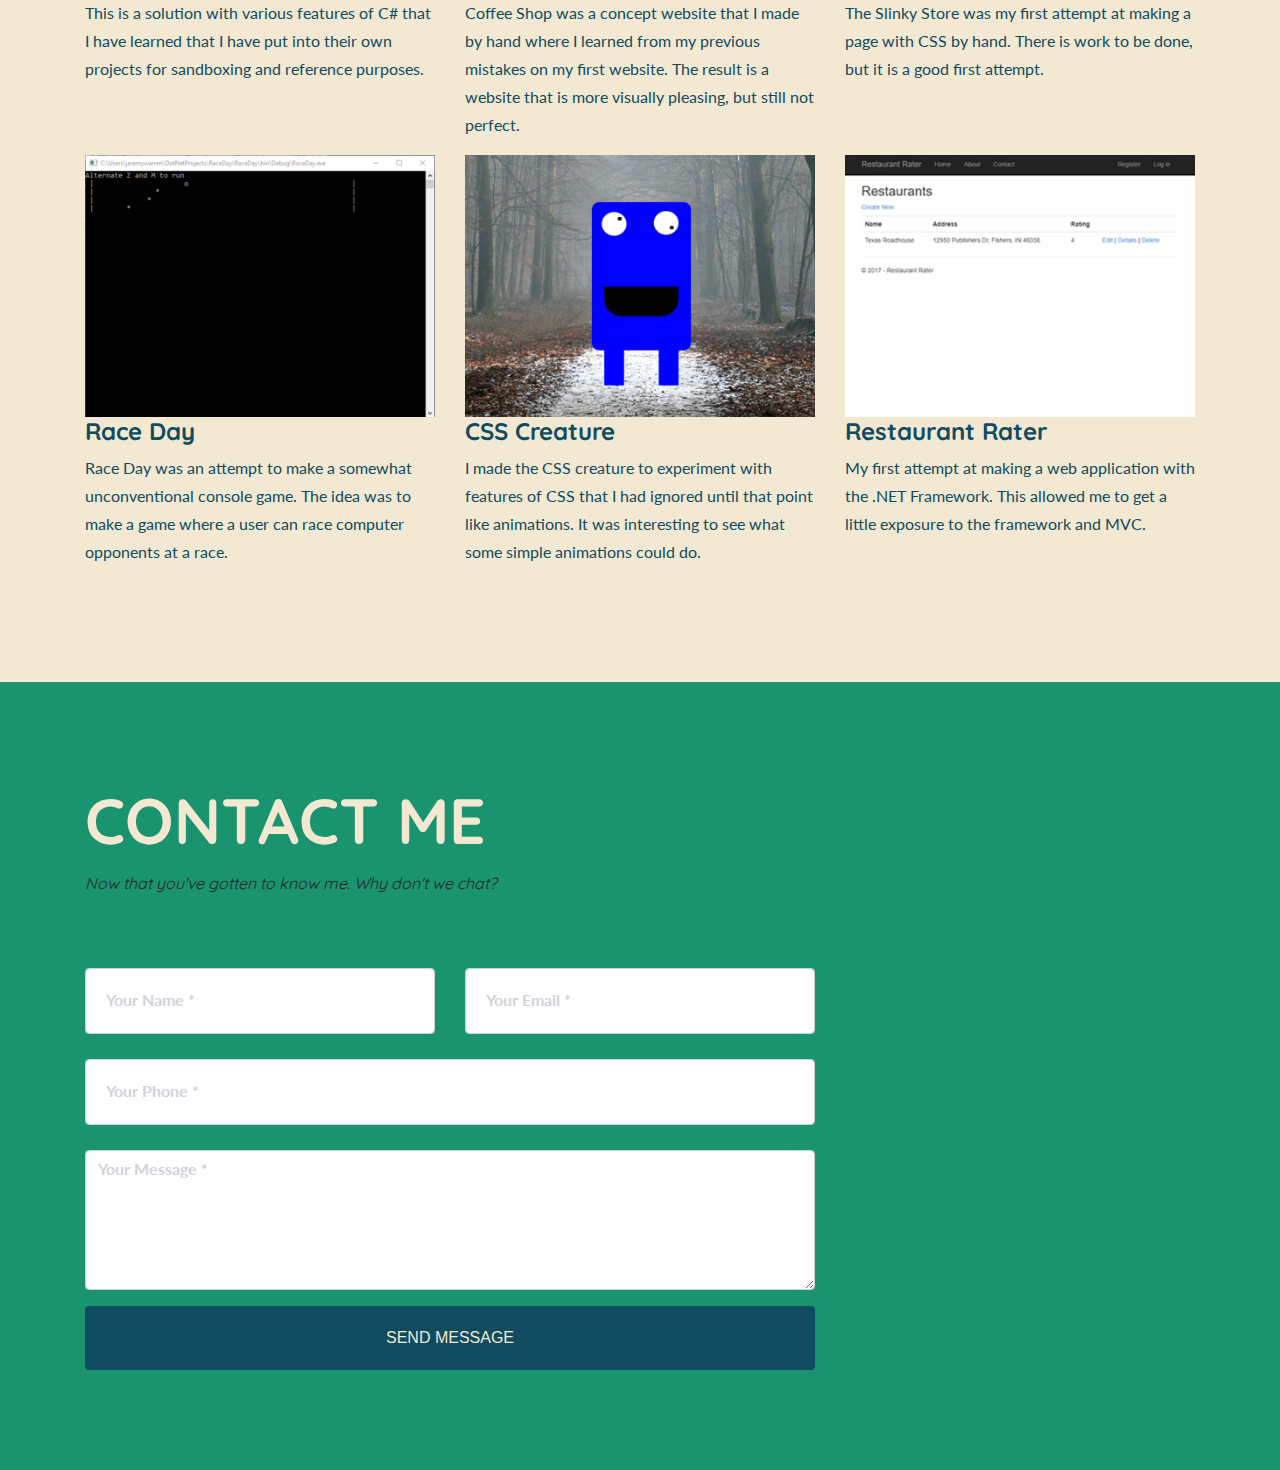
==== commit c8626e79: "revamped styling on everything to make it more consistent" ====
--- a/index.html
+++ b/index.html
@@ -80,55 +80,64 @@
 
 	<section id="skills">
 		<div class="container">
-			<div class="row text">
-				<div class="col-md-12">
-					<h2>Skills</h2>
+			<div class="row">
+				<div class="col-sm-12">
+					<h2 class="section-heading text-uppercase">My Skills</h2>
+					<h3 class="section-subheading">Something about my skills</h3>
 				</div>
 			</div>
 		</div>
 
 		<div class="container-fluid">
 			<div class="row text-center">
-				<div class="col-md-3">
-					.NET Framework
-				</div>
-
-				<div class="col-md-3">
-					Entity Framework
-				</div>
-
-				<div class="col-md-3">
-					HTML5
-				</div>
-
-				<div class="col-md-3">
-					CSS3
-				</div>
-			</div>
-
-			<div class="row text-center">
-				<div class="col-md-3">
-					.NET Framework
-				</div>
-	
-				<div class="col-md-3">
-					Entity Framework
-				</div>
-	
-				<div class="col-md-3">
-					HTML5
-				</div>
-	
-				<div class="col-md-3">
-					CSS3
-				</div>
-			</div>
-		</div>
-
-	</section>
-
-	<section id="portfolio>">
-			<div class="container">
+				<div class="col-md-3 odd align-items-center">
+					<i class="fa fa-code"></i>
+					<h3>ASP .NET MVC</h3>
+				</div>
+
+				<div class="col-md-3 even align-items-center">
+					<i class="fa fa-users"></i>
+					<h3>Entity Framework</h3>
+				</div>
+
+				<div class="col-md-3 odd align-items-center">
+					<i class="fa fa-laptop"></i>
+					<h3>Angular 4</h3>
+				</div>
+
+				<div class="col-md-3 even align-items-center">
+					<i class="fa fa-html5"></i>
+					<h3>HTML5</h3>
+				</div>
+			</div>
+
+			<div class="row text-center align-items-center">
+				<div class="col-md-3 even">
+					<i class="fa fa-css3"></i>
+					<h3>CSS3 / Bootstrap </h3>
+				</div>
+
+				<div class="col-md-3 odd align-items-center">
+					<i class="fa fa-database"></i>
+					<h3>SQL</h3>
+				</div>
+
+				<div class="col-md-3 even align-items-center">
+					<i class="fa fa-github"></i>
+					<h3>Git</h3>
+				</div>
+
+				<div class="col-md-3 odd align-items-center">
+					<i class="fa fa-cloud-upload"></i>
+					<h3>Azure</h3>
+				</div>
+			</div>
+		</div>
+
+	</section>
+
+	<section id="portfolio">
+		<div class="container">
 
 			<div class="row">
 				<div class="col-md-6">
@@ -136,8 +145,8 @@
 					<h3 class="section-subheading">Here are just a few projects that I have assembled for you. If you would like to see more of my work, please visit my <i class="fa fa-github" aria-hidden="true"></i>GitHub or <i class="fa fa-codepen"></i>CodePen.</h3>
 				</div>
 			</div>
-			<div class="row">
-
+
+			<div class="row">
 				<div class="col-md-4 col-sm-6 portfolio-item ">
 					<img class="img-fluid" src="img/portfolio/library-thumbnail.png" alt="">
 
@@ -193,7 +202,6 @@
 				</div>
 
 			</div>
-			<div class="bottom-image"></div>
 		</div>
 	</section>
 
--- a/css/main.css
+++ b/css/main.css
@@ -221,24 +221,91 @@
 }
 
 /*
+ * Skills
+ */
+#skills {
+	padding-bottom: 0;
+}
+ 
+ #skills .container .section-heading {
+	font-size: 4em;
+	color: var(--eggshell);
+	padding-bottom: 15px;
+	margin-bottom: 0;
+}
+
+#skills .container .section-subheading {
+	color: var(--eggshell);
+}
+
+ section#skills {
+	 background-color: var(--emerald);
+ }
+
+section#skills .container-fluid div{
+	padding: 55px;
+}
+
+
+section#skills .container-fluid .row {
+	margin: 0;
+	padding: 0;
+}
+
+section#skills .container-fluid {
+	margin: 0;
+	padding: 0;
+}
+
+.odd {
+	background-color: var(--eton);
+	color: var(--emerald)
+}
+
+.even {
+	color: var(--eton)
+}
+
+section#skills i {
+	font-size: 45px;
+	margin-bottom: 15px;
+}
+
+/*
  * Portfolio
  */
-
-/*
- * Portfolio
- */
+#portfolio {
+	background-color: var(--eggshell);
+	color: var(--midnight)
+}
+
+#portfolio .container .section-heading {
+	font-size: 4em;
+	color: var(--emerald);
+	padding-bottom: 15px;
+	margin-bottom: 0;
+}
+
+#portfolio .container .section-subheading {
+	color: var(--emerald);
+}
 
 /*
  * CONTACT
  */
 
 #contact {
-	background-color: var(--eton);
-}
-
-
-
-#contact .section-subheading {
+	background-color: var(--emerald);
+}
+
+#contact .container .section-heading {
+	font-size: 4em;
+	color: var(--eggshell);
+	padding-bottom: 15px;
+	margin-bottom: 0;
+}
+
+#portfolio .container .section-subheading {
 	color: var(--eggshell);
 }
 
